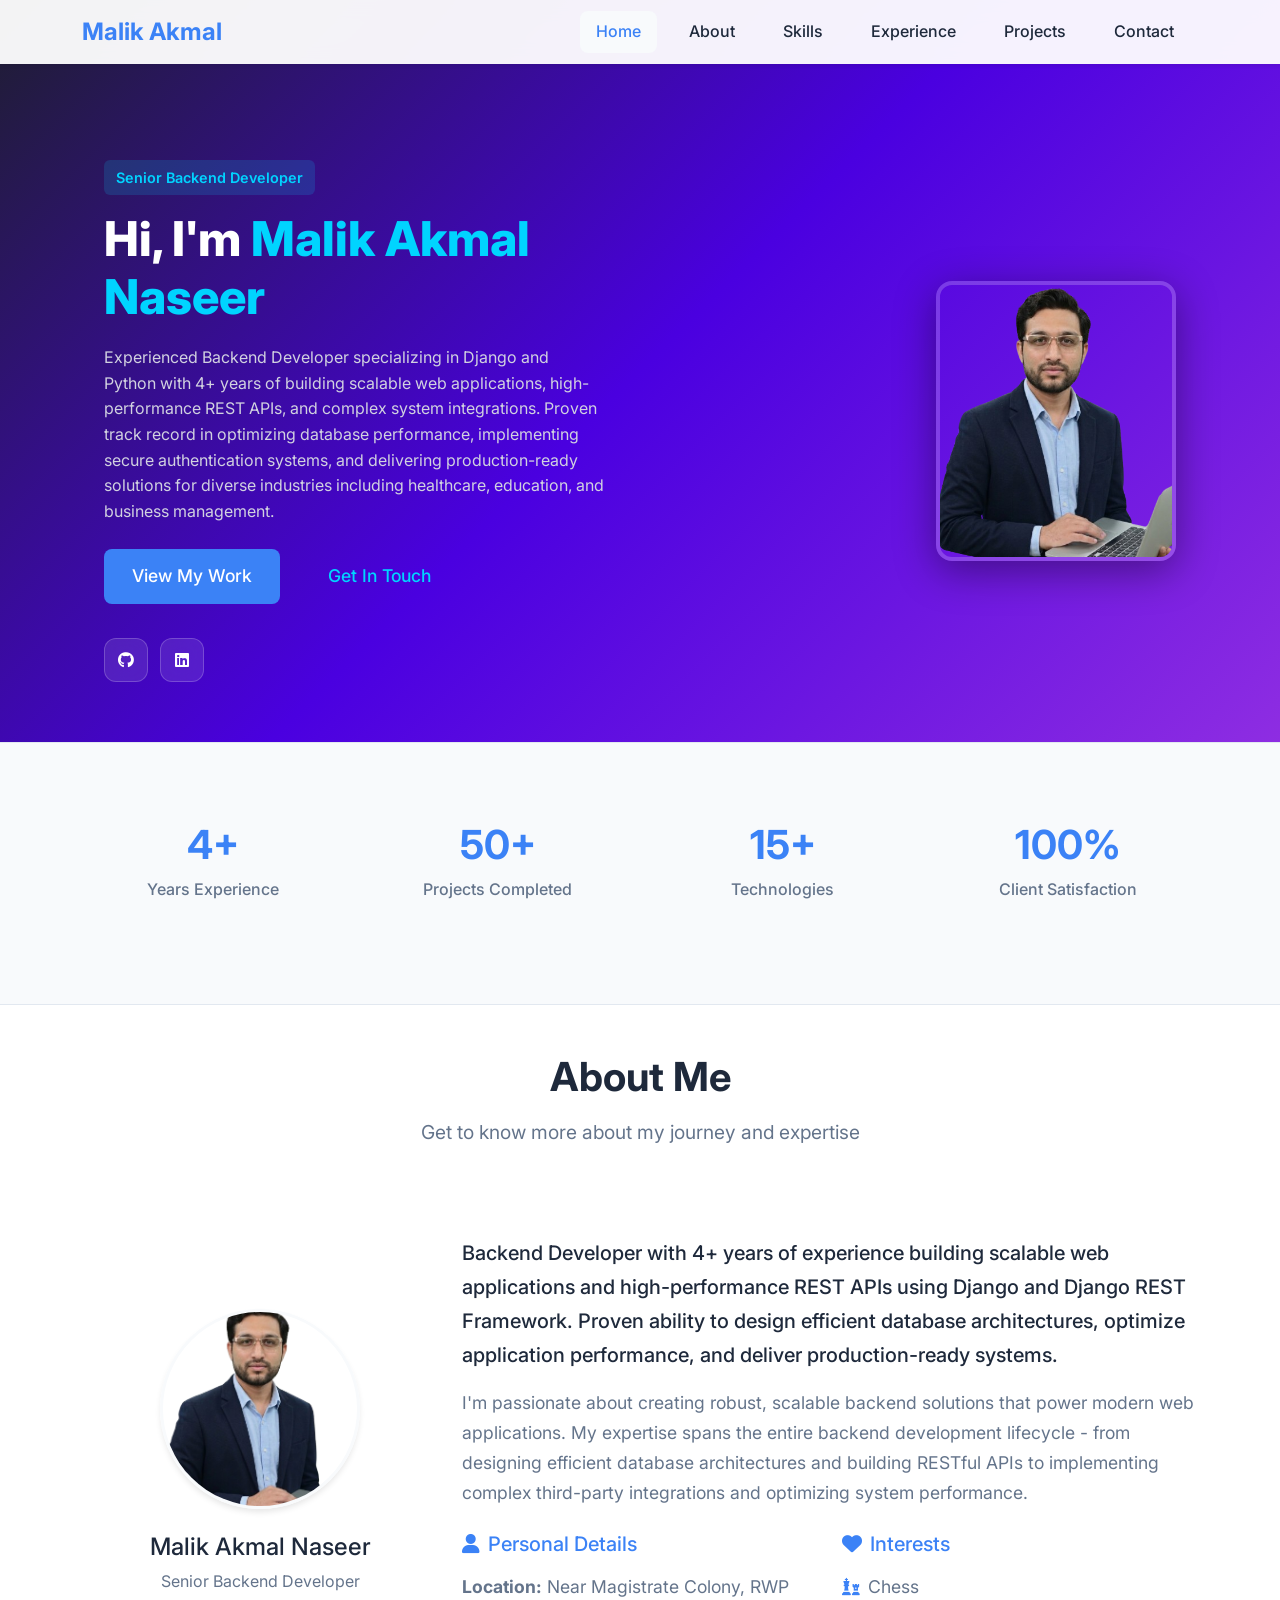
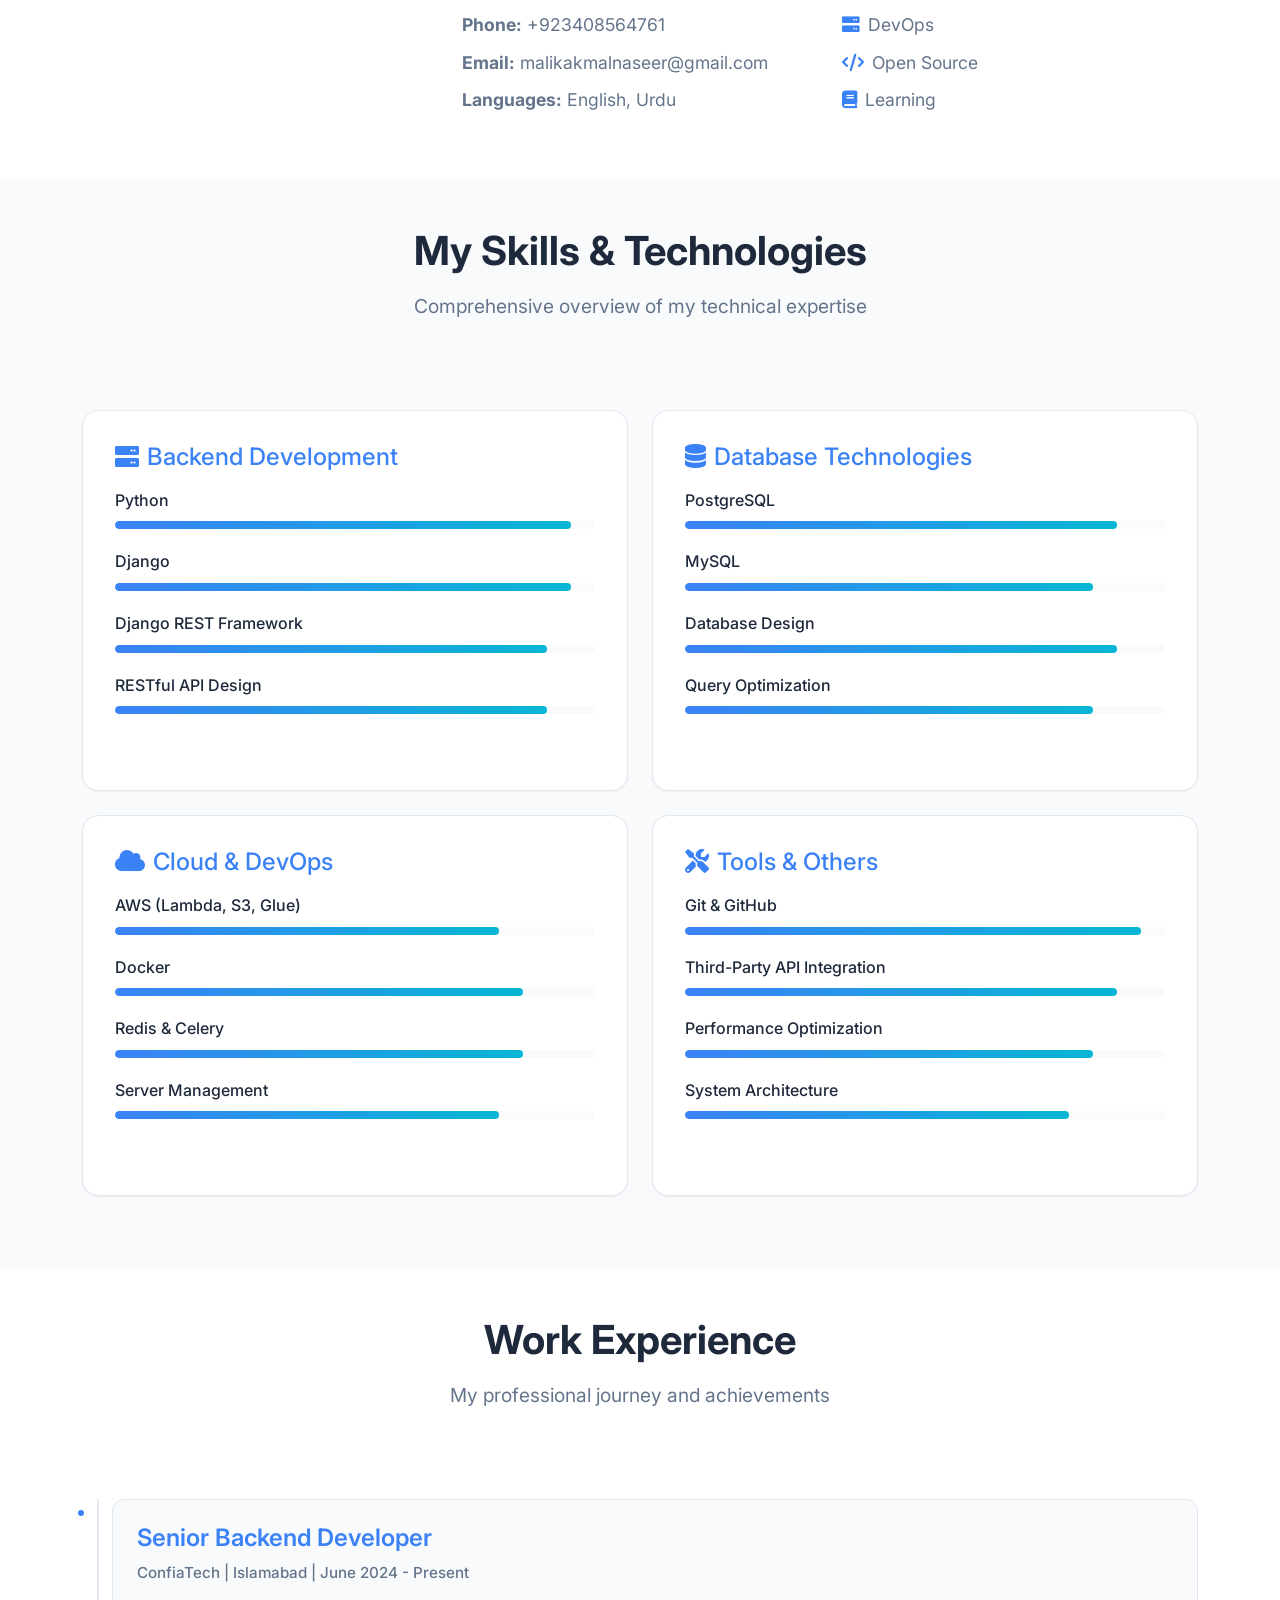
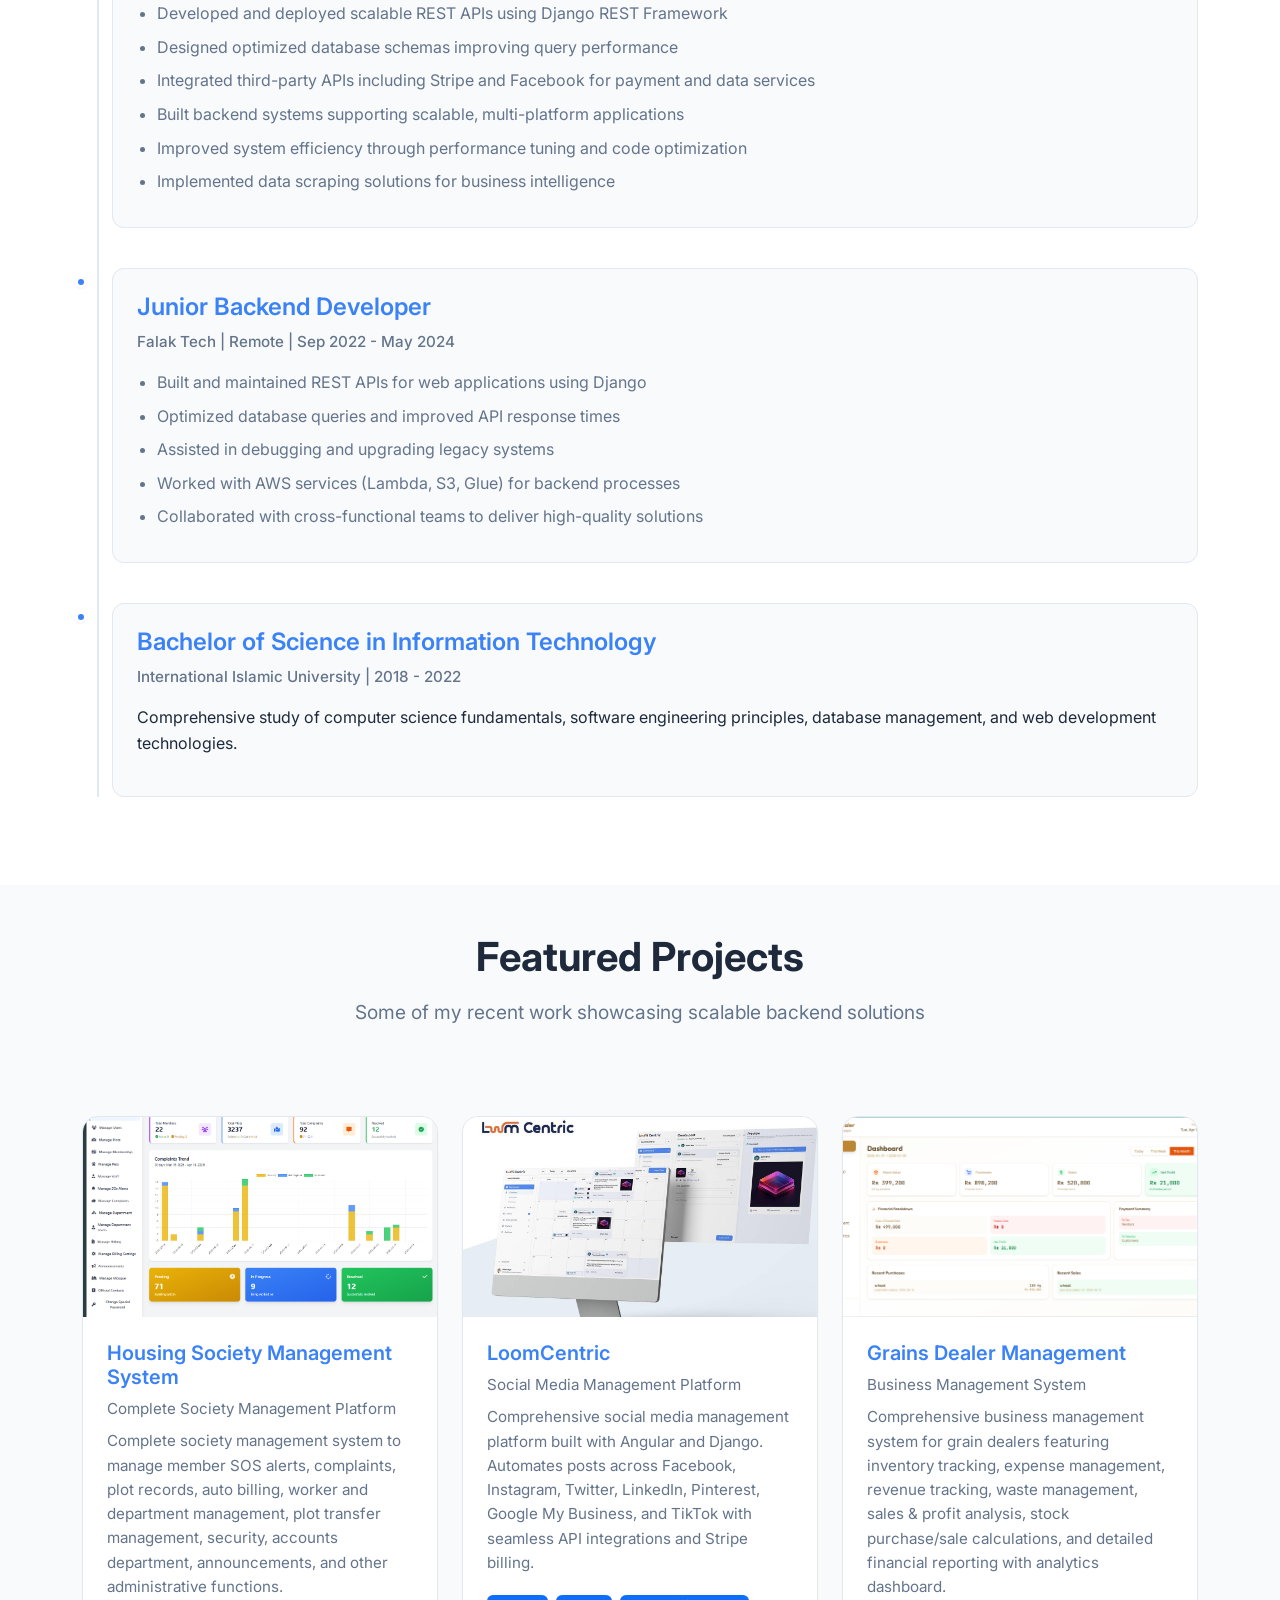
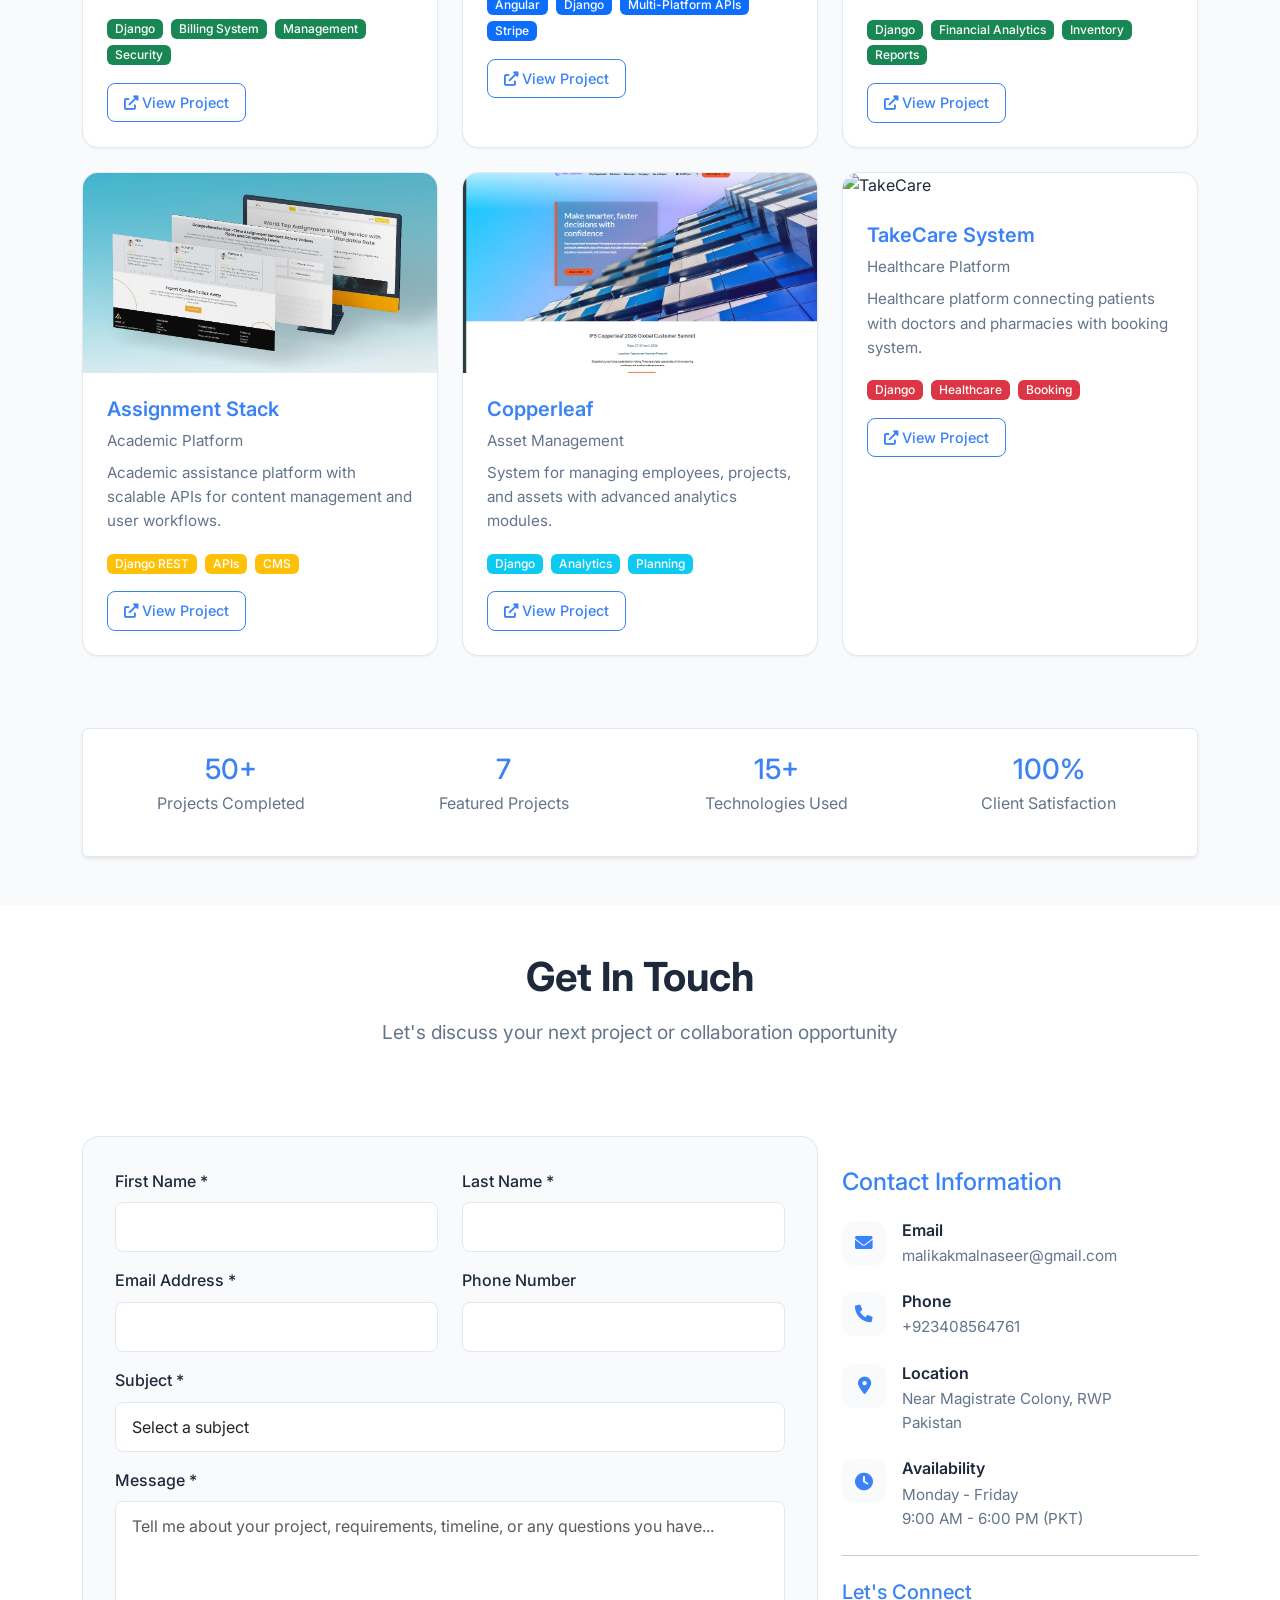
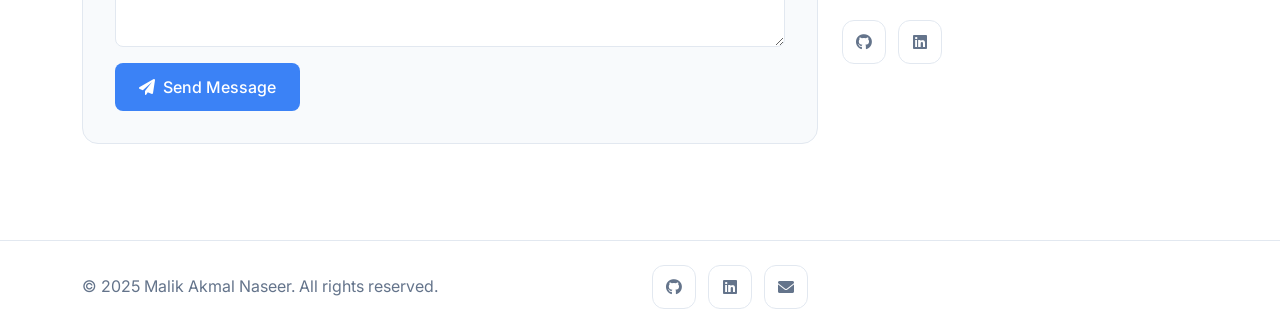
==== index.html @ 2cfb95de "intiail commit" ====
<!DOCTYPE html>
<html lang="en">
<head>
    <meta charset="UTF-8">
    <meta name="viewport" content="width=device-width, initial-scale=1.0">
    <title>Malik Akmal Naseer - Software Engineer</title>
    <link href="https://cdn.jsdelivr.net/npm/bootstrap@5.3.0/dist/css/bootstrap.min.css" rel="stylesheet">
    <link href="https://cdnjs.cloudflare.com/ajax/libs/font-awesome/6.0.0/css/all.min.css" rel="stylesheet">
    <link href="https://fonts.googleapis.com/css2?family=Inter:wght@300;400;500;600;700&display=swap" rel="stylesheet">
    <link href="styles.css" rel="stylesheet">
</head>
<body>
    <!-- Navigation -->
    <nav class="navbar navbar-expand-lg navbar-light bg-white fixed-top shadow-sm">
        <div class="container">
            <a class="navbar-brand fw-bold text-primary" href="#home">Malik Akmal</a>
            <button class="navbar-toggler" type="button" data-bs-toggle="collapse" data-bs-target="#navbarNav">
                <span class="navbar-toggler-icon"></span>
            </button>
            <div class="collapse navbar-collapse" id="navbarNav">
                <ul class="navbar-nav ms-auto">
                    <li class="nav-item"><a class="nav-link" href="#home">Home</a></li>
                    <li class="nav-item"><a class="nav-link" href="#about">About</a></li>
                    <li class="nav-item"><a class="nav-link" href="#skills">Skills</a></li>
                    <li class="nav-item"><a class="nav-link" href="#experience">Experience</a></li>
                    <li class="nav-item"><a class="nav-link" href="#projects">Projects</a></li>
                    <li class="nav-item"><a class="nav-link" href="#contact">Contact</a></li>
                </ul>
            </div>
        </div>
    </nav>

    <!-- Hero Section -->
    <section id="home" class="hero">
        <div class="hero-container">
            <div class="hero-content">
                <div class="role">Senior Backend Developer</div>
                <h1>Hi, I'm <span>Malik Akmal Naseer</span></h1>
                <p>Experienced Backend Developer specializing in Django and Python with 4+ years of building scalable web applications, high-performance REST APIs, and complex system integrations. Proven track record in optimizing database performance, implementing secure authentication systems, and delivering production-ready solutions for diverse industries including healthcare, education, and business management.</p>
                <div class="hero-buttons">
                    <a href="#projects" class="btn btn-primary btn-lg me-3">View My Work</a>
                    <a href="#contact" class="btn btn-secondary btn-lg">Get In Touch</a>
                </div>
                <div class="social-links mt-4">
                    <a href="https://github.com/malikakmal352" class="social-link"><i class="fab fa-github"></i></a>
                    <a href="https://www.linkedin.com/in/malik-akmal-naseer-168290209/" class="social-link"><i class="fab fa-linkedin"></i></a>
                </div>
            </div>
            <div class="hero-image">
                <img src="images/profile.png" alt="Malik Akmal Naseer" class="profile-img">
            </div>
        </div>
    </section>

    <!-- Quick Stats -->
    <section class="stats-section py-5">
        <div class="container">
            <div class="row text-center">
                <div class="col-md-3 mb-4">
                    <div class="stat-item">
                        <h3 class="stat-number">4+</h3>
                        <p class="stat-label">Years Experience</p>
                    </div>
                </div>
                <div class="col-md-3 mb-4">
                    <div class="stat-item">
                        <h3 class="stat-number">50+</h3>
                        <p class="stat-label">Projects Completed</p>
                    </div>
                </div>
                <div class="col-md-3 mb-4">
                    <div class="stat-item">
                        <h3 class="stat-number">15+</h3>
                        <p class="stat-label">Technologies</p>
                    </div>
                </div>
                <div class="col-md-3 mb-4">
                    <div class="stat-item">
                        <h3 class="stat-number">100%</h3>
                        <p class="stat-label">Client Satisfaction</p>
                    </div>
                </div>
            </div>
        </div>
    </section>

    <!-- About Section -->
    <section id="about" class="about-section py-5">
        <div class="container">
            <div class="row">
                <div class="col-12 text-center mb-5">
                    <h2 class="section-title">About Me</h2>
                    <p class="section-subtitle">Get to know more about my journey and expertise</p>
                </div>
            </div>
            <div class="row align-items-center">
                <div class="col-lg-4 mb-5">
                    <div class="text-center">
                        <img src="images/profile.png" alt="Malik Akmal Naseer" class="img-fluid rounded-circle mb-4 about-image">
                        <h4>Malik Akmal Naseer</h4>
                        <p class="text-muted">Senior Backend Developer</p>
                    </div>
                </div>
                <div class="col-lg-8">
                    <div class="about-content">
                        <p class="lead">Backend Developer with 4+ years of experience building scalable web applications and high-performance REST APIs using Django and Django REST Framework. Proven ability to design efficient database architectures, optimize application performance, and deliver production-ready systems.</p>
                        
                        <p>I'm passionate about creating robust, scalable backend solutions that power modern web applications. My expertise spans the entire backend development lifecycle - from designing efficient database architectures and building RESTful APIs to implementing complex third-party integrations and optimizing system performance.</p>

                        <div class="row mt-4">
                            <div class="col-md-6">
                                <h5 class="text-primary mb-3"><i class="fas fa-user me-2"></i>Personal Details</h5>
                                <ul class="list-unstyled">
                                    <li class="mb-2"><strong>Location:</strong> Near Magistrate Colony, RWP</li>
                                    <li class="mb-2"><strong>Phone:</strong> +923408564761</li>
                                    <li class="mb-2"><strong>Email:</strong> malikakmalnaseer@gmail.com</li>
                                    <li class="mb-2"><strong>Languages:</strong> English, Urdu</li>
                                </ul>
                            </div>
                            <div class="col-md-6">
                                <h5 class="text-primary mb-3"><i class="fas fa-heart me-2"></i>Interests</h5>
                                <ul class="list-unstyled">
                                    <li class="mb-2"><i class="fas fa-chess me-2 text-primary"></i>Chess</li>
                                    <li class="mb-2"><i class="fas fa-server me-2 text-primary"></i>DevOps</li>
                                    <li class="mb-2"><i class="fas fa-code me-2 text-primary"></i>Open Source</li>
                                    <li class="mb-2"><i class="fas fa-book me-2 text-primary"></i>Learning</li>
                                </ul>
                            </div>
                        </div>
                    </div>
                </div>
            </div>
        </div>
    </section>

    <!-- Skills Section -->
    <section id="skills" class="skills-section py-5 bg-light">
        <div class="container">
            <div class="row">
                <div class="col-12 text-center mb-5">
                    <h2 class="section-title">My Skills & Technologies</h2>
                    <p class="section-subtitle">Comprehensive overview of my technical expertise</p>
                </div>
            </div>
            <div class="row">
                <!-- Backend Development -->
                <div class="col-lg-6 mb-4">
                    <div class="skill-category">
                        <h4 class="text-primary mb-3"><i class="fas fa-server me-2"></i>Backend Development</h4>
                        <div class="skill-item">
                            <span class="skill-name">Python</span>
                            <div class="skill-progress">
                                <div class="progress-bar" style="width: 95%"></div>
                            </div>
                        </div>
                        <div class="skill-item">
                            <span class="skill-name">Django</span>
                            <div class="skill-progress">
                                <div class="progress-bar" style="width: 95%"></div>
                            </div>
                        </div>
                        <div class="skill-item">
                            <span class="skill-name">Django REST Framework</span>
                            <div class="skill-progress">
                                <div class="progress-bar" style="width: 90%"></div>
                            </div>
                        </div>
                        <div class="skill-item">
                            <span class="skill-name">RESTful API Design</span>
                            <div class="skill-progress">
                                <div class="progress-bar" style="width: 90%"></div>
                            </div>
                        </div>
                    </div>
                </div>

                <!-- Database -->
                <div class="col-lg-6 mb-4">
                    <div class="skill-category">
                        <h4 class="text-primary mb-3"><i class="fas fa-database me-2"></i>Database Technologies</h4>
                        <div class="skill-item">
                            <span class="skill-name">PostgreSQL</span>
                            <div class="skill-progress">
                                <div class="progress-bar" style="width: 90%"></div>
                            </div>
                        </div>
                        <div class="skill-item">
                            <span class="skill-name">MySQL</span>
                            <div class="skill-progress">
                                <div class="progress-bar" style="width: 85%"></div>
                            </div>
                        </div>
                        <div class="skill-item">
                            <span class="skill-name">Database Design</span>
                            <div class="skill-progress">
                                <div class="progress-bar" style="width: 90%"></div>
                            </div>
                        </div>
                        <div class="skill-item">
                            <span class="skill-name">Query Optimization</span>
                            <div class="skill-progress">
                                <div class="progress-bar" style="width: 85%"></div>
                            </div>
                        </div>
                    </div>
                </div>

                <!-- Cloud & DevOps -->
                <div class="col-lg-6 mb-4">
                    <div class="skill-category">
                        <h4 class="text-primary mb-3"><i class="fas fa-cloud me-2"></i>Cloud & DevOps</h4>
                        <div class="skill-item">
                            <span class="skill-name">AWS (Lambda, S3, Glue)</span>
                            <div class="skill-progress">
                                <div class="progress-bar" style="width: 80%"></div>
                            </div>
                        </div>
                        <div class="skill-item">
                            <span class="skill-name">Docker</span>
                            <div class="skill-progress">
                                <div class="progress-bar" style="width: 85%"></div>
                            </div>
                        </div>
                        <div class="skill-item">
                            <span class="skill-name">Redis & Celery</span>
                            <div class="skill-progress">
                                <div class="progress-bar" style="width: 85%"></div>
                            </div>
                        </div>
                        <div class="skill-item">
                            <span class="skill-name">Server Management</span>
                            <div class="skill-progress">
                                <div class="progress-bar" style="width: 80%"></div>
                            </div>
                        </div>
                    </div>
                </div>

                <!-- Tools & Others -->
                <div class="col-lg-6 mb-4">
                    <div class="skill-category">
                        <h4 class="text-primary mb-3"><i class="fas fa-tools me-2"></i>Tools & Others</h4>
                        <div class="skill-item">
                            <span class="skill-name">Git & GitHub</span>
                            <div class="skill-progress">
                                <div class="progress-bar" style="width: 95%"></div>
                            </div>
                        </div>
                        <div class="skill-item">
                            <span class="skill-name">Third-Party API Integration</span>
                            <div class="skill-progress">
                                <div class="progress-bar" style="width: 90%"></div>
                            </div>
                        </div>
                        <div class="skill-item">
                            <span class="skill-name">Performance Optimization</span>
                            <div class="skill-progress">
                                <div class="progress-bar" style="width: 85%"></div>
                            </div>
                        </div>
                        <div class="skill-item">
                            <span class="skill-name">System Architecture</span>
                            <div class="skill-progress">
                                <div class="progress-bar" style="width: 80%"></div>
                            </div>
                        </div>
                    </div>
                </div>
            </div>
        </div>
    </section>

    <!-- Experience Section -->
    <section id="experience" class="experience-section py-5">
        <div class="container">
            <div class="row">
                <div class="col-12 text-center mb-5">
                    <h2 class="section-title">Work Experience</h2>
                    <p class="section-subtitle">My professional journey and achievements</p>
                </div>
            </div>
            <div class="row">
                <div class="col-12">
                    <div class="timeline">
                        <!-- Current Position -->
                        <div class="timeline-item">
                            <div class="timeline-marker"></div>
                            <div class="timeline-content">
                                <h4 class="text-primary">Senior Backend Developer</h4>
                                <div class="timeline-meta">ConfiaTech | Islamabad | June 2024 - Present</div>
                                <ul class="timeline-list">
                                    <li>Developed and deployed scalable REST APIs using Django REST Framework</li>
                                    <li>Designed optimized database schemas improving query performance</li>
                                    <li>Integrated third-party APIs including Stripe and Facebook for payment and data services</li>
                                    <li>Built backend systems supporting scalable, multi-platform applications</li>
                                    <li>Improved system efficiency through performance tuning and code optimization</li>
                                    <li>Implemented data scraping solutions for business intelligence</li>
                                </ul>
                            </div>
                        </div>

                        <!-- Previous Position -->
                        <div class="timeline-item">
                            <div class="timeline-marker"></div>
                            <div class="timeline-content">
                                <h4 class="text-primary">Junior Backend Developer</h4>
                                <div class="timeline-meta">Falak Tech | Remote | Sep 2022 - May 2024</div>
                                <ul class="timeline-list">
                                    <li>Built and maintained REST APIs for web applications using Django</li>
                                    <li>Optimized database queries and improved API response times</li>
                                    <li>Assisted in debugging and upgrading legacy systems</li>
                                    <li>Worked with AWS services (Lambda, S3, Glue) for backend processes</li>
                                    <li>Collaborated with cross-functional teams to deliver high-quality solutions</li>
                                </ul>
                            </div>
                        </div>

                        <!-- Education -->
                        <div class="timeline-item">
                            <div class="timeline-marker"></div>
                            <div class="timeline-content">
                                <h4 class="text-primary">Bachelor of Science in Information Technology</h4>
                                <div class="timeline-meta">International Islamic University | 2018 - 2022</div>
                                <p>Comprehensive study of computer science fundamentals, software engineering principles, database management, and web development technologies.</p>
                            </div>
                        </div>
                    </div>
                </div>
            </div>
        </div>
    </section>
    <!-- Projects Section -->
    <section id="projects" class="projects-section py-5 bg-light">
        <div class="container">
            <div class="row">
                <div class="col-12 text-center mb-5">
                    <h2 class="section-title">Featured Projects</h2>
                    <p class="section-subtitle">Some of my recent work showcasing scalable backend solutions</p>
                </div>
            </div>
            <div class="row">
                <!-- Housing Society Management System -->
                <div class="col-lg-4 mb-4">
                    <div class="project-card">
                        <img src="images/housing/dashboard.png" alt="Housing Society Management" class="project-image">
                        <div class="project-content">
                            <h5 class="text-primary">Housing Society Management System</h5>
                            <p class="text-muted small mb-2">Complete Society Management Platform</p>
                            <p>Complete society management system to manage member SOS alerts, complaints, plot records, auto billing, worker and department management, plot transfer management, security, accounts department, announcements, and other administrative functions.</p>
                            <div class="project-tech mb-3">
                                <span class="badge bg-success me-1">Django</span>
                                <span class="badge bg-success me-1">Billing System</span>
                                <span class="badge bg-success me-1">Management</span>
                                <span class="badge bg-success me-1">Security</span>
                            </div>
                            <a href="https://app.echsisb.com/admin" class="btn btn-outline-primary btn-sm" target="_blank">
                                <i class="fas fa-external-link-alt me-1"></i>View Project
                            </a>
                        </div>
                    </div>
                </div>
                
                <div class="col-lg-4 mb-4">
                    <div class="project-card">
                        <img src="images/loomcentric.jpeg" alt="LoomCentric" class="project-image">
                        <div class="project-content">
                            <h5 class="text-primary">LoomCentric</h5>
                            <p class="text-muted small mb-2">Social Media Management Platform</p>
                            <p>Comprehensive social media management platform built with Angular and Django. Automates posts across Facebook, Instagram, Twitter, LinkedIn, Pinterest, Google My Business, and TikTok with seamless API integrations and Stripe billing.</p>
                            <div class="project-tech mb-3">
                                <span class="badge bg-primary me-1">Angular</span>
                                <span class="badge bg-primary me-1">Django</span>
                                <span class="badge bg-primary me-1">Multi-Platform APIs</span>
                                <span class="badge bg-primary me-1">Stripe</span>
                            </div>
                            <a href="https://loomcentric.com/" class="btn btn-outline-primary btn-sm" target="_blank">
                                <i class="fas fa-external-link-alt me-1"></i>View Project
                            </a>
                        </div>
                    </div>
                </div>
                <div class="col-lg-4 mb-4">
                    <div class="project-card">
                        <img src="images/grains_dealer/dashboard.png" alt="Grains Dealer" class="project-image">
                        <div class="project-content">
                            <h5 class="text-primary">Grains Dealer Management</h5>
                            <p class="text-muted small mb-2">Business Management System</p>
                            <p>Comprehensive business management system for grain dealers featuring inventory tracking, expense management, revenue tracking, waste management, sales & profit analysis, stock purchase/sale calculations, and detailed financial reporting with analytics dashboard.</p>
                            <div class="project-tech mb-3">
                                <span class="badge bg-success me-1">Django</span>
                                <span class="badge bg-success me-1">Financial Analytics</span>
                                <span class="badge bg-success me-1">Inventory</span>
                                <span class="badge bg-success me-1">Reports</span>
                            </div>
                            <a href="https://app.echsisb.com/admin" class="btn btn-outline-primary btn-sm" target="_blank">
                                <i class="fas fa-external-link-alt me-1"></i>View Project
                            </a>
                        </div>
                    </div>
                </div>
                <div class="col-lg-4 mb-4">
                    <div class="project-card">
                        <img src="images/assignment-stack.jpeg" alt="Assignment Stack" class="project-image">
                        <div class="project-content">
                            <h5 class="text-primary">Assignment Stack</h5>
                            <p class="text-muted small mb-2">Academic Platform</p>
                            <p>Academic assistance platform with scalable APIs for content management and user workflows.</p>
                            <div class="project-tech mb-3">
                                <span class="badge bg-warning me-1">Django REST</span>
                                <span class="badge bg-warning me-1">APIs</span>
                                <span class="badge bg-warning me-1">CMS</span>
                            </div>
                            <a href="https://app.assignmentstack.com" class="btn btn-outline-primary btn-sm" target="_blank">
                                <i class="fas fa-external-link-alt me-1"></i>View Project
                            </a>
                        </div>
                    </div>
                </div>
                <div class="col-lg-4 mb-4">
                    <div class="project-card">
                        <img src="images/copperleaf.png" alt="Copperleaf" class="project-image">
                        <div class="project-content">
                            <h5 class="text-primary">Copperleaf</h5>
                            <p class="text-muted small mb-2">Asset Management</p>
                            <p>System for managing employees, projects, and assets with advanced analytics modules.</p>
                            <div class="project-tech mb-3">
                                <span class="badge bg-info me-1">Django</span>
                                <span class="badge bg-info me-1">Analytics</span>
                                <span class="badge bg-info me-1">Planning</span>
                            </div>
                            <a href="https://www.copperleaf.com" class="btn btn-outline-primary btn-sm" target="_blank">
                                <i class="fas fa-external-link-alt me-1"></i>View Project
                            </a>
                        </div>
                    </div>
                </div>
                <div class="col-lg-4 mb-4">
                    <div class="project-card">
                        <img src="images/takecare.jpg" alt="TakeCare" class="project-image">
                        <div class="project-content">
                            <h5 class="text-primary">TakeCare System</h5>
                            <p class="text-muted small mb-2">Healthcare Platform</p>
                            <p>Healthcare platform connecting patients with doctors and pharmacies with booking system.</p>
                            <div class="project-tech mb-3">
                                <span class="badge bg-danger me-1">Django</span>
                                <span class="badge bg-danger me-1">Healthcare</span>
                                <span class="badge bg-danger me-1">Booking</span>
                            </div>
                            <a href="#" class="btn btn-outline-primary btn-sm">
                                <i class="fas fa-external-link-alt me-1"></i>View Project
                            </a>
                        </div>
                    </div>
                </div>
              
            </div>

            <!-- Project Statistics -->
            <div class="row mt-5">
                <div class="col-12">
                    <div class="project-stats bg-white rounded p-4 shadow-sm">
                        <div class="row text-center">
                            <div class="col-md-3 mb-3">
                                <h3 class="text-primary mb-1">50+</h3>
                                <p class="mb-0 text-muted">Projects Completed</p>
                            </div>
                            <div class="col-md-3 mb-3">
                                <h3 class="text-primary mb-1">7</h3>
                                <p class="mb-0 text-muted">Featured Projects</p>
                            </div>
                            <div class="col-md-3 mb-3">
                                <h3 class="text-primary mb-1">15+</h3>
                                <p class="mb-0 text-muted">Technologies Used</p>
                            </div>
                            <div class="col-md-3 mb-3">
                                <h3 class="text-primary mb-1">100%</h3>
                                <p class="mb-0 text-muted">Client Satisfaction</p>
                            </div>
                        </div>
                    </div>
                </div>
            </div>
        </div>
    </section>

    <!-- Contact Section -->
    <section id="contact" class="contact-section py-5">
        <div class="container">
            <div class="row">
                <div class="col-12 text-center mb-5">
                    <h2 class="section-title">Get In Touch</h2>
                    <p class="section-subtitle">Let's discuss your next project or collaboration opportunity</p>
                </div>
            </div>
            <div class="row">
                <div class="col-lg-8 mb-5">
                    <div class="contact-form">
                        <form id="contactForm">
                            <div class="row">
                                <div class="col-md-6 mb-3">
                                    <label for="firstName" class="form-label">First Name *</label>
                                    <input type="text" class="form-control" id="firstName" required>
                                </div>
                                <div class="col-md-6 mb-3">
                                    <label for="lastName" class="form-label">Last Name *</label>
                                    <input type="text" class="form-control" id="lastName" required>
                                </div>
                            </div>
                            <div class="row">
                                <div class="col-md-6 mb-3">
                                    <label for="email" class="form-label">Email Address *</label>
                                    <input type="email" class="form-control" id="email" required>
                                </div>
                                <div class="col-md-6 mb-3">
                                    <label for="phone" class="form-label">Phone Number</label>
                                    <input type="tel" class="form-control" id="phone">
                                </div>
                            </div>
                            <div class="mb-3">
                                <label for="subject" class="form-label">Subject *</label>
                                <select class="form-control" id="subject" required>
                                    <option value="">Select a subject</option>
                                    <option value="project">New Project Inquiry</option>
                                    <option value="collaboration">Collaboration Opportunity</option>
                                    <option value="consultation">Technical Consultation</option>
                                    <option value="job">Job Opportunity</option>
                                    <option value="other">Other</option>
                                </select>
                            </div>
                            <div class="mb-3">
                                <label for="message" class="form-label">Message *</label>
                                <textarea class="form-control" id="message" rows="5" placeholder="Tell me about your project, requirements, timeline, or any questions you have..." required></textarea>
                            </div>
                            <button type="submit" class="btn btn-primary">
                                <i class="fas fa-paper-plane me-2"></i>Send Message
                            </button>
                        </form>
                    </div>
                </div>
                <div class="col-lg-4">
                    <div class="contact-info">
                        <h4 class="text-primary mb-4">Contact Information</h4>
                        <div class="contact-item">
                            <i class="fas fa-envelope text-primary"></i>
                            <div>
                                <h6>Email</h6>
                                <p class="text-muted">malikakmalnaseer@gmail.com</p>
                            </div>
                        </div>
                        <div class="contact-item">
                            <i class="fas fa-phone text-primary"></i>
                            <div>
                                <h6>Phone</h6>
                                <p class="text-muted">+923408564761</p>
                            </div>
                        </div>
                        <div class="contact-item">
                            <i class="fas fa-map-marker-alt text-primary"></i>
                            <div>
                                <h6>Location</h6>
                                <p class="text-muted">Near Magistrate Colony, RWP<br>Pakistan</p>
                            </div>
                        </div>
                        <div class="contact-item">
                            <i class="fas fa-clock text-primary"></i>
                            <div>
                                <h6>Availability</h6>
                                <p class="text-muted">Monday - Friday<br>9:00 AM - 6:00 PM (PKT)</p>
                            </div>
                        </div>
                        
                        <hr class="my-4">
                        
                        <h5 class="text-primary mb-3">Let's Connect</h5>
                        <div class="social-links">
                            <a href="https://github.com/malikakmal352" class="social-link" target="_blank">
                                <i class="fab fa-github"></i>
                            </a>
                            <a href="https://www.linkedin.com/in/malik-akmal-naseer-168290209/" class="social-link" target="_blank">
                                <i class="fab fa-linkedin"></i>
                            </a>

                        </div>
                    </div>
                </div>
            </div>
        </div>
    </section>

    <!-- Footer -->
    <footer class="bg-white py-4 border-top">
        <div class="container">
            <div class="row align-items-center">
                <div class="col-md-6">
                    <p class="mb-0 text-muted">&copy; 2025 Malik Akmal Naseer. All rights reserved.</p>
                </div>
                <div class="col-md-6 text-end">
                    <div class="social-links">
                        <a href="https://github.com/malikakmal352" class="social-link"><i class="fab fa-github"></i></a>
                        <a href="https://www.linkedin.com/in/malik-akmal-naseer-168290209/" class="social-link"><i class="fab fa-linkedin"></i></a>
                        <a href="mailto:malikakmalnaseer@gmail.com" class="social-link"><i class="fas fa-envelope"></i></a>
                    </div>
                </div>
            </div>
        </div>
    </footer>

    <script src="https://cdn.jsdelivr.net/npm/bootstrap@5.3.0/dist/js/bootstrap.bundle.min.js"></script>
    <script>
        // Smooth scrolling for navigation links
        document.querySelectorAll('a[href^="#"]').forEach(anchor => {
            anchor.addEventListener('click', function (e) {
                e.preventDefault();
                const target = document.querySelector(this.getAttribute('href'));
                if (target) {
                    target.scrollIntoView({
                        behavior: 'smooth',
                        block: 'start'
                    });
                }
            });
        });

        // Contact form handling
        document.getElementById('contactForm').addEventListener('submit', function(e) {
            e.preventDefault();
            
            // Get form data
            const formData = {
                firstName: document.getElementById('firstName').value,
                lastName: document.getElementById('lastName').value,
                email: document.getElementById('email').value,
                phone: document.getElementById('phone').value,
                subject: document.getElementById('subject').value,
                message: document.getElementById('message').value
            };
            
            // Simple validation
            if (!formData.firstName || !formData.lastName || !formData.email || !formData.subject || !formData.message) {
                alert('Please fill in all required fields.');
                return;
            }
            
            // Simulate form submission
            alert('Thank you for your message! I will get back to you within 24 hours.');
            
            // Reset form
            this.reset();
        });

        // Update active nav link on scroll
        window.addEventListener('scroll', function() {
            const sections = document.querySelectorAll('section[id]');
            const navLinks = document.querySelectorAll('.navbar-nav .nav-link');
            
            let current = '';
            sections.forEach(section => {
                const sectionTop = section.offsetTop;
                const sectionHeight = section.clientHeight;
                if (scrollY >= (sectionTop - 200)) {
                    current = section.getAttribute('id');
                }
            });

            navLinks.forEach(link => {
                link.classList.remove('active');
                if (link.getAttribute('href') === '#' + current) {
                    link.classList.add('active');
                }
            });
        });
    </script>
</body>
</html>
---- styles.css ----
/* Global Styles */
* {
    margin: 0;
    padding: 0;
    box-sizing: border-box;
}

:root {
    --primary-color: #3b82f6;
    --secondary-color: #64748b;
    --accent-color: #06b6d4;
    --text-dark: #1e293b;
    --text-light: #64748b;
    --bg-light: #f8fafc;
    --bg-white: #ffffff;
    --border-color: #e2e8f0;
    --shadow-sm: 0 1px 2px 0 rgb(0 0 0 / 0.05);
    --shadow-md: 0 4px 6px -1px rgb(0 0 0 / 0.1);
    --shadow-lg: 0 10px 15px -3px rgb(0 0 0 / 0.1);
}

body {
    font-family: 'Inter', -apple-system, BlinkMacSystemFont, 'Segoe UI', Roboto, sans-serif;
    line-height: 1.6;
    color: var(--text-dark);
    background-color: var(--bg-white);
}

/* Smooth scrolling */
html {
    scroll-behavior: smooth;
}

/* Navigation */
.navbar {
    backdrop-filter: blur(10px);
    background-color: rgba(255, 255, 255, 0.95) !important;
    transition: all 0.3s ease;
}

.navbar-brand {
    font-weight: 700;
    font-size: 1.5rem;
    color: var(--primary-color) !important;
}

.navbar-nav .nav-link {
    font-weight: 500;
    margin: 0 8px;
    padding: 8px 16px !important;
    border-radius: 8px;
    transition: all 0.3s ease;
    color: var(--text-dark) !important;
}

.navbar-nav .nav-link:hover,
.navbar-nav .nav-link.active {
    background-color: var(--bg-light);
    color: var(--primary-color) !important;
}

/* Hero Section */
.hero {
    background: linear-gradient(135deg, #1e1e2f, #4a00e0, #8e2de2);
    color: #ffffff;
    padding-top: 100px;
    max-height: 100vh;
    display: flex;
    align-items: center;
    overflow: hidden;
}

.hero-container {
    display: flex;
    align-items: center;
    justify-content: space-between;
    padding: 60px 5%;
    gap: 60px;
    width: 100%;
    max-width: 1200px;
    margin: 0 auto;
}

.hero-content {
    flex: 1;
    max-width: 500px;
}

.hero-image {
    flex: 0 0 auto;
}

.hero h1 {
    font-size: 48px;
    font-weight: 800;
    color: #ffffff;
    animation: fadeUp 1s ease-in-out;
    margin-bottom: 20px;
}

.hero h1 span {
    color: #00d4ff;
}

.hero p {
    color: #d1d1e0;
    max-width: 500px;
    line-height: 1.6;
    font-size: 1rem;
    margin: 20px 0;
}

.role {
    display: inline-block;
    background: rgba(0, 212, 255, 0.15);
    color: #00d4ff;
    padding: 6px 12px;
    border-radius: 6px;
    font-weight: 600;
    margin-bottom: 15px;
    font-size: 0.9rem;
}

.profile-img {
    width: 240px;
    height: 280px;
    object-fit: cover;
    border-radius: 16px;
    border: 4px solid rgba(255,255,255,0.2);
    box-shadow: 0 10px 40px rgba(0,0,0,0.4);
}

.profile-img:hover {
    transform: scale(1.05);
    transition: 0.3s;
}

.hero-buttons {
    margin-top: 25px;
    margin-bottom: 20px;
}

.hero-buttons .btn {
    margin-right: 15px;
    margin-bottom: 10px;
}

@keyframes fadeUp {
    from {
        opacity: 0;
        transform: translateY(20px);
    }
    to {
        opacity: 1;
        transform: translateY(0);
    }
}

.btn-primary {
    background: #00d4ff;
    color: #000;
    padding: 12px 24px;
    border-radius: 8px;
    font-weight: 600;
    border: none;
}

.btn-primary:hover {
    background: #00aacc;
    color: #000;
}

.btn-secondary {
    border: 2px solid #00d4ff;
    color: #00d4ff;
    padding: 12px 24px;
    border-radius: 8px;
    background: transparent;
}

.btn-secondary:hover {
    background: #00d4ff;
    color: #000;
}

@media (max-width: 768px) {
    .hero {
        max-height: none;
        padding-top: 80px;
        padding-bottom: 40px;
    }
    
    .hero-container {
        flex-direction: column;
        text-align: center;
        padding: 40px 5%;
        gap: 30px;
    }
    
    .hero-content {
        max-width: 100%;
        order: 2;
    }
    
    .hero-image {
        order: 1;
        margin-bottom: 20px;
    }
    
    .hero h1 {
        font-size: 32px;
        margin-bottom: 15px;
    }
    
    .hero p {
        font-size: 0.95rem;
        max-width: 100%;
        margin: 15px 0;
    }
    
    .role {
        font-size: 0.85rem;
        padding: 5px 10px;
        margin-bottom: 12px;
    }
    
    .profile-img {
        width: 200px;
        height: 240px;
        display: block !important;
        visibility: visible !important;
    }
    
    .hero-buttons {
        margin-top: 20px;
        margin-bottom: 15px;
    }
    
    .hero-buttons .btn {
        margin-right: 10px;
        margin-bottom: 8px;
        padding: 10px 20px;
        font-size: 0.9rem;
    }
    
    .social-links {
        justify-content: center;
        margin-top: 15px;
    }
}

@media (max-width: 480px) {
    .hero-container {
        padding: 30px 3%;
        gap: 25px;
    }
    
    .hero h1 {
        font-size: 28px;
    }
    
    .hero p {
        font-size: 0.9rem;
        line-height: 1.5;
    }
    
    .profile-img {
        width: 180px;
        height: 220px;
        display: block !important;
        visibility: visible !important;
    }
    
    .hero-buttons .btn {
        display: block;
        width: 100%;
        margin-right: 0;
        margin-bottom: 10px;
    }
}

.about-image {
    width: 200px;
    height: 200px;
    object-fit: cover;
    border: 3px solid var(--bg-light);
    box-shadow: var(--shadow-md);
}

/* Social Links */
.social-links {
    display: flex;
    gap: 12px;
}

.social-link {
    display: inline-flex;
    align-items: center;
    justify-content: center;
    width: 44px;
    height: 44px;
    background: rgba(255, 255, 255, 0.1);
    color: white;
    border-radius: 12px;
    text-decoration: none;
    transition: all 0.3s ease;
    backdrop-filter: blur(10px);
    border: 1px solid rgba(255, 255, 255, 0.2);
}

.hero .social-link:hover {
    background: rgba(0, 212, 255, 0.2);
    color: #00d4ff;
    transform: translateY(-2px);
    box-shadow: 0 8px 25px rgba(0, 212, 255, 0.3);
}

/* Social Links for other sections */
.contact-info .social-link,
footer .social-link {
    background: var(--bg-white);
    color: var(--text-light);
    border: 1px solid var(--border-color);
}

.contact-info .social-link:hover,
footer .social-link:hover {
    background: var(--primary-color);
    color: white;
}

/* Stats Section */
.stats-section {
    background: var(--bg-light);
    border-top: 1px solid var(--border-color);
    border-bottom: 1px solid var(--border-color);
}

.stat-item {
    padding: 30px 20px;
    text-align: center;
}

.stat-number {
    font-size: 2.5rem;
    font-weight: 700;
    color: var(--primary-color);
    margin-bottom: 8px;
}

.stat-label {
    font-size: 1rem;
    color: var(--text-light);
    font-weight: 500;
    margin: 0;
}

/* Section Titles */
.section-title {
    font-size: 2.5rem;
    font-weight: 700;
    margin-bottom: 16px;
    color: var(--text-dark);
}

.section-subtitle {
    font-size: 1.2rem;
    color: var(--text-light);
    margin-bottom: 40px;
}

/* About Section */
.about-section {
    background: var(--bg-white);
}

.about-content {
    font-size: 1.1rem;
    line-height: 1.7;
    color: var(--text-light);
}

.about-content .lead {
    color: var(--text-dark);
    font-weight: 500;
}

/* Skills Section */
.skills-section {
    background: var(--bg-light);
}

.skill-category {
    background: var(--bg-white);
    border-radius: 16px;
    padding: 32px;
    margin-bottom: 24px;
    box-shadow: var(--shadow-sm);
    border: 1px solid var(--border-color);
    height: 100%;
}

.skill-item {
    margin-bottom: 20px;
}

.skill-name {
    font-weight: 500;
    color: var(--text-dark);
    margin-bottom: 8px;
    display: block;
}

.skill-progress {
    height: 8px;
    background: var(--bg-light);
    border-radius: 4px;
    overflow: hidden;
}

.progress-bar {
    height: 100%;
    background: linear-gradient(90deg, var(--primary-color), var(--accent-color));
    border-radius: 4px;
    transition: width 1s ease-out;
}

/* Experience Section */
.experience-section {
    background: var(--bg-white);
}

.timeline {
    position: relative;
    padding-left: 30px;
}

.timeline::before {
    content: '';
    position: absolute;
    left: 15px;
    top: 0;
    bottom: 0;
    width: 2px;
    background: var(--border-color);
}

.timeline-item {
    position: relative;
    margin-bottom: 40px;
}

.timeline-marker {
    position: absolute;
    left: -37px;
    top: 8px;
    width: 12px;
    height: 12px;
    background: var(--primary-color);
    border-radius: 50%;
    border: 3px solid var(--bg-white);
    box-shadow: var(--shadow-sm);
}

.timeline-content {
    background: var(--bg-light);
    padding: 24px;
    border-radius: 12px;
    border: 1px solid var(--border-color);
}

.timeline-content h4 {
    font-weight: 600;
    margin-bottom: 8px;
}

.timeline-meta {
    color: var(--text-light);
    font-weight: 500;
    margin-bottom: 16px;
    font-size: 0.95rem;
}

.timeline-list {
    margin: 0;
    padding-left: 20px;
}

.timeline-list li {
    margin-bottom: 8px;
    color: var(--text-light);
}

/* Projects Section */
.projects-section {
    background: var(--bg-light);
}

.project-card {
    background: var(--bg-white);
    border-radius: 16px;
    overflow: hidden;
    box-shadow: var(--shadow-sm);
    border: 1px solid var(--border-color);
    transition: all 0.3s ease;
    height: 100%;
}

.project-card:hover {
    transform: translateY(-4px);
    box-shadow: var(--shadow-lg);
}

.project-image {
    width: 100%;
    height: 200px;
    object-fit: cover;
}

.project-content {
    padding: 24px;
}

.project-content h5 {
    font-weight: 600;
    margin-bottom: 8px;
}

.project-content p {
    color: var(--text-light);
    margin-bottom: 16px;
    font-size: 0.95rem;
}

.project-tech .badge {
    font-size: 0.75rem;
    padding: 4px 8px;
    font-weight: 500;
}

.project-stats {
    border: 1px solid var(--border-color);
}

/* Contact Section */
.contact-section {
    background: var(--bg-white);
}

.contact-form {
    background: var(--bg-light);
    border-radius: 16px;
    padding: 32px;
    border: 1px solid var(--border-color);
}

.form-control {
    border: 1px solid var(--border-color);
    border-radius: 8px;
    padding: 12px 16px;
    font-size: 1rem;
    transition: all 0.3s ease;
    background: var(--bg-white);
}

.form-control:focus {
    border-color: var(--primary-color);
    box-shadow: 0 0 0 3px rgba(59, 130, 246, 0.1);
    background: var(--bg-white);
}

.form-label {
    font-weight: 500;
    color: var(--text-dark);
    margin-bottom: 8px;
}

.contact-info {
    padding: 32px 0;
}

.contact-item {
    display: flex;
    align-items: flex-start;
    margin-bottom: 24px;
}

.contact-item i {
    width: 44px;
    height: 44px;
    background: var(--bg-light);
    border-radius: 12px;
    display: flex;
    align-items: center;
    justify-content: center;
    margin-right: 16px;
    font-size: 1.1rem;
}

.contact-item h6 {
    font-weight: 600;
    color: var(--text-dark);
    margin-bottom: 4px;
}

.contact-item p {
    margin: 0;
    font-size: 0.95rem;
}

/* Buttons */
.btn {
    border-radius: 8px;
    padding: 12px 24px;
    font-weight: 500;
    transition: all 0.3s ease;
    border: none;
}

/* Buttons */
.btn {
    border-radius: 8px;
    padding: 12px 24px;
    font-weight: 500;
    transition: all 0.3s ease;
    border: none;
}

/* Hero section buttons */
.hero-section .btn-primary {
    background: white;
    color: var(--primary-color);
    border: 2px solid white;
    font-weight: 600;
}

.hero-section .btn-primary:hover {
    background: rgba(255, 255, 255, 0.9);
    color: var(--primary-color);
    transform: translateY(-2px);
    box-shadow: 0 8px 25px rgba(0, 0, 0, 0.2);
}

.hero-section .btn-outline-primary {
    border: 2px solid white;
    color: white;
    background: transparent;
    font-weight: 600;
}

.hero-section .btn-outline-primary:hover {
    background: white;
    color: var(--primary-color);
    transform: translateY(-2px);
    box-shadow: 0 8px 25px rgba(0, 0, 0, 0.2);
}

/* Buttons for other sections */
.btn-primary {
    background: var(--primary-color);
    color: white;
}

.btn-primary:hover {
    background: #2563eb;
    transform: translateY(-1px);
    box-shadow: var(--shadow-md);
}

.btn-outline-primary {
    border: 1px solid var(--primary-color);
    color: var(--primary-color);
    background: transparent;
}

.btn-outline-primary:hover {
    background: var(--primary-color);
    color: white;
    transform: translateY(-1px);
}

.btn-lg {
    padding: 14px 28px;
    font-size: 1.1rem;
}

.btn-sm {
    padding: 8px 16px;
    font-size: 0.9rem;
}

/* Footer */
footer {
    background: var(--bg-white) !important;
    border-top: 1px solid var(--border-color);
}

/* Animations */
@keyframes fadeInUp {
    from {
        opacity: 0;
        transform: translateY(30px);
    }
    to {
        opacity: 1;
        transform: translateY(0);
    }
}

@keyframes fadeInRight {
    from {
        opacity: 0;
        transform: translateX(30px);
    }
    to {
        opacity: 1;
        transform: translateX(0);
    }
}

/* Responsive Design */
@media (max-width: 768px) {
    .hero-section {
        text-align: center;
        padding-top: 120px;
    }
    
    .profile-img {
        width: 220px;
        height: 220px;
        margin-top: 30px;
    }
    
    .section-title {
        font-size: 2rem;
    }
    
    .stat-number {
        font-size: 2rem;
    }
    
    .social-links {
        justify-content: center;
    }
    
    .timeline {
        padding-left: 20px;
    }
    
    .timeline-marker {
        left: -27px;
    }
    
    .skill-category,
    .contact-form,
    .contact-info {
        padding: 24px;
    }
}

/* Utility Classes */
.text-primary {
    color: var(--primary-color) !important;
}

.text-secondary {
    color: var(--secondary-color) !important;
}

.text-muted {
    color: var(--text-light) !important;
}

.bg-light {
    background-color: var(--bg-light) !important;
}

.border-top {
    border-top: 1px solid var(--border-color) !important;
}
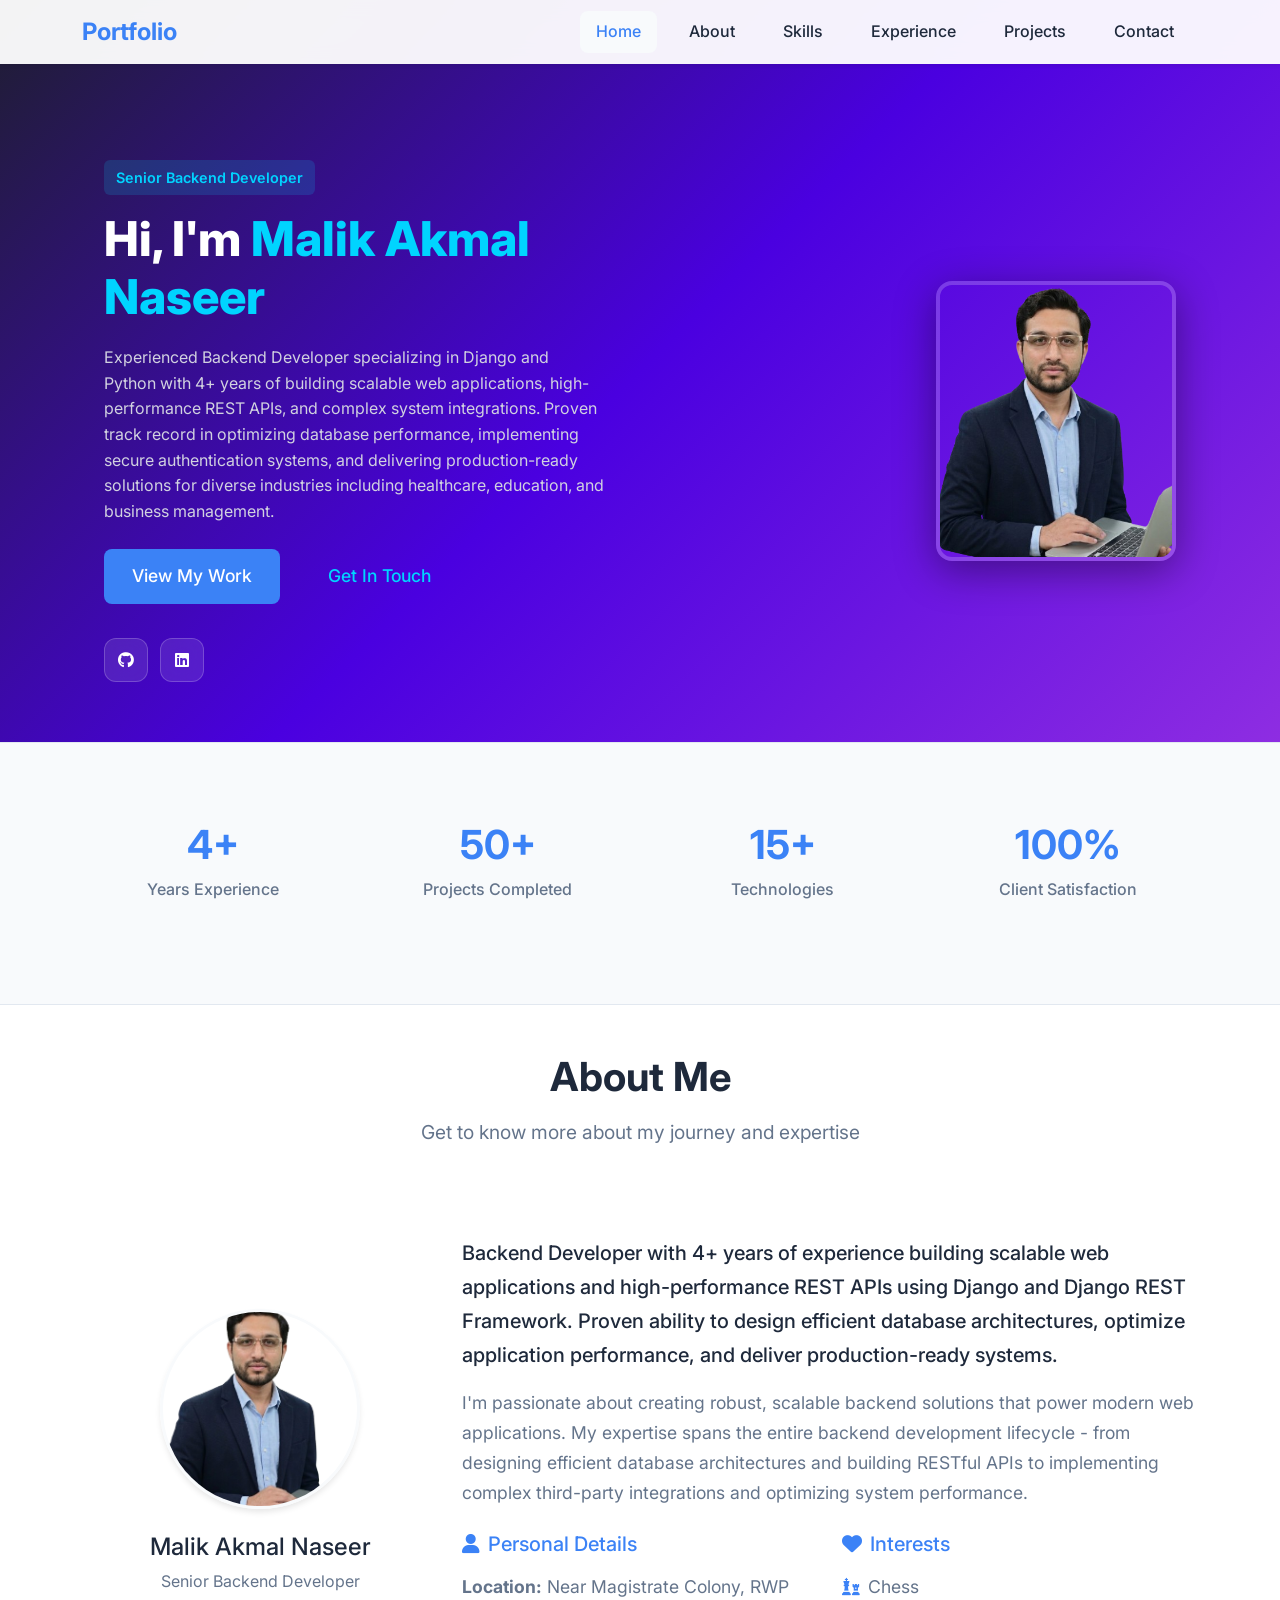
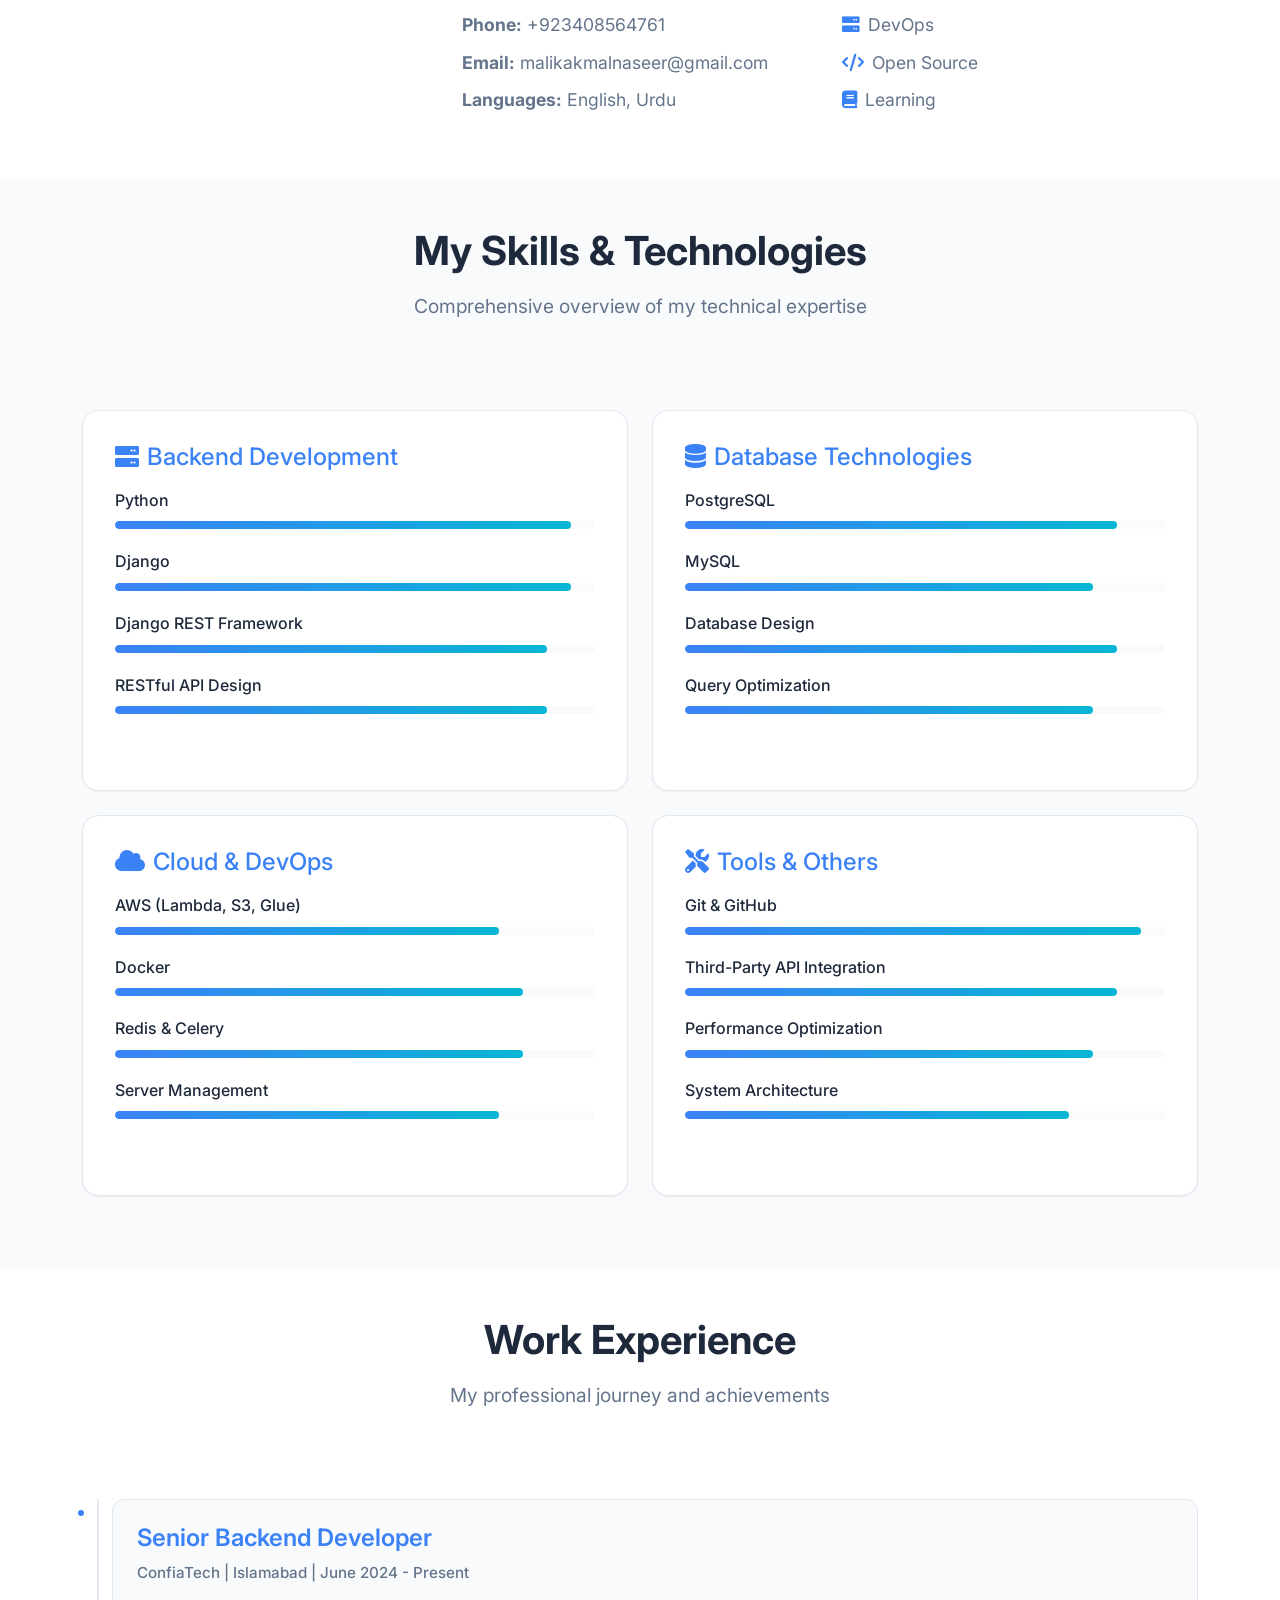
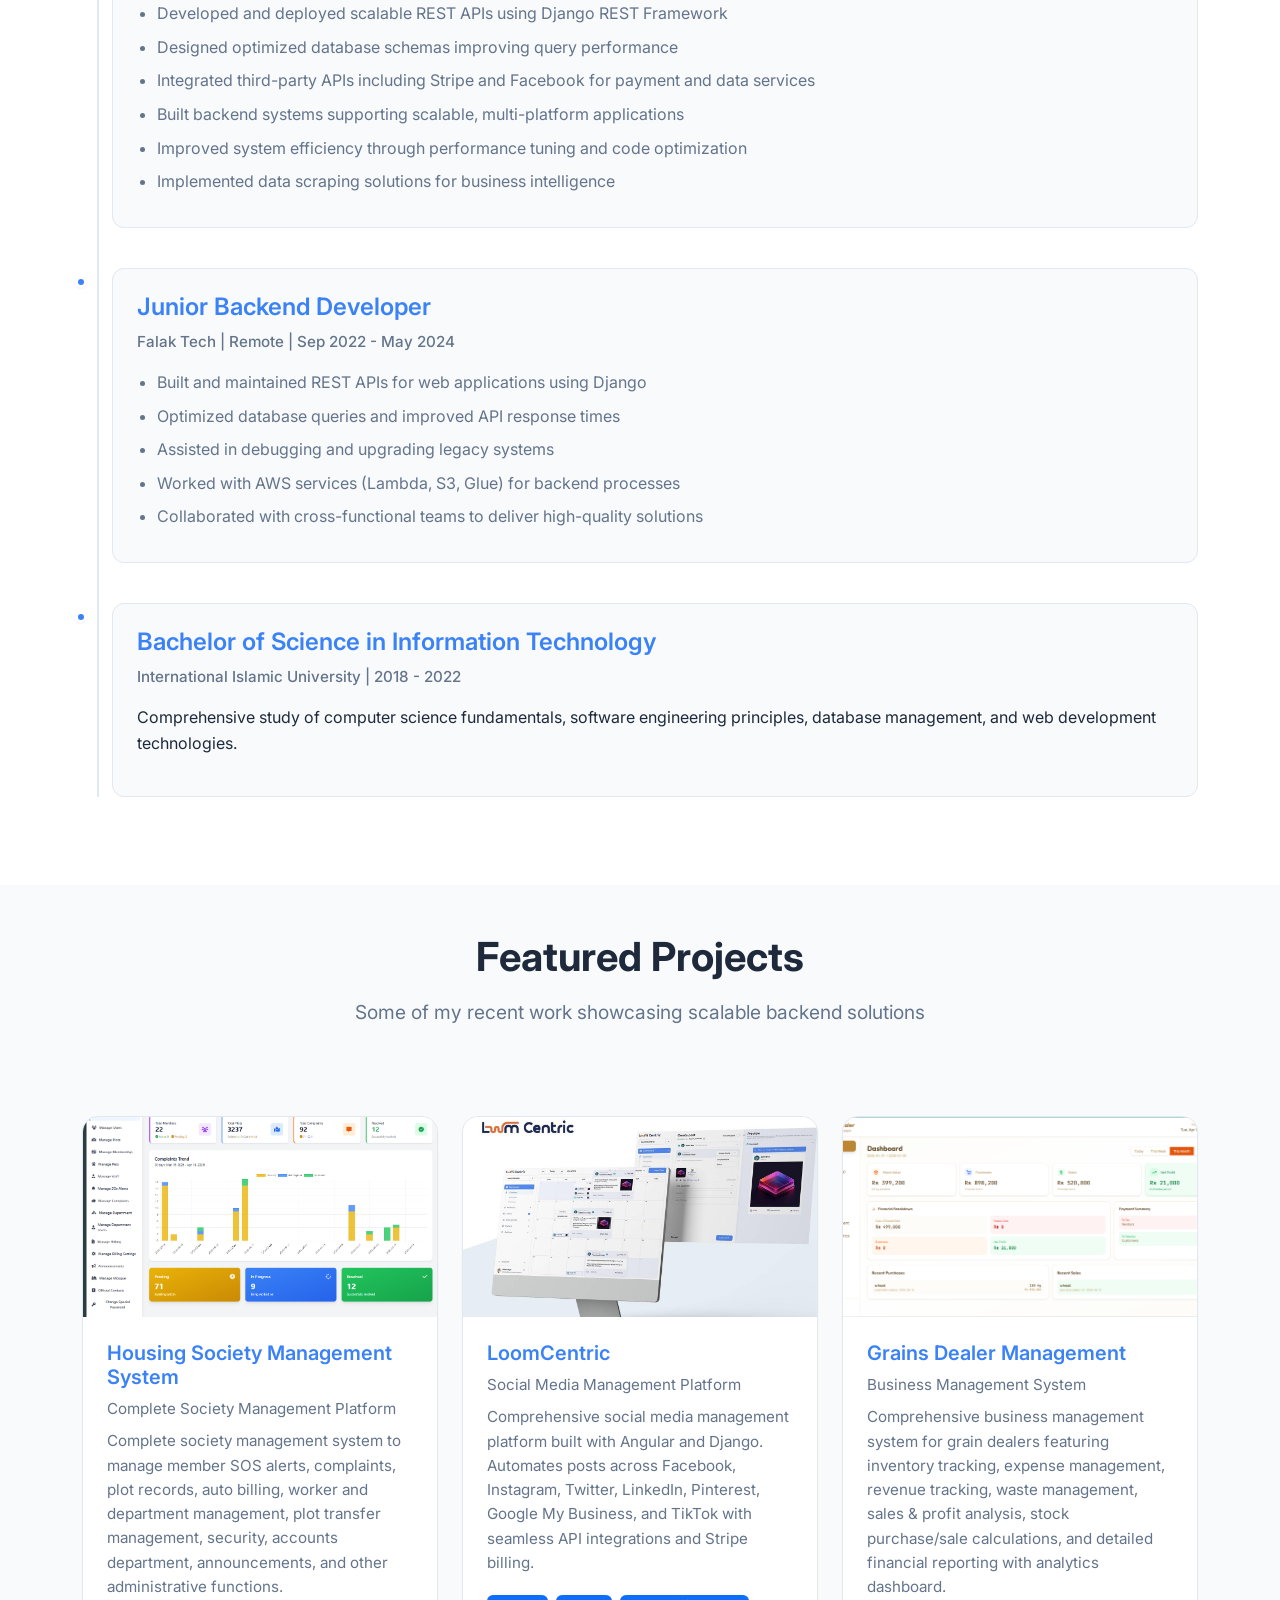
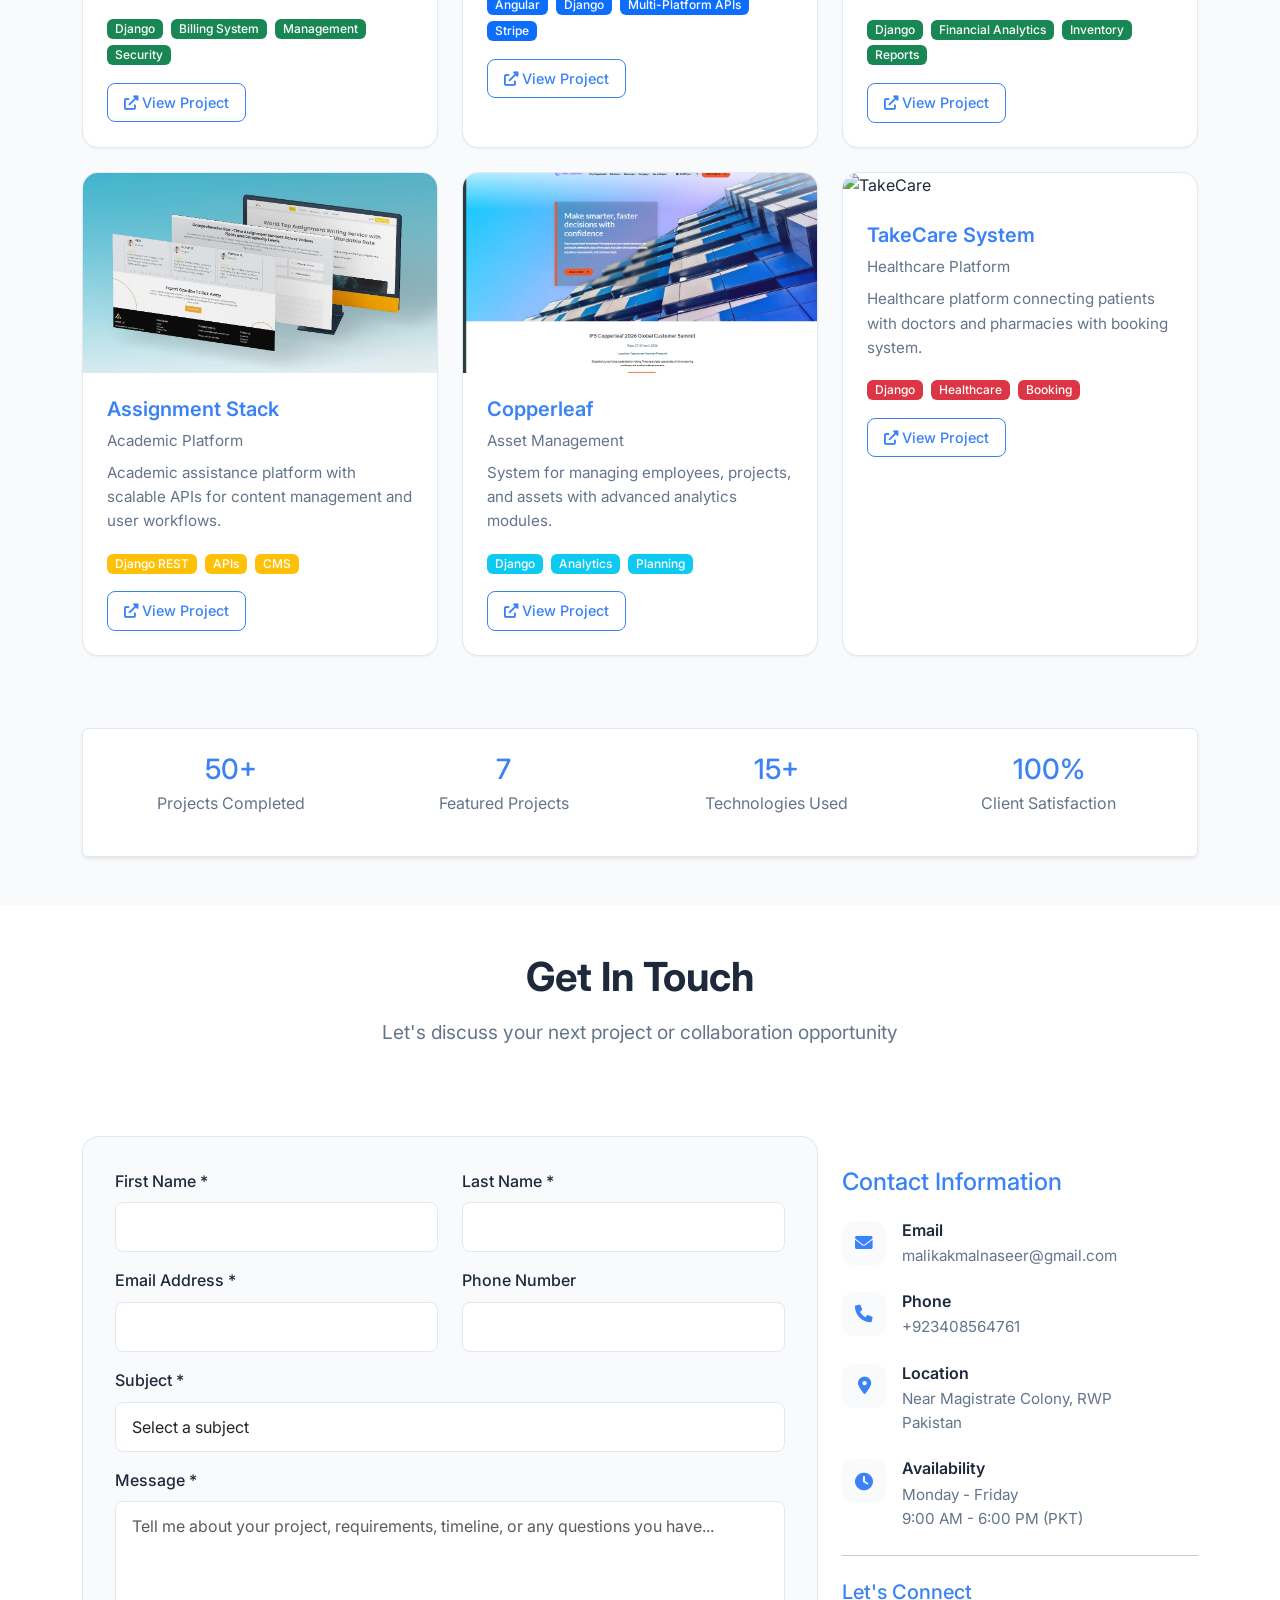
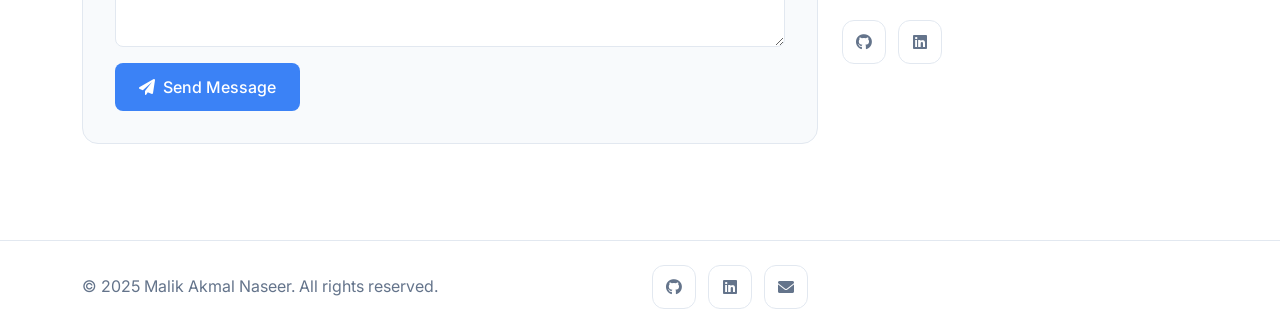
==== commit a0824fc7: "update style" ====
--- a/index.html
+++ b/index.html
@@ -13,7 +13,7 @@
     <!-- Navigation -->
     <nav class="navbar navbar-expand-lg navbar-light bg-white fixed-top shadow-sm">
         <div class="container">
-            <a class="navbar-brand fw-bold text-primary" href="#home">Malik Akmal</a>
+            <a class="navbar-brand fw-bold text-primary" href="#home">Portfolio</a>
             <button class="navbar-toggler" type="button" data-bs-toggle="collapse" data-bs-target="#navbarNav">
                 <span class="navbar-toggler-icon"></span>
             </button>
--- a/styles.css
+++ b/styles.css
@@ -276,6 +276,36 @@
         width: 100%;
         margin-right: 0;
         margin-bottom: 10px;
+    }
+}
+
+@media (max-width: 400px) {
+    .hero-image {
+        display: none !important;
+    }
+    
+    .profile-img {
+        display: none !important;
+        visibility: hidden !important;
+    }
+    
+    .hero-container {
+        padding: 25px 3%;
+        gap: 0;
+        justify-content: center;
+    }
+    
+    .hero-content {
+        max-width: 100%;
+        text-align: center;
+    }
+    
+    .hero h1 {
+        font-size: 26px;
+    }
+    
+    .hero p {
+        font-size: 0.85rem;
     }
 }
 
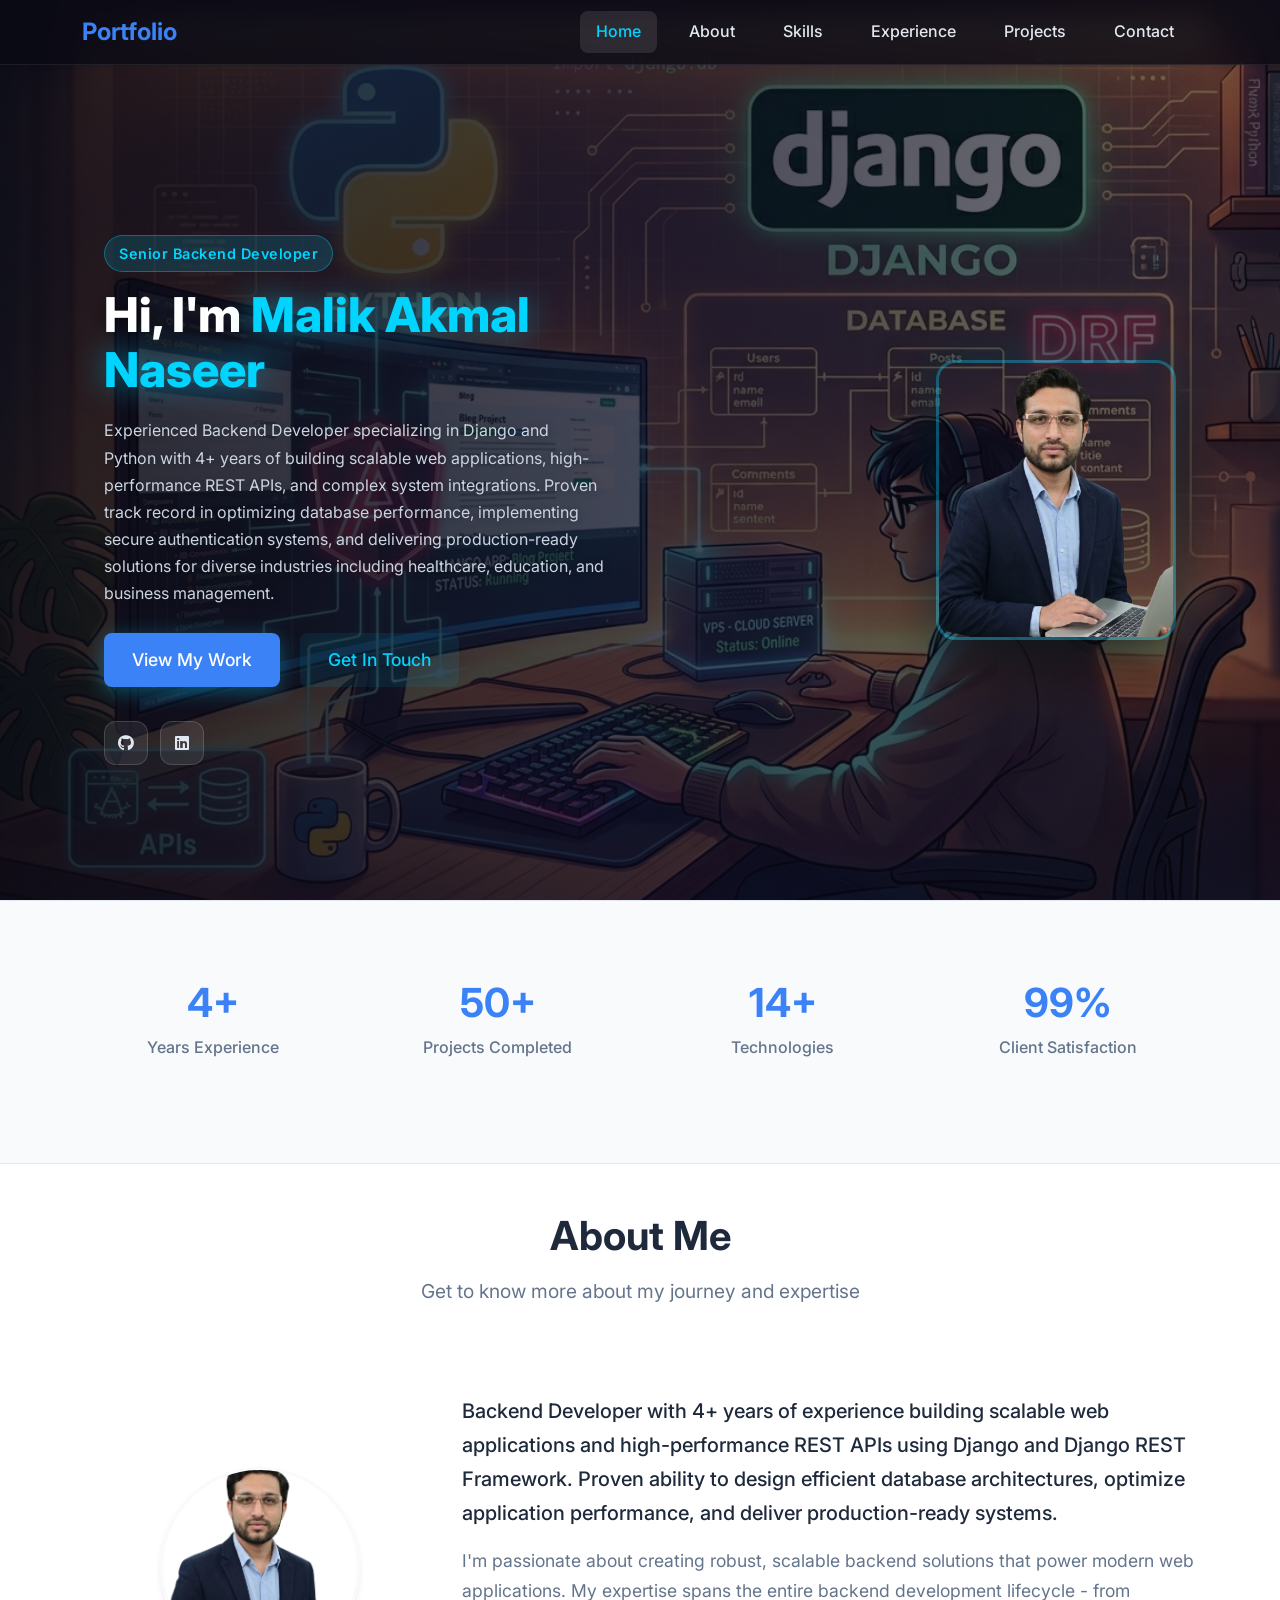
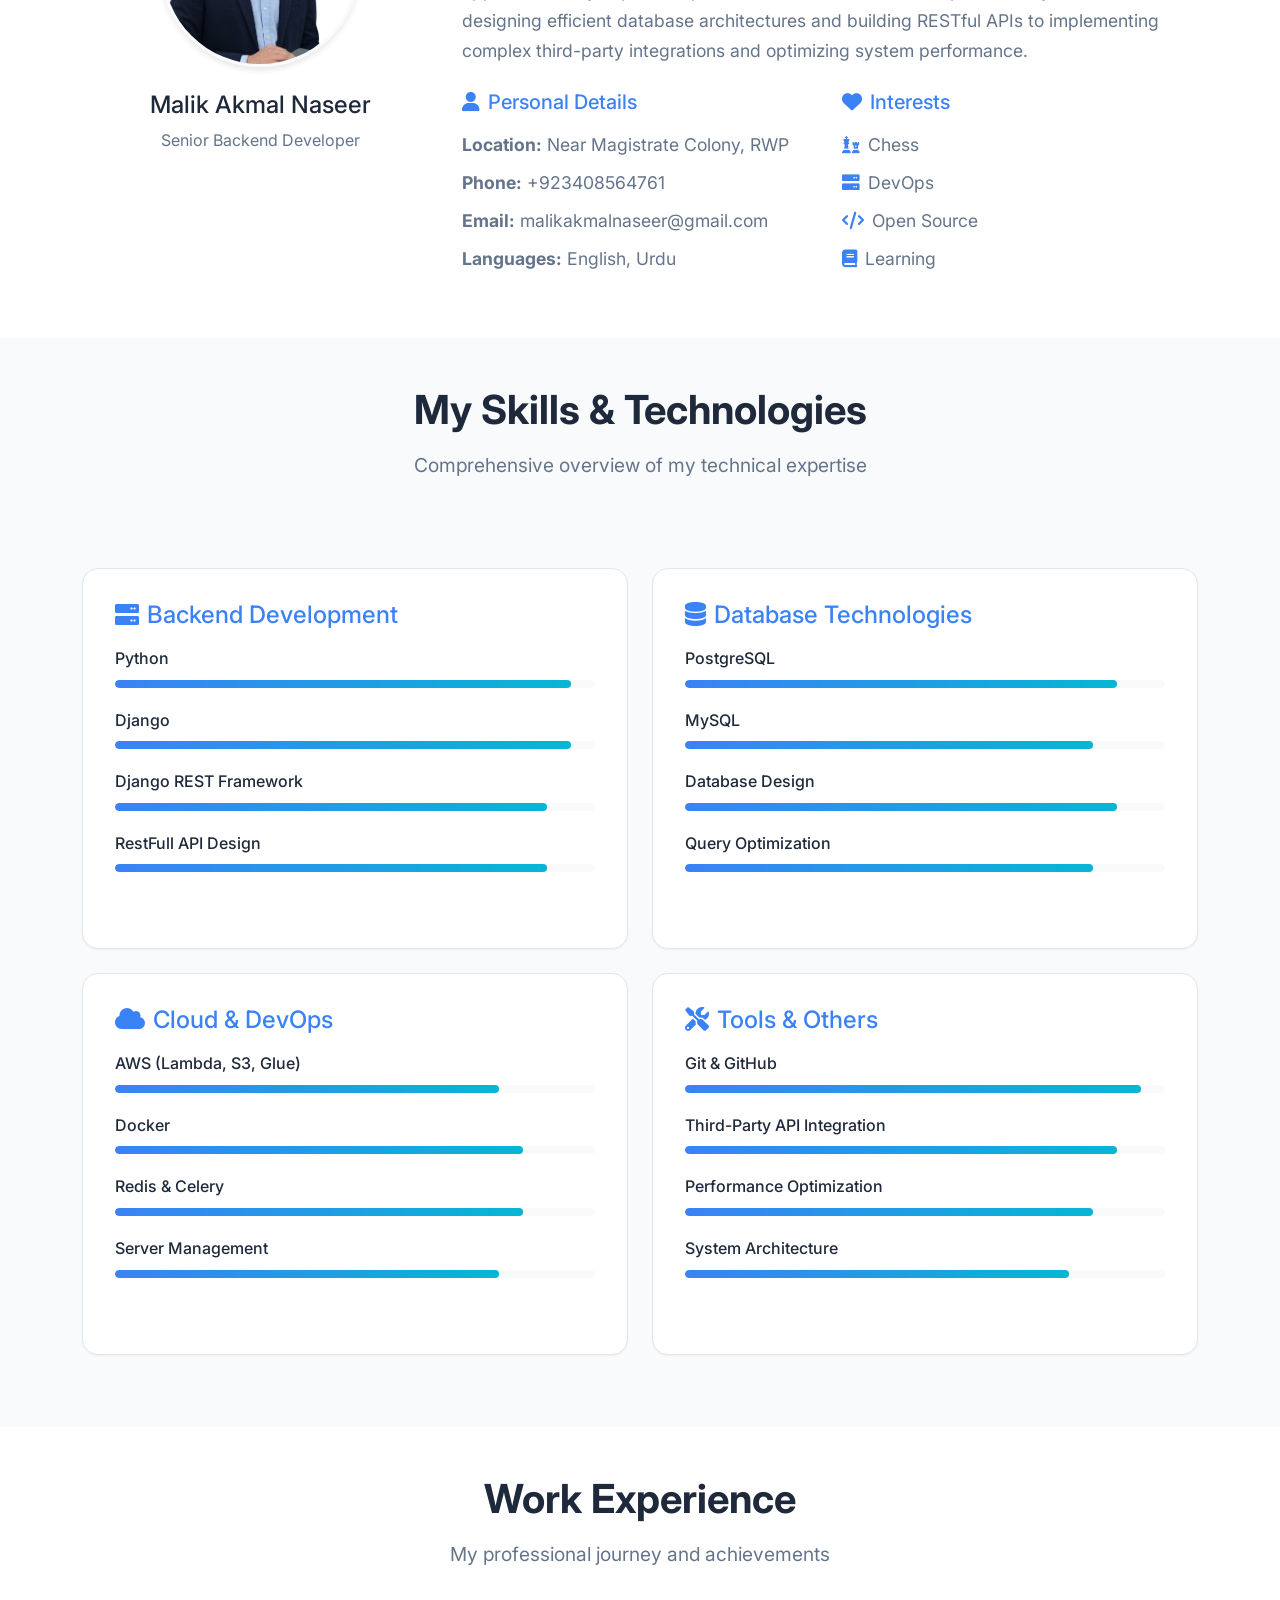
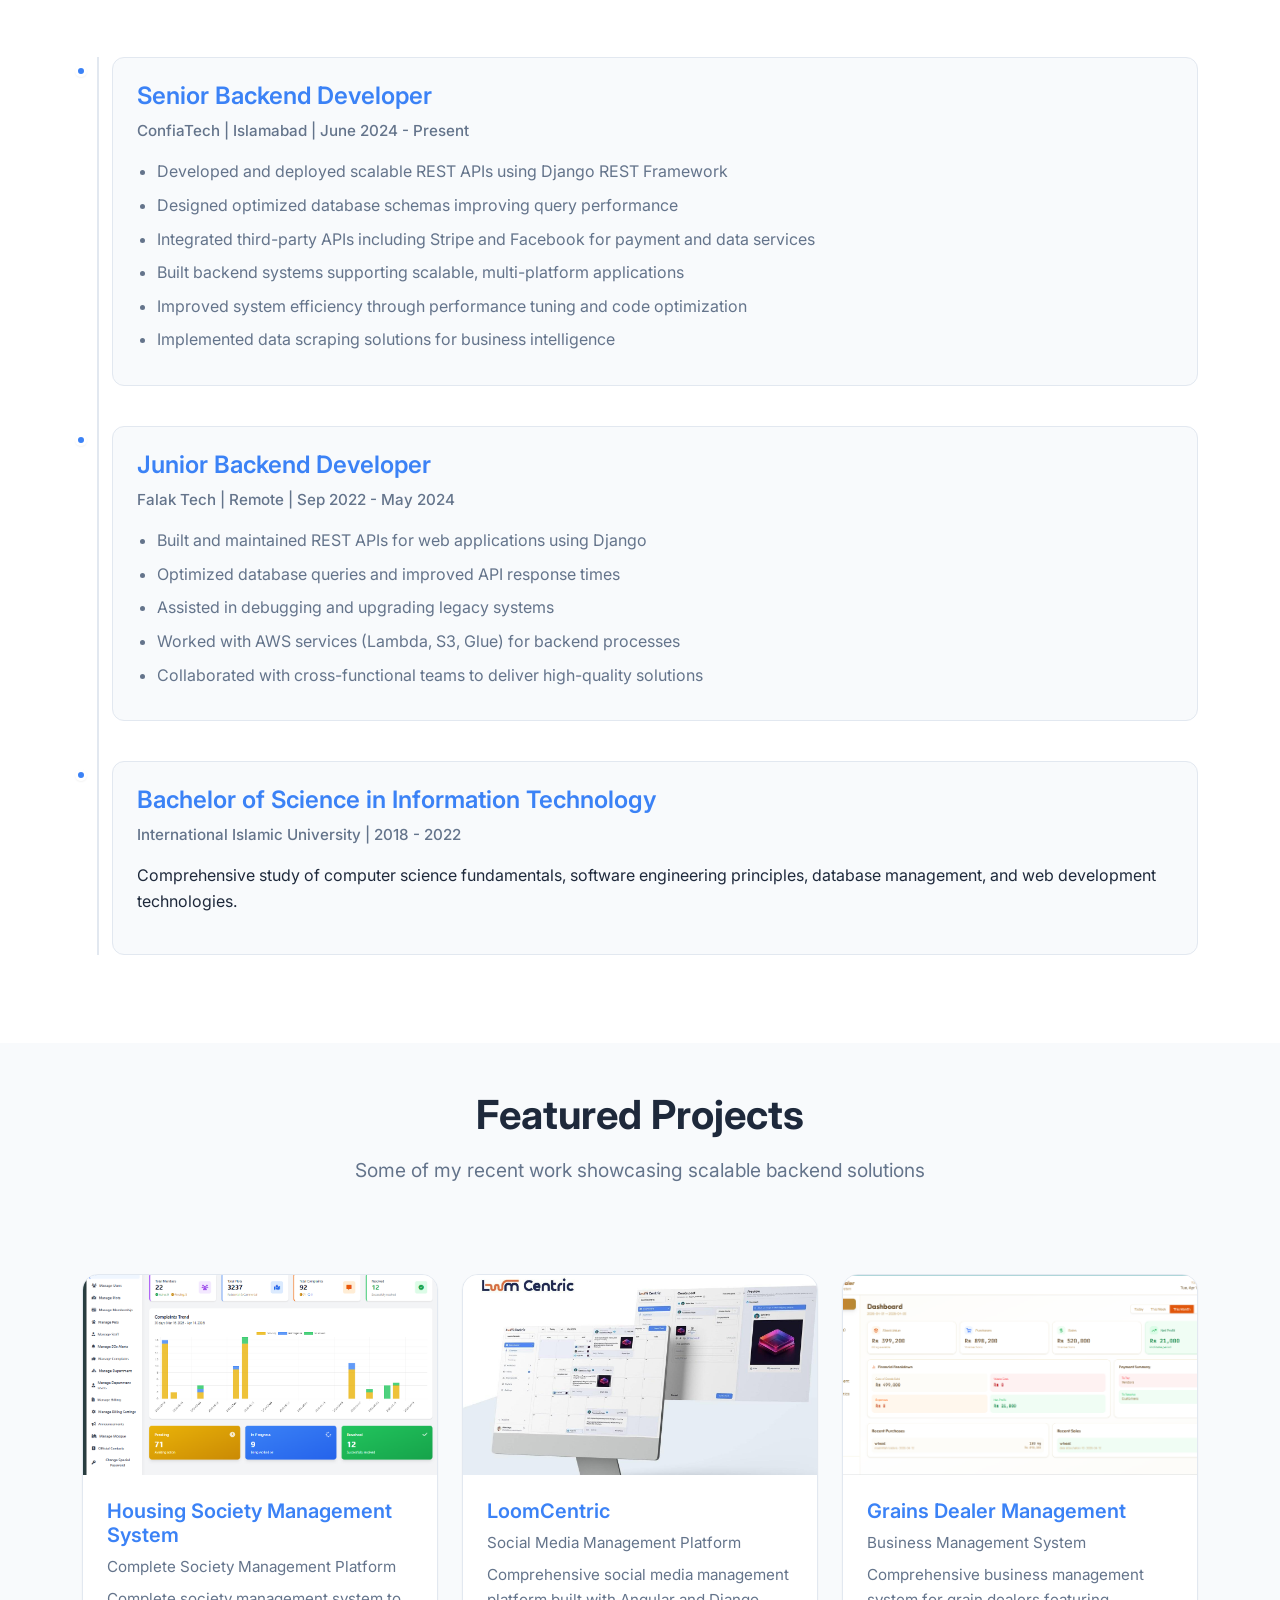
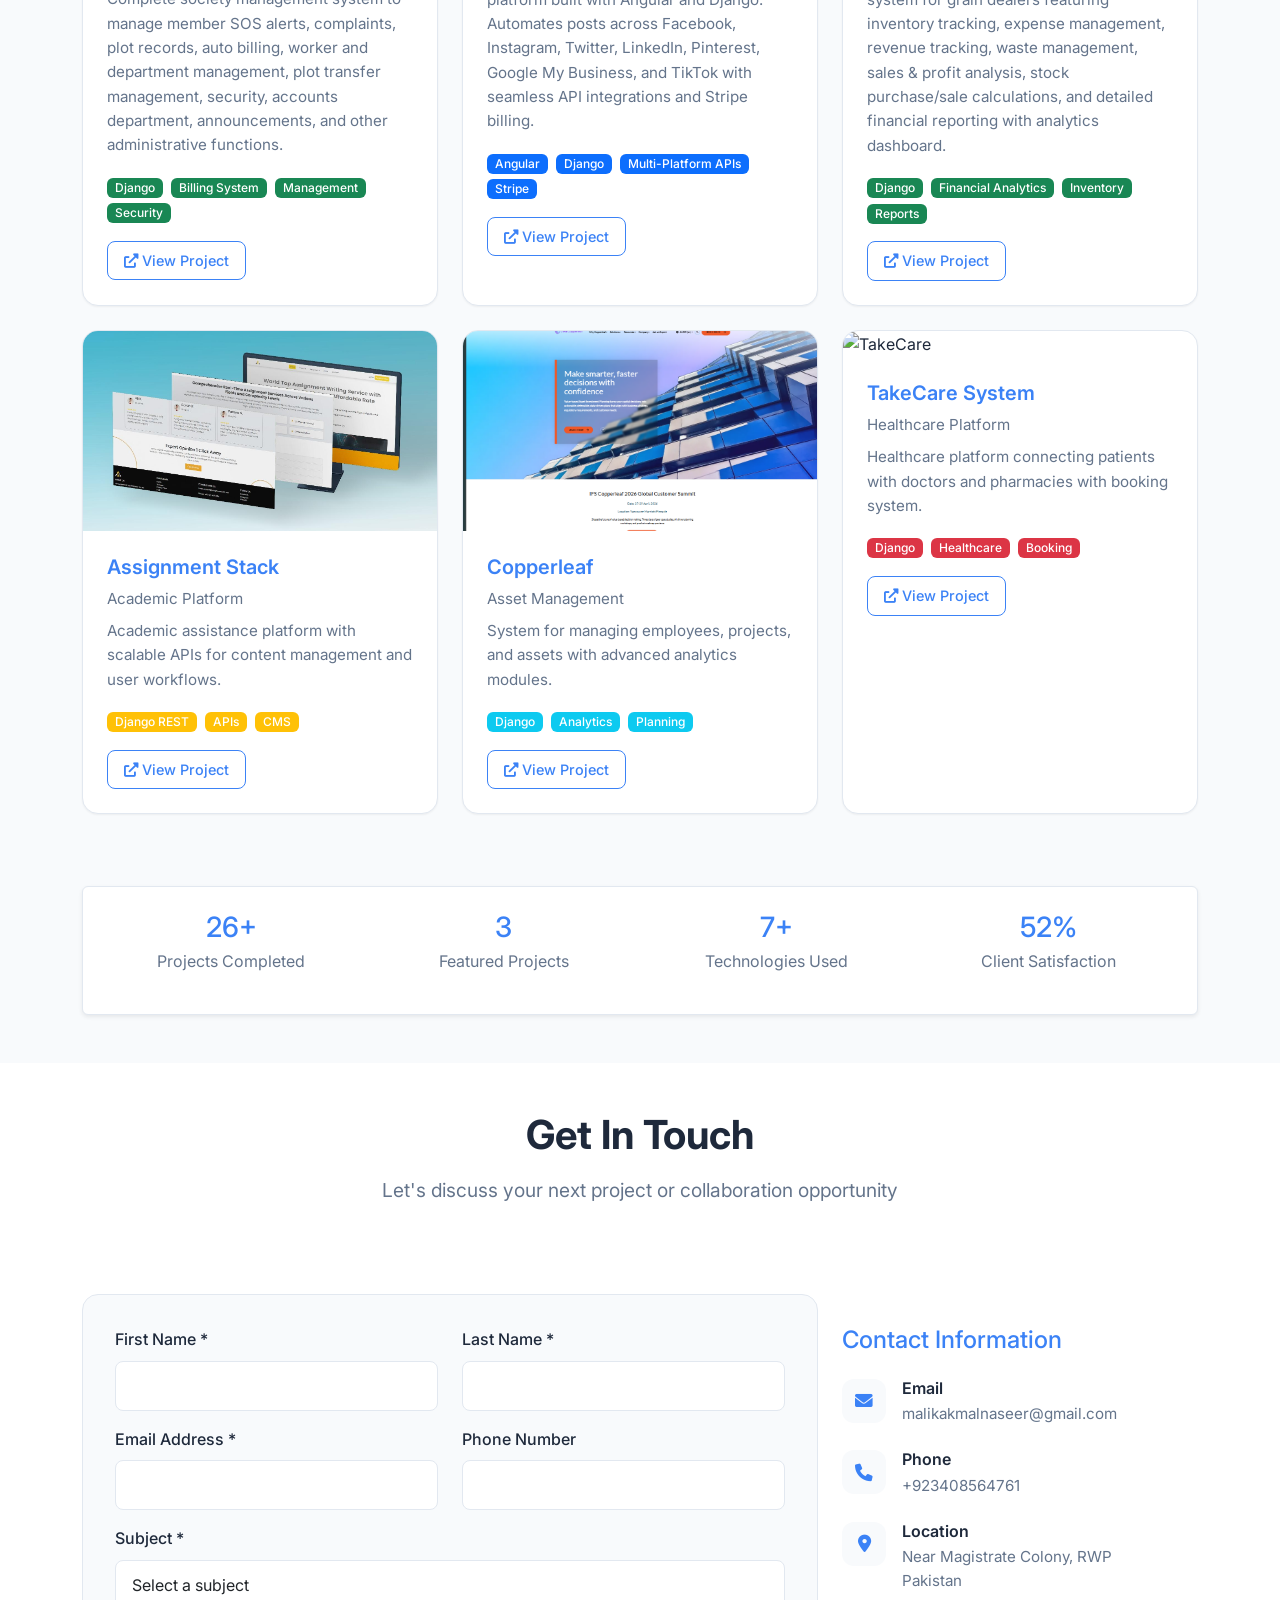
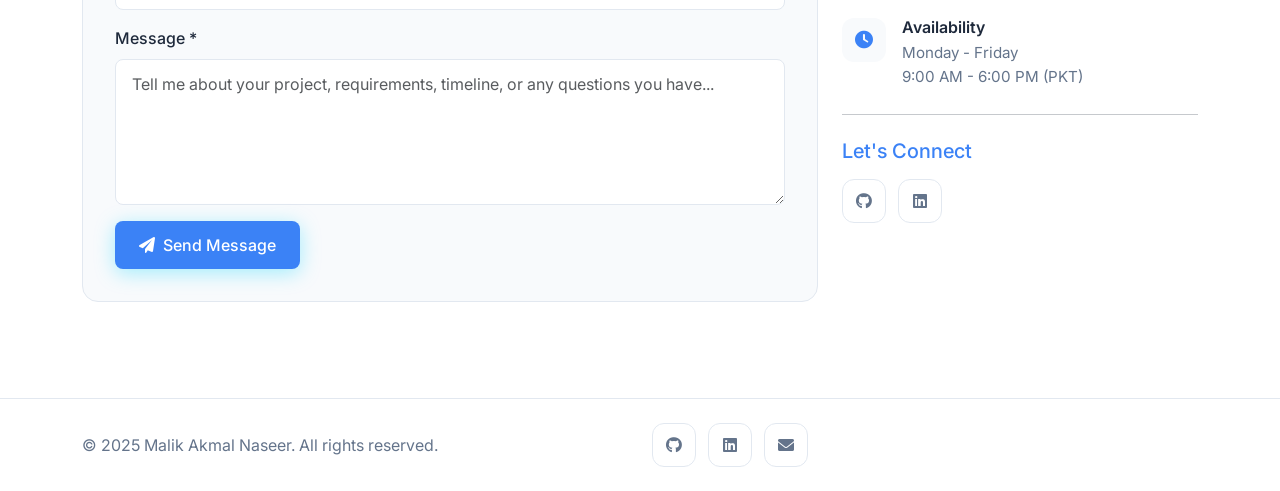
==== commit fcf561d4: "update hero banner + animations" ====
--- a/index.html
+++ b/index.html
@@ -10,6 +10,8 @@
     <link href="styles.css" rel="stylesheet">
 </head>
 <body>
+    <!-- Scroll progress indicator -->
+    <div id="scroll-progress"></div>
     <!-- Navigation -->
     <nav class="navbar navbar-expand-lg navbar-light bg-white fixed-top shadow-sm">
         <div class="container">
@@ -57,26 +59,26 @@
         <div class="container">
             <div class="row text-center">
                 <div class="col-md-3 mb-4">
-                    <div class="stat-item">
-                        <h3 class="stat-number">4+</h3>
+                    <div class="stat-item" data-animate="fade-up" data-delay="0">
+                        <h3 class="stat-number" data-count="4" data-suffix="+">0</h3>
                         <p class="stat-label">Years Experience</p>
                     </div>
                 </div>
                 <div class="col-md-3 mb-4">
-                    <div class="stat-item">
-                        <h3 class="stat-number">50+</h3>
+                    <div class="stat-item" data-animate="fade-up" data-delay="150">
+                        <h3 class="stat-number" data-count="50" data-suffix="+">0</h3>
                         <p class="stat-label">Projects Completed</p>
                     </div>
                 </div>
                 <div class="col-md-3 mb-4">
-                    <div class="stat-item">
-                        <h3 class="stat-number">15+</h3>
+                    <div class="stat-item" data-animate="fade-up" data-delay="300">
+                        <h3 class="stat-number" data-count="15" data-suffix="+">0</h3>
                         <p class="stat-label">Technologies</p>
                     </div>
                 </div>
                 <div class="col-md-3 mb-4">
-                    <div class="stat-item">
-                        <h3 class="stat-number">100%</h3>
+                    <div class="stat-item" data-animate="fade-up" data-delay="450">
+                        <h3 class="stat-number" data-count="100" data-suffix="%">0</h3>
                         <p class="stat-label">Client Satisfaction</p>
                     </div>
                 </div>
@@ -89,19 +91,19 @@
         <div class="container">
             <div class="row">
                 <div class="col-12 text-center mb-5">
-                    <h2 class="section-title">About Me</h2>
-                    <p class="section-subtitle">Get to know more about my journey and expertise</p>
+                    <h2 class="section-title" data-animate="fade-up">About Me</h2>
+                    <p class="section-subtitle" data-animate="fade-up" data-delay="100">Get to know more about my journey and expertise</p>
                 </div>
             </div>
             <div class="row align-items-center">
-                <div class="col-lg-4 mb-5">
+                <div class="col-lg-4 mb-5" data-animate="fade-left">
                     <div class="text-center">
                         <img src="images/profile.png" alt="Malik Akmal Naseer" class="img-fluid rounded-circle mb-4 about-image">
                         <h4>Malik Akmal Naseer</h4>
                         <p class="text-muted">Senior Backend Developer</p>
                     </div>
                 </div>
-                <div class="col-lg-8">
+                <div class="col-lg-8" data-animate="fade-right" data-delay="150">
                     <div class="about-content">
                         <p class="lead">Backend Developer with 4+ years of experience building scalable web applications and high-performance REST APIs using Django and Django REST Framework. Proven ability to design efficient database architectures, optimize application performance, and deliver production-ready systems.</p>
                         
@@ -138,130 +140,130 @@
         <div class="container">
             <div class="row">
                 <div class="col-12 text-center mb-5">
-                    <h2 class="section-title">My Skills & Technologies</h2>
-                    <p class="section-subtitle">Comprehensive overview of my technical expertise</p>
+                    <h2 class="section-title" data-animate="fade-up">My Skills & Technologies</h2>
+                    <p class="section-subtitle" data-animate="fade-up" data-delay="100">Comprehensive overview of my technical expertise</p>
                 </div>
             </div>
             <div class="row">
                 <!-- Backend Development -->
-                <div class="col-lg-6 mb-4">
+                <div class="col-lg-6 mb-4" data-animate="fade-up" data-delay="0">
                     <div class="skill-category">
                         <h4 class="text-primary mb-3"><i class="fas fa-server me-2"></i>Backend Development</h4>
                         <div class="skill-item">
                             <span class="skill-name">Python</span>
                             <div class="skill-progress">
-                                <div class="progress-bar" style="width: 95%"></div>
+                                <div class="progress-bar" data-width="95"></div>
                             </div>
                         </div>
                         <div class="skill-item">
                             <span class="skill-name">Django</span>
                             <div class="skill-progress">
-                                <div class="progress-bar" style="width: 95%"></div>
+                                <div class="progress-bar" data-width="95"></div>
                             </div>
                         </div>
                         <div class="skill-item">
                             <span class="skill-name">Django REST Framework</span>
                             <div class="skill-progress">
-                                <div class="progress-bar" style="width: 90%"></div>
-                            </div>
-                        </div>
-                        <div class="skill-item">
-                            <span class="skill-name">RESTful API Design</span>
-                            <div class="skill-progress">
-                                <div class="progress-bar" style="width: 90%"></div>
+                                <div class="progress-bar" data-width="90"></div>
+                            </div>
+                        </div>
+                        <div class="skill-item">
+                            <span class="skill-name">RestFull API Design</span>
+                            <div class="skill-progress">
+                                <div class="progress-bar" data-width="90"></div>
                             </div>
                         </div>
                     </div>
                 </div>
 
                 <!-- Database -->
-                <div class="col-lg-6 mb-4">
+                <div class="col-lg-6 mb-4" data-animate="fade-up" data-delay="150">
                     <div class="skill-category">
                         <h4 class="text-primary mb-3"><i class="fas fa-database me-2"></i>Database Technologies</h4>
                         <div class="skill-item">
                             <span class="skill-name">PostgreSQL</span>
                             <div class="skill-progress">
-                                <div class="progress-bar" style="width: 90%"></div>
+                                <div class="progress-bar" data-width="90"></div>
                             </div>
                         </div>
                         <div class="skill-item">
                             <span class="skill-name">MySQL</span>
                             <div class="skill-progress">
-                                <div class="progress-bar" style="width: 85%"></div>
+                                <div class="progress-bar" data-width="85"></div>
                             </div>
                         </div>
                         <div class="skill-item">
                             <span class="skill-name">Database Design</span>
                             <div class="skill-progress">
-                                <div class="progress-bar" style="width: 90%"></div>
+                                <div class="progress-bar" data-width="90"></div>
                             </div>
                         </div>
                         <div class="skill-item">
                             <span class="skill-name">Query Optimization</span>
                             <div class="skill-progress">
-                                <div class="progress-bar" style="width: 85%"></div>
+                                <div class="progress-bar" data-width="85"></div>
                             </div>
                         </div>
                     </div>
                 </div>
 
                 <!-- Cloud & DevOps -->
-                <div class="col-lg-6 mb-4">
+                <div class="col-lg-6 mb-4" data-animate="fade-up" data-delay="300">
                     <div class="skill-category">
                         <h4 class="text-primary mb-3"><i class="fas fa-cloud me-2"></i>Cloud & DevOps</h4>
                         <div class="skill-item">
                             <span class="skill-name">AWS (Lambda, S3, Glue)</span>
                             <div class="skill-progress">
-                                <div class="progress-bar" style="width: 80%"></div>
+                                <div class="progress-bar" data-width="80"></div>
                             </div>
                         </div>
                         <div class="skill-item">
                             <span class="skill-name">Docker</span>
                             <div class="skill-progress">
-                                <div class="progress-bar" style="width: 85%"></div>
+                                <div class="progress-bar" data-width="85"></div>
                             </div>
                         </div>
                         <div class="skill-item">
                             <span class="skill-name">Redis & Celery</span>
                             <div class="skill-progress">
-                                <div class="progress-bar" style="width: 85%"></div>
+                                <div class="progress-bar" data-width="85"></div>
                             </div>
                         </div>
                         <div class="skill-item">
                             <span class="skill-name">Server Management</span>
                             <div class="skill-progress">
-                                <div class="progress-bar" style="width: 80%"></div>
+                                <div class="progress-bar" data-width="80"></div>
                             </div>
                         </div>
                     </div>
                 </div>
 
                 <!-- Tools & Others -->
-                <div class="col-lg-6 mb-4">
+                <div class="col-lg-6 mb-4" data-animate="fade-up" data-delay="450">
                     <div class="skill-category">
                         <h4 class="text-primary mb-3"><i class="fas fa-tools me-2"></i>Tools & Others</h4>
                         <div class="skill-item">
                             <span class="skill-name">Git & GitHub</span>
                             <div class="skill-progress">
-                                <div class="progress-bar" style="width: 95%"></div>
+                                <div class="progress-bar" data-width="95"></div>
                             </div>
                         </div>
                         <div class="skill-item">
                             <span class="skill-name">Third-Party API Integration</span>
                             <div class="skill-progress">
-                                <div class="progress-bar" style="width: 90%"></div>
+                                <div class="progress-bar" data-width="90"></div>
                             </div>
                         </div>
                         <div class="skill-item">
                             <span class="skill-name">Performance Optimization</span>
                             <div class="skill-progress">
-                                <div class="progress-bar" style="width: 85%"></div>
+                                <div class="progress-bar" data-width="85"></div>
                             </div>
                         </div>
                         <div class="skill-item">
                             <span class="skill-name">System Architecture</span>
                             <div class="skill-progress">
-                                <div class="progress-bar" style="width: 80%"></div>
+                                <div class="progress-bar" data-width="80"></div>
                             </div>
                         </div>
                     </div>
@@ -275,15 +277,15 @@
         <div class="container">
             <div class="row">
                 <div class="col-12 text-center mb-5">
-                    <h2 class="section-title">Work Experience</h2>
-                    <p class="section-subtitle">My professional journey and achievements</p>
+                    <h2 class="section-title" data-animate="fade-up">Work Experience</h2>
+                    <p class="section-subtitle" data-animate="fade-up" data-delay="100">My professional journey and achievements</p>
                 </div>
             </div>
             <div class="row">
                 <div class="col-12">
                     <div class="timeline">
                         <!-- Current Position -->
-                        <div class="timeline-item">
+                        <div class="timeline-item" data-animate="fade-right" data-delay="0">
                             <div class="timeline-marker"></div>
                             <div class="timeline-content">
                                 <h4 class="text-primary">Senior Backend Developer</h4>
@@ -300,7 +302,7 @@
                         </div>
 
                         <!-- Previous Position -->
-                        <div class="timeline-item">
+                        <div class="timeline-item" data-animate="fade-right" data-delay="150">
                             <div class="timeline-marker"></div>
                             <div class="timeline-content">
                                 <h4 class="text-primary">Junior Backend Developer</h4>
@@ -316,7 +318,7 @@
                         </div>
 
                         <!-- Education -->
-                        <div class="timeline-item">
+                        <div class="timeline-item" data-animate="fade-right" data-delay="300">
                             <div class="timeline-marker"></div>
                             <div class="timeline-content">
                                 <h4 class="text-primary">Bachelor of Science in Information Technology</h4>
@@ -334,13 +336,13 @@
         <div class="container">
             <div class="row">
                 <div class="col-12 text-center mb-5">
-                    <h2 class="section-title">Featured Projects</h2>
-                    <p class="section-subtitle">Some of my recent work showcasing scalable backend solutions</p>
+                    <h2 class="section-title" data-animate="fade-up">Featured Projects</h2>
+                    <p class="section-subtitle" data-animate="fade-up" data-delay="100">Some of my recent work showcasing scalable backend solutions</p>
                 </div>
             </div>
             <div class="row">
                 <!-- Housing Society Management System -->
-                <div class="col-lg-4 mb-4">
+                <div class="col-lg-4 mb-4" data-animate="fade-up" data-delay="0">
                     <div class="project-card">
                         <img src="images/housing/dashboard.png" alt="Housing Society Management" class="project-image">
                         <div class="project-content">
@@ -360,7 +362,7 @@
                     </div>
                 </div>
                 
-                <div class="col-lg-4 mb-4">
+                <div class="col-lg-4 mb-4" data-animate="fade-up" data-delay="150">
                     <div class="project-card">
                         <img src="images/loomcentric.jpeg" alt="LoomCentric" class="project-image">
                         <div class="project-content">
@@ -379,7 +381,7 @@
                         </div>
                     </div>
                 </div>
-                <div class="col-lg-4 mb-4">
+                <div class="col-lg-4 mb-4" data-animate="fade-up" data-delay="300">
                     <div class="project-card">
                         <img src="images/grains_dealer/dashboard.png" alt="Grains Dealer" class="project-image">
                         <div class="project-content">
@@ -392,13 +394,13 @@
                                 <span class="badge bg-success me-1">Inventory</span>
                                 <span class="badge bg-success me-1">Reports</span>
                             </div>
-                            <a href="https://app.echsisb.com/admin" class="btn btn-outline-primary btn-sm" target="_blank">
+                            <a href="#" class="btn btn-outline-primary btn-sm" target="_blank">
                                 <i class="fas fa-external-link-alt me-1"></i>View Project
                             </a>
                         </div>
                     </div>
                 </div>
-                <div class="col-lg-4 mb-4">
+                <div class="col-lg-4 mb-4" data-animate="fade-up" data-delay="0">
                     <div class="project-card">
                         <img src="images/assignment-stack.jpeg" alt="Assignment Stack" class="project-image">
                         <div class="project-content">
@@ -416,7 +418,7 @@
                         </div>
                     </div>
                 </div>
-                <div class="col-lg-4 mb-4">
+                <div class="col-lg-4 mb-4" data-animate="fade-up" data-delay="150">
                     <div class="project-card">
                         <img src="images/copperleaf.png" alt="Copperleaf" class="project-image">
                         <div class="project-content">
@@ -434,7 +436,7 @@
                         </div>
                     </div>
                 </div>
-                <div class="col-lg-4 mb-4">
+                <div class="col-lg-4 mb-4" data-animate="fade-up" data-delay="300">
                     <div class="project-card">
                         <img src="images/takecare.jpg" alt="TakeCare" class="project-image">
                         <div class="project-content">
@@ -446,7 +448,7 @@
                                 <span class="badge bg-danger me-1">Healthcare</span>
                                 <span class="badge bg-danger me-1">Booking</span>
                             </div>
-                            <a href="#" class="btn btn-outline-primary btn-sm">
+                            <a href="https://takecaresystem.pythonanywhere.com/" class="btn btn-outline-primary btn-sm">
                                 <i class="fas fa-external-link-alt me-1"></i>View Project
                             </a>
                         </div>
@@ -457,23 +459,23 @@
 
             <!-- Project Statistics -->
             <div class="row mt-5">
-                <div class="col-12">
+                <div class="col-12" data-animate="fade-up">
                     <div class="project-stats bg-white rounded p-4 shadow-sm">
                         <div class="row text-center">
                             <div class="col-md-3 mb-3">
-                                <h3 class="text-primary mb-1">50+</h3>
+                                <h3 class="text-primary mb-1" data-count="50" data-suffix="+">0</h3>
                                 <p class="mb-0 text-muted">Projects Completed</p>
                             </div>
                             <div class="col-md-3 mb-3">
-                                <h3 class="text-primary mb-1">7</h3>
+                                <h3 class="text-primary mb-1" data-count="7" data-suffix="">0</h3>
                                 <p class="mb-0 text-muted">Featured Projects</p>
                             </div>
                             <div class="col-md-3 mb-3">
-                                <h3 class="text-primary mb-1">15+</h3>
+                                <h3 class="text-primary mb-1" data-count="15" data-suffix="+">0</h3>
                                 <p class="mb-0 text-muted">Technologies Used</p>
                             </div>
                             <div class="col-md-3 mb-3">
-                                <h3 class="text-primary mb-1">100%</h3>
+                                <h3 class="text-primary mb-1" data-count="100" data-suffix="%">0</h3>
                                 <p class="mb-0 text-muted">Client Satisfaction</p>
                             </div>
                         </div>
@@ -488,12 +490,12 @@
         <div class="container">
             <div class="row">
                 <div class="col-12 text-center mb-5">
-                    <h2 class="section-title">Get In Touch</h2>
-                    <p class="section-subtitle">Let's discuss your next project or collaboration opportunity</p>
-                </div>
-            </div>
-            <div class="row">
-                <div class="col-lg-8 mb-5">
+                    <h2 class="section-title" data-animate="fade-up">Get In Touch</h2>
+                    <p class="section-subtitle" data-animate="fade-up" data-delay="100">Let's discuss your next project or collaboration opportunity</p>
+                </div>
+            </div>
+            <div class="row">
+                <div class="col-lg-8 mb-5" data-animate="fade-left">
                     <div class="contact-form">
                         <form id="contactForm">
                             <div class="row">
@@ -537,7 +539,7 @@
                         </form>
                     </div>
                 </div>
-                <div class="col-lg-4">
+                <div class="col-lg-4" data-animate="fade-right" data-delay="150">
                     <div class="contact-info">
                         <h4 class="text-primary mb-4">Contact Information</h4>
                         <div class="contact-item">
@@ -607,68 +609,191 @@
 
     <script src="https://cdn.jsdelivr.net/npm/bootstrap@5.3.0/dist/js/bootstrap.bundle.min.js"></script>
     <script>
-        // Smooth scrolling for navigation links
-        document.querySelectorAll('a[href^="#"]').forEach(anchor => {
-            anchor.addEventListener('click', function (e) {
-                e.preventDefault();
-                const target = document.querySelector(this.getAttribute('href'));
-                if (target) {
-                    target.scrollIntoView({
-                        behavior: 'smooth',
-                        block: 'start'
-                    });
-                }
-            });
-        });
-
-        // Contact form handling
-        document.getElementById('contactForm').addEventListener('submit', function(e) {
+    // ============================================================
+    //  ANIMATION ENGINE
+    // ============================================================
+
+    // --- 1. Scroll-reveal (fade-up / fade-left / fade-right) ---
+    const animateEls = document.querySelectorAll('[data-animate]');
+
+    // Set initial hidden state
+    animateEls.forEach(el => {
+        const type = el.getAttribute('data-animate');
+        el.style.opacity = '0';
+        el.style.transition = 'opacity 0.7s ease, transform 0.7s ease';
+        if (type === 'fade-up')    el.style.transform = 'translateY(50px)';
+        if (type === 'fade-left')  el.style.transform = 'translateX(-50px)';
+        if (type === 'fade-right') el.style.transform = 'translateX(50px)';
+    });
+
+    const revealObserver = new IntersectionObserver((entries) => {
+        entries.forEach(entry => {
+            if (entry.isIntersecting) {
+                const el    = entry.target;
+                const delay = parseInt(el.getAttribute('data-delay') || 0);
+                setTimeout(() => {
+                    el.style.opacity   = '1';
+                    el.style.transform = 'translate(0, 0)';
+                }, delay);
+                revealObserver.unobserve(el);
+            }
+        });
+    }, { threshold: 0.12 });
+
+    animateEls.forEach(el => revealObserver.observe(el));
+
+    // --- 2. Number counter ---
+    const counterEls = document.querySelectorAll('[data-count]');
+
+    function animateCounter(el) {
+        const target = parseInt(el.getAttribute('data-count'));
+        const suffix = el.getAttribute('data-suffix') || '';
+        const duration = 1800;
+        const step = 16;
+        const steps = duration / step;
+        let current = 0;
+
+        const timer = setInterval(() => {
+            current += target / steps;
+            if (current >= target) {
+                current = target;
+                clearInterval(timer);
+            }
+            el.textContent = Math.floor(current) + suffix;
+        }, step);
+    }
+
+    const counterObserver = new IntersectionObserver((entries) => {
+        entries.forEach(entry => {
+            if (entry.isIntersecting) {
+                animateCounter(entry.target);
+                counterObserver.unobserve(entry.target);
+            }
+        });
+    }, { threshold: 0.5 });
+
+    counterEls.forEach(el => {
+        el.textContent = '0';
+        counterObserver.observe(el);
+    });
+
+    // --- 3. Skill progress bars ---
+    const progressBars = document.querySelectorAll('.progress-bar[data-width]');
+
+    // Start at 0
+    progressBars.forEach(bar => { bar.style.width = '0%'; });
+
+    const barObserver = new IntersectionObserver((entries) => {
+        entries.forEach(entry => {
+            if (entry.isIntersecting) {
+                const bar = entry.target;
+                const w   = bar.getAttribute('data-width');
+                setTimeout(() => {
+                    bar.style.transition = 'width 1.4s cubic-bezier(0.4, 0, 0.2, 1)';
+                    bar.style.width = w + '%';
+                }, 200);
+                barObserver.unobserve(bar);
+            }
+        });
+    }, { threshold: 0.3 });
+
+    progressBars.forEach(bar => barObserver.observe(bar));
+
+    // --- 4. Typed text effect in hero ---
+    const typedEl = document.querySelector('.hero h1 span');
+    if (typedEl) {
+        const fullText = typedEl.textContent;
+        typedEl.textContent = '';
+        let i = 0;
+        const typeTimer = setInterval(() => {
+            typedEl.textContent += fullText[i];
+            i++;
+            if (i >= fullText.length) {
+                clearInterval(typeTimer);
+                typedEl.classList.add('typed'); // remove blinking cursor
+            }
+        }, 60);
+    }
+
+    // --- 5. Navbar scroll effect + scroll progress bar ---
+    const scrollBar = document.getElementById('scroll-progress');
+    window.addEventListener('scroll', () => {
+        // Progress bar
+        const scrollTop    = document.documentElement.scrollTop;
+        const scrollHeight = document.documentElement.scrollHeight - document.documentElement.clientHeight;
+        scrollBar.style.width = (scrollTop / scrollHeight * 100) + '%';
+
+        // Navbar opacity
+        const navbar = document.querySelector('.navbar');
+        if (scrollTop > 50) {
+            navbar.style.background = 'rgba(10, 10, 20, 0.97)';
+            navbar.style.boxShadow  = '0 4px 30px rgba(0,0,0,0.4)';
+        } else {
+            navbar.style.background = 'rgba(10, 10, 20, 0.75)';
+            navbar.style.boxShadow  = 'none';
+        }
+    });
+
+    // --- 6. Active nav link on scroll ---
+    window.addEventListener('scroll', () => {
+        const sections  = document.querySelectorAll('section[id]');
+        const navLinks  = document.querySelectorAll('.navbar-nav .nav-link');
+        let current = '';
+        sections.forEach(section => {
+            if (scrollY >= section.offsetTop - 200) {
+                current = section.getAttribute('id');
+            }
+        });
+        navLinks.forEach(link => {
+            link.classList.remove('active');
+            if (link.getAttribute('href') === '#' + current) link.classList.add('active');
+        });
+    });
+    document.querySelectorAll('a[href^="#"]').forEach(anchor => {
+        anchor.addEventListener('click', function(e) {
             e.preventDefault();
-            
-            // Get form data
-            const formData = {
-                firstName: document.getElementById('firstName').value,
-                lastName: document.getElementById('lastName').value,
-                email: document.getElementById('email').value,
-                phone: document.getElementById('phone').value,
-                subject: document.getElementById('subject').value,
-                message: document.getElementById('message').value
-            };
-            
-            // Simple validation
-            if (!formData.firstName || !formData.lastName || !formData.email || !formData.subject || !formData.message) {
-                alert('Please fill in all required fields.');
-                return;
-            }
-            
-            // Simulate form submission
-            alert('Thank you for your message! I will get back to you within 24 hours.');
-            
-            // Reset form
-            this.reset();
-        });
-
-        // Update active nav link on scroll
-        window.addEventListener('scroll', function() {
-            const sections = document.querySelectorAll('section[id]');
-            const navLinks = document.querySelectorAll('.navbar-nav .nav-link');
-            
-            let current = '';
-            sections.forEach(section => {
-                const sectionTop = section.offsetTop;
-                const sectionHeight = section.clientHeight;
-                if (scrollY >= (sectionTop - 200)) {
-                    current = section.getAttribute('id');
-                }
-            });
-
-            navLinks.forEach(link => {
-                link.classList.remove('active');
-                if (link.getAttribute('href') === '#' + current) {
-                    link.classList.add('active');
-                }
-            });
-        });
+            const target = document.querySelector(this.getAttribute('href'));
+            if (target) target.scrollIntoView({ behavior: 'smooth', block: 'start' });
+        });
+    });
+
+    // --- 7. Smooth scroll ---
+    document.querySelectorAll('a[href^="#"]').forEach(anchor => {
+        anchor.addEventListener('click', function(e) {
+            e.preventDefault();
+            const target = document.querySelector(this.getAttribute('href'));
+            if (target) target.scrollIntoView({ behavior: 'smooth', block: 'start' });
+        });
+    });
+
+    // --- 8. Contact form ---
+    document.getElementById('contactForm').addEventListener('submit', function(e) {
+        e.preventDefault();
+        const f = this;
+        const btn = f.querySelector('button[type="submit"]');
+        const orig = btn.innerHTML;
+        btn.innerHTML = '<i class="fas fa-check me-2"></i>Message Sent!';
+        btn.style.background = '#10b981';
+        setTimeout(() => {
+            btn.innerHTML = orig;
+            btn.style.background = '';
+            f.reset();
+        }, 3000);
+    });
+
+    // --- 9. Project card tilt on mouse move ---
+    document.querySelectorAll('.project-card').forEach(card => {
+        card.addEventListener('mousemove', e => {
+            const rect = card.getBoundingClientRect();
+            const x = ((e.clientX - rect.left) / rect.width  - 0.5) * 10;
+            const y = ((e.clientY - rect.top)  / rect.height - 0.5) * -10;
+            card.style.transform = `translateY(-8px) rotateX(${y}deg) rotateY(${x}deg)`;
+        });
+        card.addEventListener('mouseleave', () => {
+            card.style.transform = '';
+            card.style.transition = 'transform 0.5s ease';
+        });
+    });
     </script>
 </body>
 </html>
--- a/styles.css
+++ b/styles.css
@@ -33,15 +33,16 @@
 
 /* Navigation */
 .navbar {
-    backdrop-filter: blur(10px);
-    background-color: rgba(255, 255, 255, 0.95) !important;
+    backdrop-filter: blur(12px);
+    background-color: rgba(10, 10, 20, 0.75) !important;
+    border-bottom: 1px solid rgba(255, 255, 255, 0.08);
     transition: all 0.3s ease;
 }
 
 .navbar-brand {
     font-weight: 700;
     font-size: 1.5rem;
-    color: var(--primary-color) !important;
+    color: #00d4ff !important;
 }
 
 .navbar-nav .nav-link {
@@ -50,24 +51,39 @@
     padding: 8px 16px !important;
     border-radius: 8px;
     transition: all 0.3s ease;
-    color: var(--text-dark) !important;
+    color: #e2e8f0 !important;
 }
 
 .navbar-nav .nav-link:hover,
 .navbar-nav .nav-link.active {
-    background-color: var(--bg-light);
-    color: var(--primary-color) !important;
+    background-color: rgba(255, 255, 255, 0.1);
+    color: #00d4ff !important;
+}
+
+.navbar-toggler {
+    border-color: rgba(255,255,255,0.3);
+}
+.navbar-toggler-icon {
+    filter: invert(1);
 }
 
 /* Hero Section */
 .hero {
-    background: linear-gradient(135deg, #1e1e2f, #4a00e0, #8e2de2);
+    background:
+        linear-gradient(
+            to right,
+            rgba(10, 10, 20, 0.88) 0%,
+            rgba(10, 10, 30, 0.75) 50%,
+            rgba(10, 10, 20, 0.55) 100%
+        ),
+        url('images/hero_banners/hero-bg-2.png') center center / cover no-repeat;
     color: #ffffff;
     padding-top: 100px;
-    max-height: 100vh;
+    min-height: 100vh;
     display: flex;
     align-items: center;
     overflow: hidden;
+    position: relative;
 }
 
 .hero-container {
@@ -83,7 +99,7 @@
 
 .hero-content {
     flex: 1;
-    max-width: 500px;
+    max-width: 560px;
 }
 
 .hero-image {
@@ -96,43 +112,51 @@
     color: #ffffff;
     animation: fadeUp 1s ease-in-out;
     margin-bottom: 20px;
+    text-shadow: 0 2px 20px rgba(0,0,0,0.5);
+    line-height: 1.15;
 }
 
 .hero h1 span {
     color: #00d4ff;
+    text-shadow: 0 0 30px rgba(0, 212, 255, 0.5);
 }
 
 .hero p {
-    color: #d1d1e0;
+    color: #cbd5e1;
     max-width: 500px;
-    line-height: 1.6;
+    line-height: 1.7;
     font-size: 1rem;
     margin: 20px 0;
+    text-shadow: 0 1px 8px rgba(0,0,0,0.4);
 }
 
 .role {
     display: inline-block;
     background: rgba(0, 212, 255, 0.15);
     color: #00d4ff;
-    padding: 6px 12px;
-    border-radius: 6px;
+    padding: 6px 14px;
+    border-radius: 50px;
     font-weight: 600;
     margin-bottom: 15px;
     font-size: 0.9rem;
+    border: 1px solid rgba(0, 212, 255, 0.35);
+    letter-spacing: 0.5px;
+    backdrop-filter: blur(8px);
 }
 
 .profile-img {
     width: 240px;
     height: 280px;
     object-fit: cover;
-    border-radius: 16px;
-    border: 4px solid rgba(255,255,255,0.2);
-    box-shadow: 0 10px 40px rgba(0,0,0,0.4);
+    border-radius: 20px;
+    border: 3px solid rgba(0, 212, 255, 0.35);
+    box-shadow: 0 20px 60px rgba(0,0,0,0.6), 0 0 40px rgba(0, 212, 255, 0.15);
+    transition: 0.4s ease;
 }
 
 .profile-img:hover {
-    transform: scale(1.05);
-    transition: 0.3s;
+    transform: scale(1.04) translateY(-4px);
+    box-shadow: 0 28px 70px rgba(0,0,0,0.7), 0 0 60px rgba(0, 212, 255, 0.3);
 }
 
 .hero-buttons {
@@ -158,29 +182,36 @@
 
 .btn-primary {
     background: #00d4ff;
-    color: #000;
+    color: #0a0a14;
     padding: 12px 24px;
     border-radius: 8px;
+    font-weight: 700;
+    border: none;
+    box-shadow: 0 4px 20px rgba(0, 212, 255, 0.35);
+}
+
+.btn-primary:hover {
+    background: #00b8e0;
+    color: #0a0a14;
+    transform: translateY(-2px);
+    box-shadow: 0 8px 30px rgba(0, 212, 255, 0.5);
+}
+
+.btn-secondary {
+    border: 2px solid rgba(0, 212, 255, 0.6);
+    color: #00d4ff;
+    padding: 10px 24px;
+    border-radius: 8px;
+    background: rgba(0, 212, 255, 0.08);
+    backdrop-filter: blur(8px);
     font-weight: 600;
-    border: none;
-}
-
-.btn-primary:hover {
-    background: #00aacc;
-    color: #000;
-}
-
-.btn-secondary {
-    border: 2px solid #00d4ff;
-    color: #00d4ff;
-    padding: 12px 24px;
-    border-radius: 8px;
-    background: transparent;
 }
 
 .btn-secondary:hover {
-    background: #00d4ff;
-    color: #000;
+    background: rgba(0, 212, 255, 0.2);
+    color: #ffffff;
+    border-color: #00d4ff;
+    transform: translateY(-2px);
 }
 
 @media (max-width: 768px) {
@@ -329,20 +360,21 @@
     justify-content: center;
     width: 44px;
     height: 44px;
-    background: rgba(255, 255, 255, 0.1);
-    color: white;
+    background: rgba(255, 255, 255, 0.08);
+    color: #e2e8f0;
     border-radius: 12px;
     text-decoration: none;
     transition: all 0.3s ease;
     backdrop-filter: blur(10px);
-    border: 1px solid rgba(255, 255, 255, 0.2);
+    border: 1px solid rgba(255, 255, 255, 0.15);
 }
 
 .hero .social-link:hover {
     background: rgba(0, 212, 255, 0.2);
     color: #00d4ff;
-    transform: translateY(-2px);
+    transform: translateY(-3px);
     box-shadow: 0 8px 25px rgba(0, 212, 255, 0.3);
+    border-color: rgba(0, 212, 255, 0.4);
 }
 
 /* Social Links for other sections */
@@ -452,6 +484,7 @@
     height: 100%;
     background: linear-gradient(90deg, var(--primary-color), var(--accent-color));
     border-radius: 4px;
+    width: 0;                          /* JS animates to data-width */
     transition: width 1s ease-out;
 }
 
@@ -807,4 +840,49 @@
 
 .border-top {
     border-top: 1px solid var(--border-color) !important;
-}+}
+
+/* ===================== TYPED CURSOR ===================== */
+.hero h1 span::after {
+    content: '|';
+    display: inline-block;
+    color: #00d4ff;
+    animation: blink 0.8s step-end infinite;
+    margin-left: 2px;
+    font-weight: 300;
+}
+
+@keyframes blink {
+    0%, 100% { opacity: 1; }
+    50%       { opacity: 0; }
+}
+
+/* Remove cursor once typing is done (JS adds .typed class) */
+.hero h1 span.typed::after {
+    display: none;
+}
+
+/* ===================== HERO ENTRANCE ANIMATIONS ===================== */
+.hero-content {
+    animation: heroFadeIn 1s ease-out both;
+}
+.hero-image {
+    animation: heroFadeIn 1s ease-out 0.3s both;
+}
+
+@keyframes heroFadeIn {
+    from { opacity: 0; transform: translateY(30px); }
+    to   { opacity: 1; transform: translateY(0); }
+}
+
+/* ===================== SCROLL PROGRESS BAR ===================== */
+#scroll-progress {
+    position: fixed;
+    top: 0;
+    left: 0;
+    height: 3px;
+    width: 0%;
+    background: linear-gradient(90deg, #00d4ff, #3b82f6);
+    z-index: 9999;
+    transition: width 0.1s linear;
+}
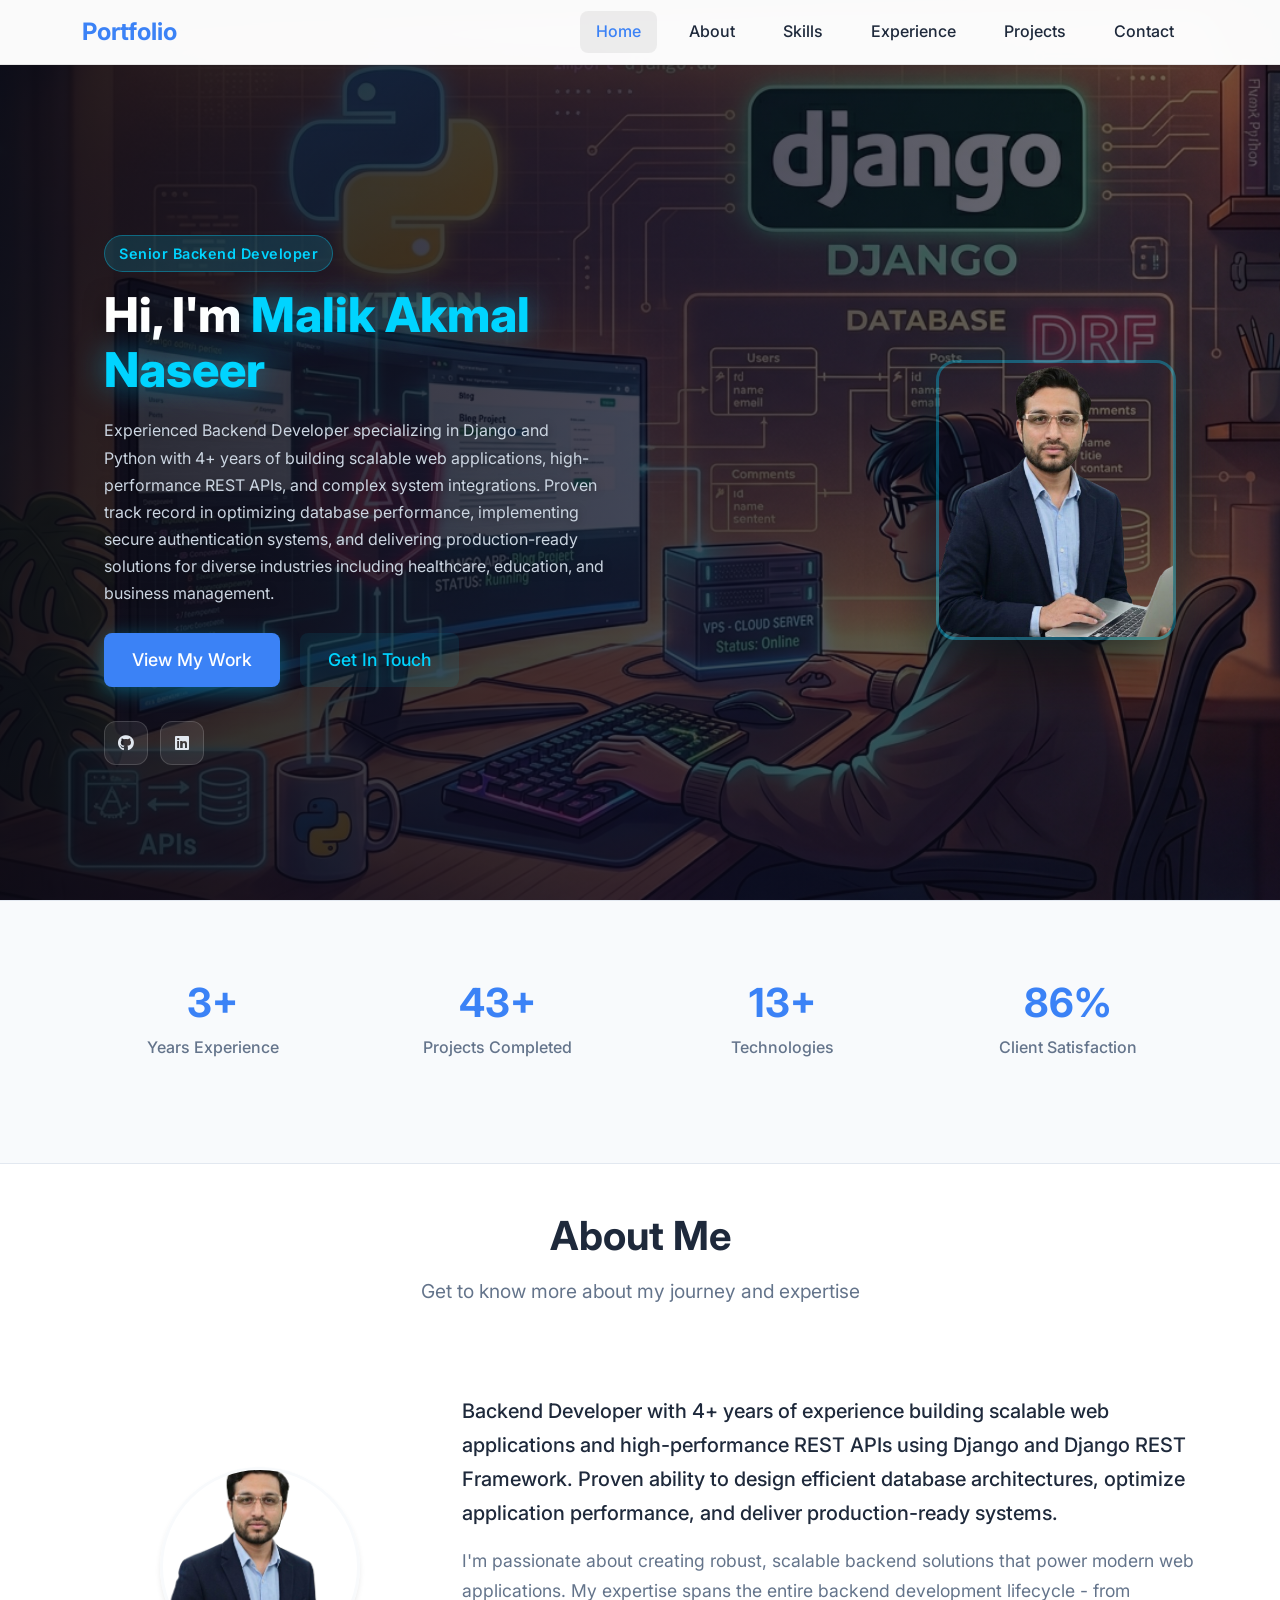
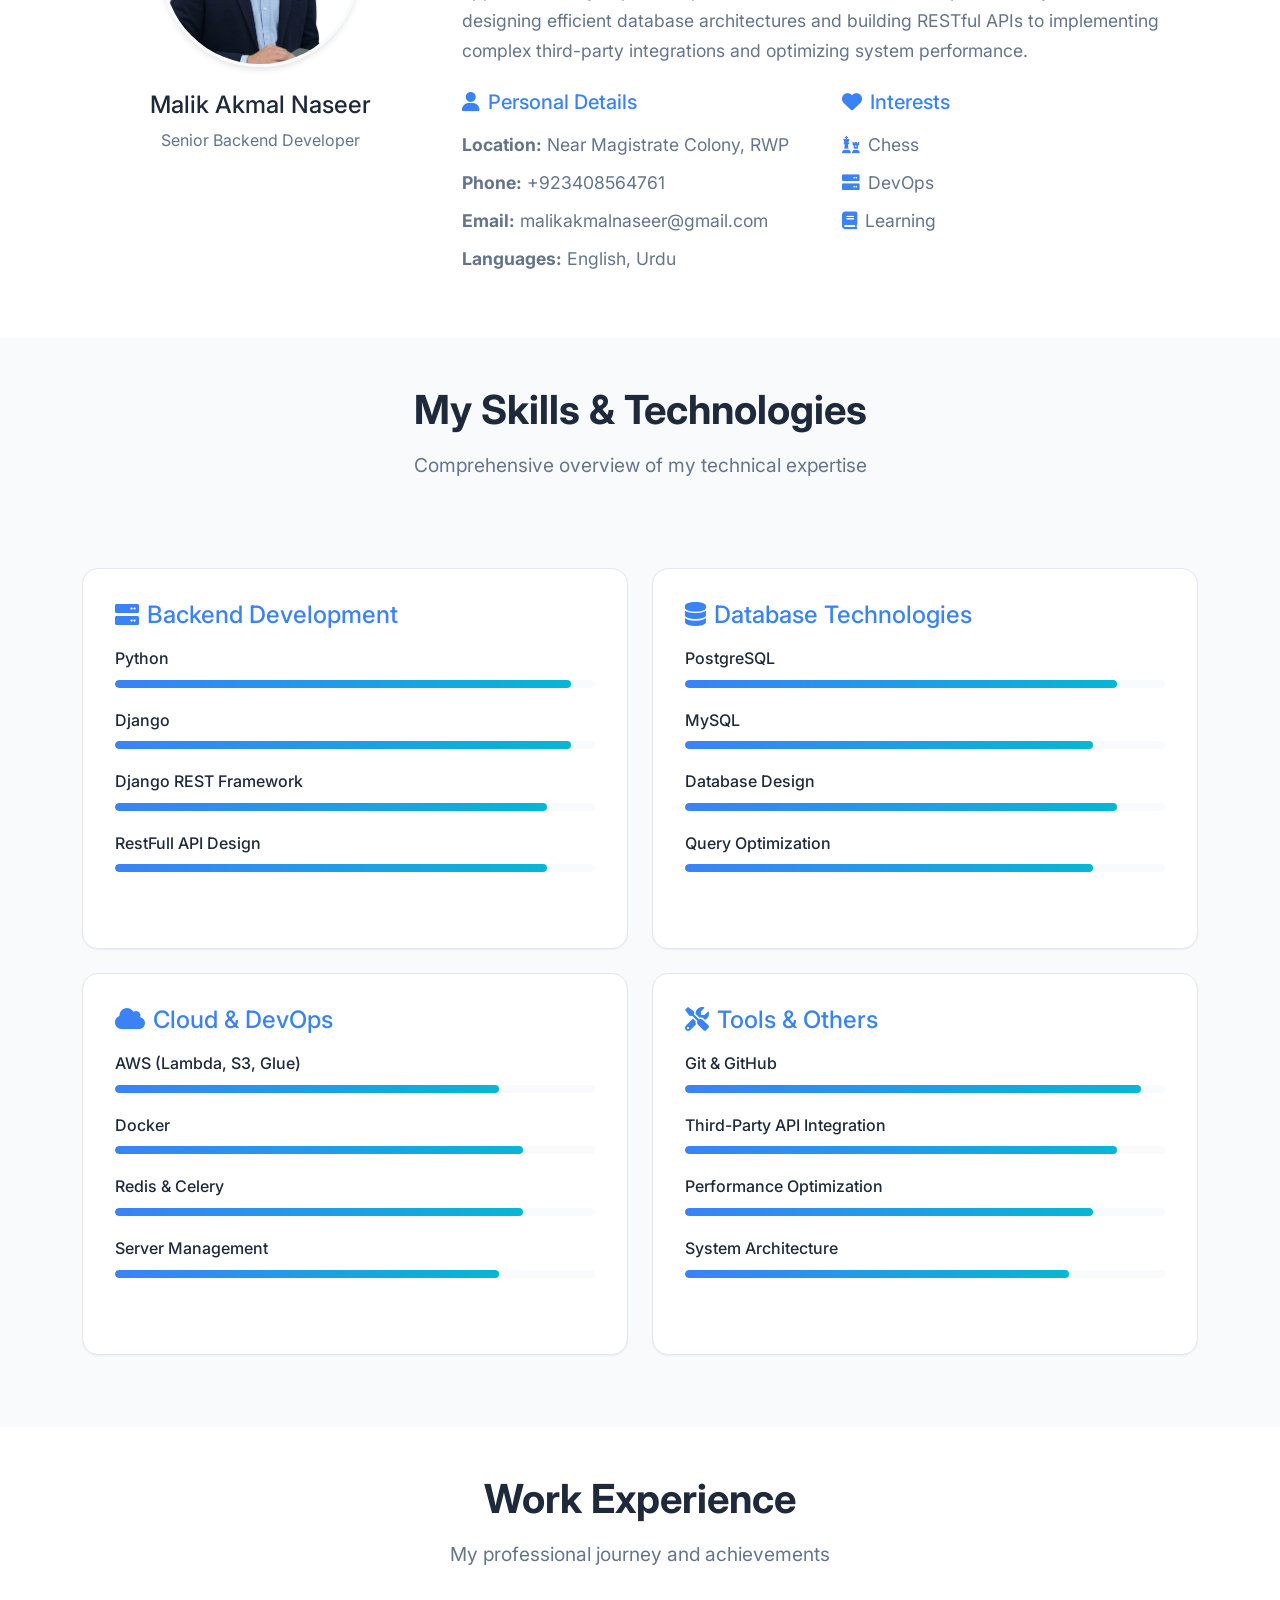
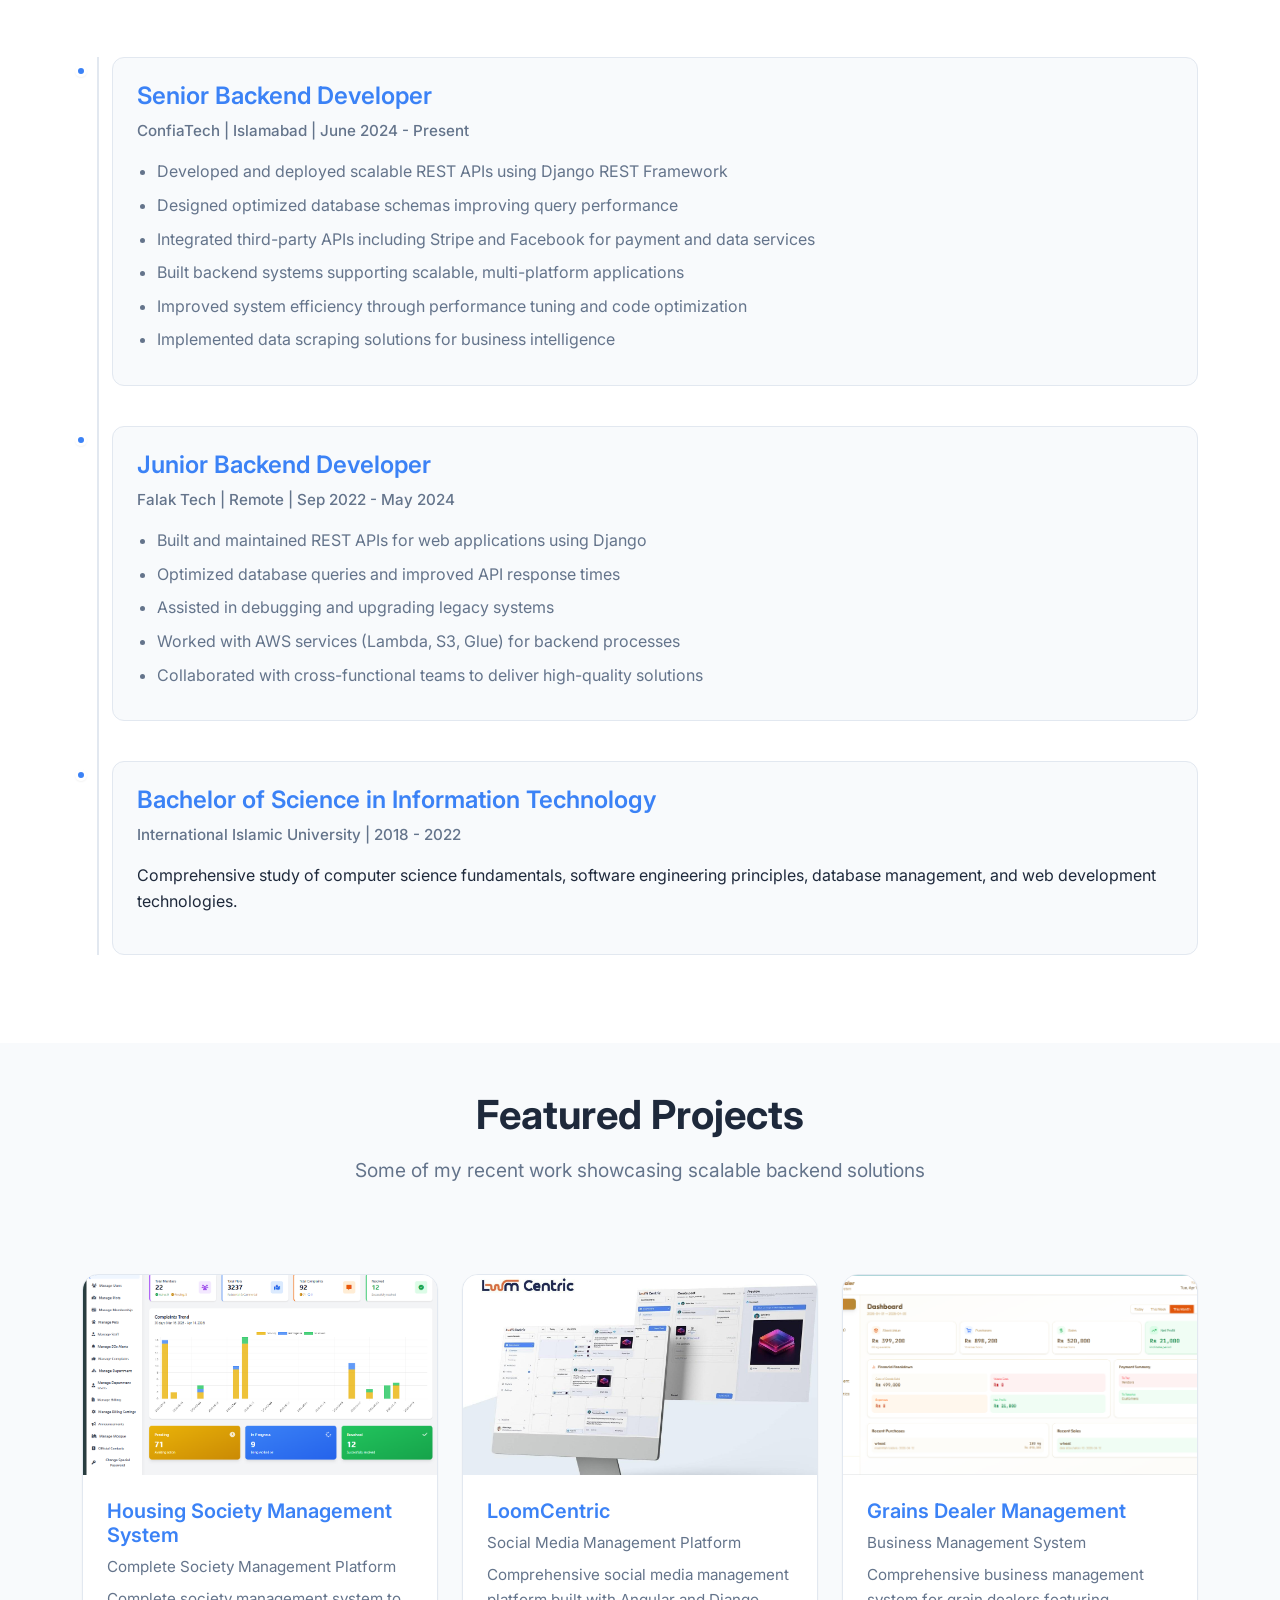
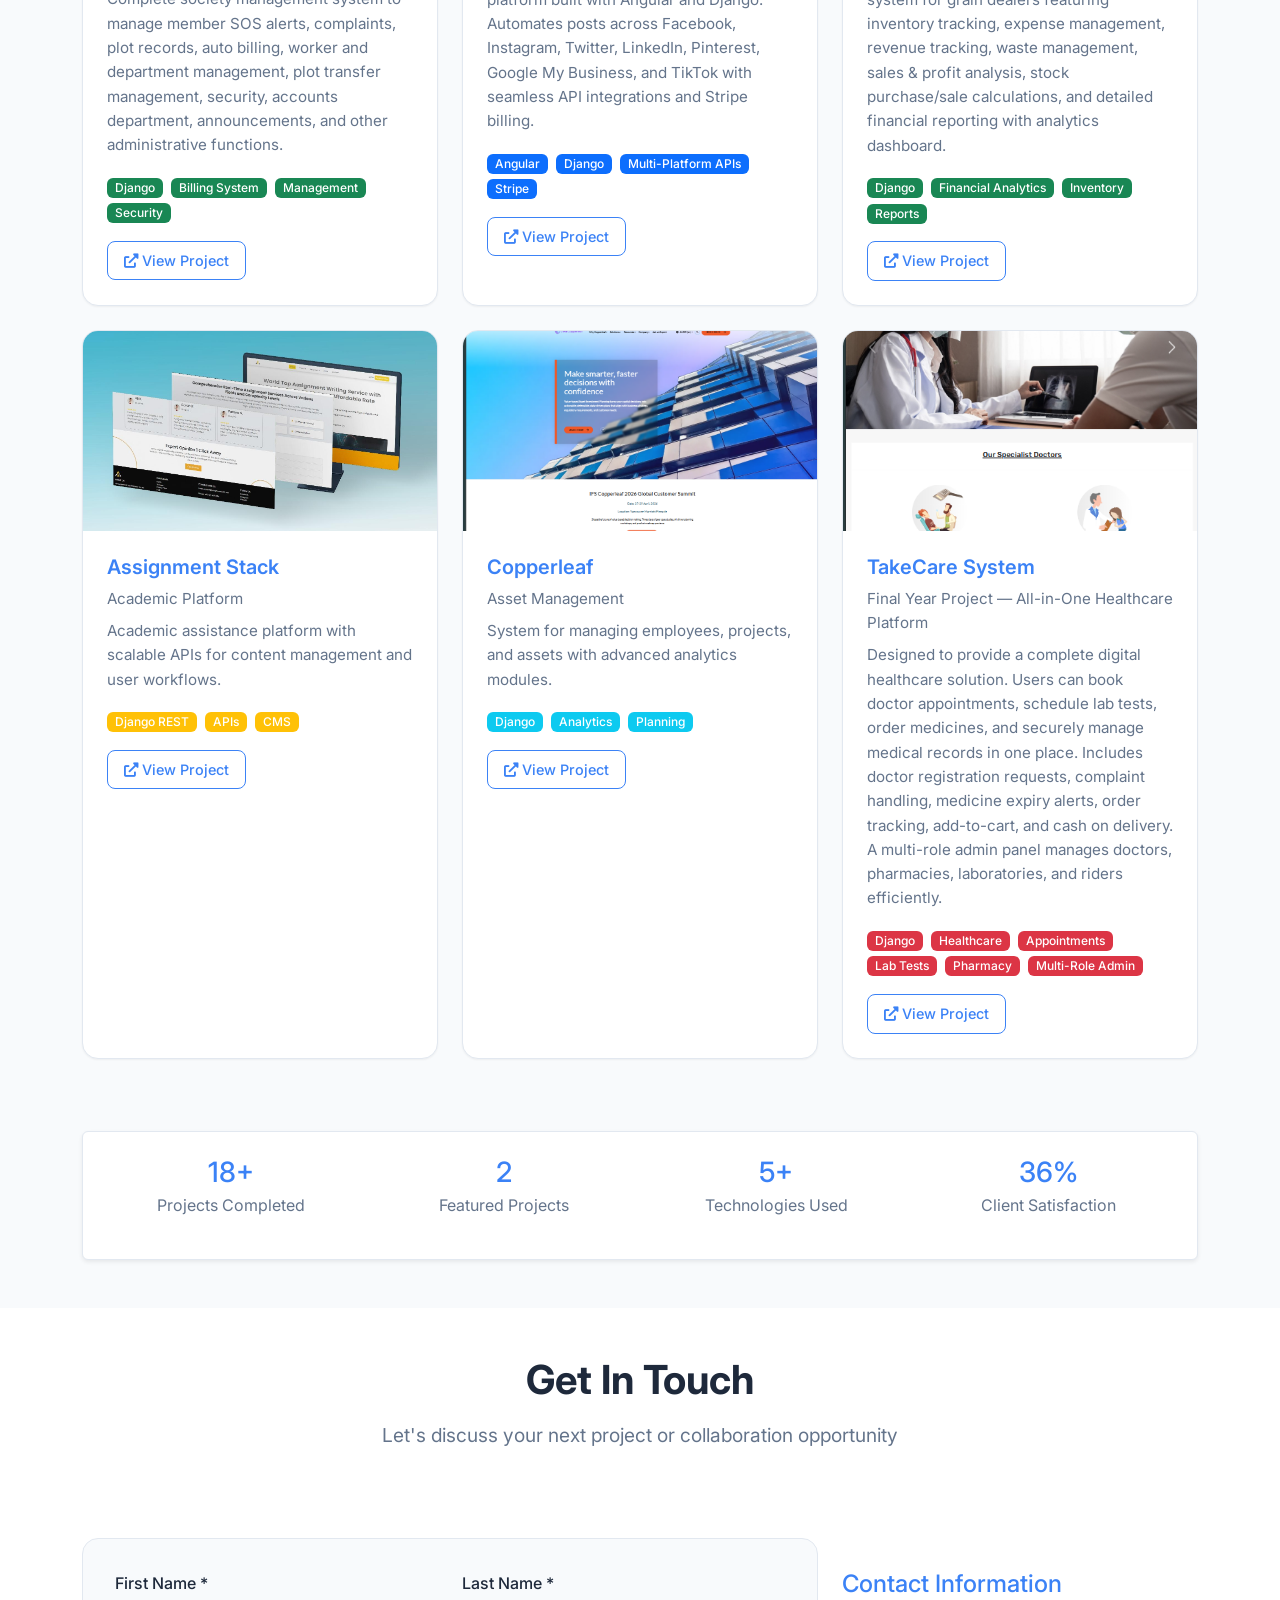
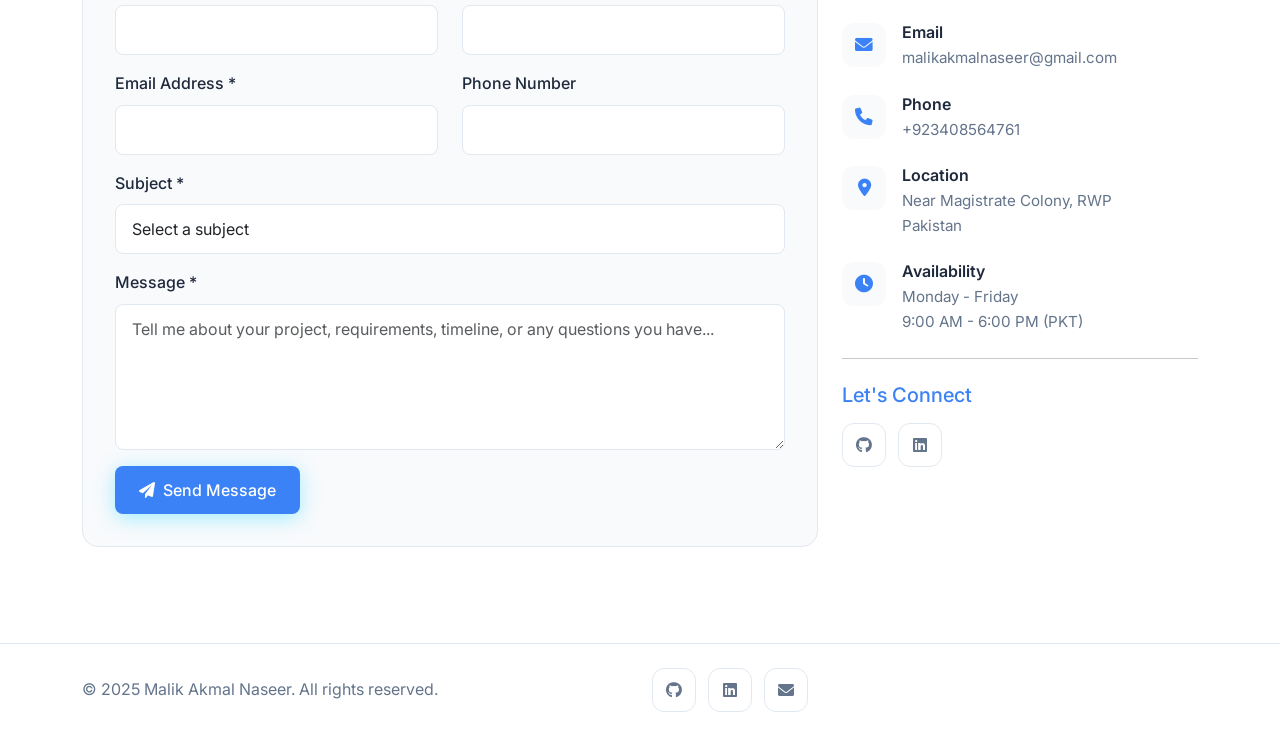
==== commit 1b67c6f0: "update project cars" ====
--- a/index.html
+++ b/index.html
@@ -124,7 +124,6 @@
                                 <ul class="list-unstyled">
                                     <li class="mb-2"><i class="fas fa-chess me-2 text-primary"></i>Chess</li>
                                     <li class="mb-2"><i class="fas fa-server me-2 text-primary"></i>DevOps</li>
-                                    <li class="mb-2"><i class="fas fa-code me-2 text-primary"></i>Open Source</li>
                                     <li class="mb-2"><i class="fas fa-book me-2 text-primary"></i>Learning</li>
                                 </ul>
                             </div>
@@ -438,17 +437,20 @@
                 </div>
                 <div class="col-lg-4 mb-4" data-animate="fade-up" data-delay="300">
                     <div class="project-card">
-                        <img src="images/takecare.jpg" alt="TakeCare" class="project-image">
+                        <img src="images/takecare/home.png" alt="TakeCare" class="project-image">
                         <div class="project-content">
                             <h5 class="text-primary">TakeCare System</h5>
-                            <p class="text-muted small mb-2">Healthcare Platform</p>
-                            <p>Healthcare platform connecting patients with doctors and pharmacies with booking system.</p>
+                            <p class="text-muted small mb-2">Final Year Project — All-in-One Healthcare Platform</p>
+                            <p>Designed to provide a complete digital healthcare solution. Users can book doctor appointments, schedule lab tests, order medicines, and securely manage medical records in one place. Includes doctor registration requests, complaint handling, medicine expiry alerts, order tracking, add-to-cart, and cash on delivery. A multi-role admin panel manages doctors, pharmacies, laboratories, and riders efficiently.</p>
                             <div class="project-tech mb-3">
                                 <span class="badge bg-danger me-1">Django</span>
                                 <span class="badge bg-danger me-1">Healthcare</span>
-                                <span class="badge bg-danger me-1">Booking</span>
-                            </div>
-                            <a href="https://takecaresystem.pythonanywhere.com/" class="btn btn-outline-primary btn-sm">
+                                <span class="badge bg-danger me-1">Appointments</span>
+                                <span class="badge bg-danger me-1">Lab Tests</span>
+                                <span class="badge bg-danger me-1">Pharmacy</span>
+                                <span class="badge bg-danger me-1">Multi-Role Admin</span>
+                            </div>
+                            <a href="https://takecaresystem.pythonanywhere.com/" class="btn btn-outline-primary btn-sm" target="_blank">
                                 <i class="fas fa-external-link-alt me-1"></i>View Project
                             </a>
                         </div>
@@ -716,21 +718,22 @@
     }
 
     // --- 5. Navbar scroll effect + scroll progress bar ---
-    const scrollBar = document.getElementById('scroll-progress');
+    const scrollBar   = document.getElementById('scroll-progress');
+    const navbar      = document.querySelector('.navbar');
+    const heroSection = document.getElementById('home');
+
     window.addEventListener('scroll', () => {
         // Progress bar
         const scrollTop    = document.documentElement.scrollTop;
         const scrollHeight = document.documentElement.scrollHeight - document.documentElement.clientHeight;
         scrollBar.style.width = (scrollTop / scrollHeight * 100) + '%';
 
-        // Navbar opacity
-        const navbar = document.querySelector('.navbar');
-        if (scrollTop > 50) {
-            navbar.style.background = 'rgba(10, 10, 20, 0.97)';
-            navbar.style.boxShadow  = '0 4px 30px rgba(0,0,0,0.4)';
+        // Switch navbar theme once hero is scrolled past
+        const heroBottom = heroSection.offsetTop + heroSection.offsetHeight;
+        if (scrollTop >= heroBottom - 80) {
+            navbar.classList.add('scrolled-dark');
         } else {
-            navbar.style.background = 'rgba(10, 10, 20, 0.75)';
-            navbar.style.boxShadow  = 'none';
+            navbar.classList.remove('scrolled-dark');
         }
     });
 
--- a/styles.css
+++ b/styles.css
@@ -34,14 +34,26 @@
 /* Navigation */
 .navbar {
     backdrop-filter: blur(12px);
-    background-color: rgba(10, 10, 20, 0.75) !important;
-    border-bottom: 1px solid rgba(255, 255, 255, 0.08);
-    transition: all 0.3s ease;
+    background-color: rgba(255, 255, 255, 0.98) !important;
+    border-bottom: 1px solid rgba(0, 0, 0, 0.08);
+    transition: background-color 0.4s ease, box-shadow 0.4s ease, border-color 0.4s ease;
+}
+
+/* Dark theme applied via JS after hero */
+.navbar.scrolled-dark {
+    background-color: rgba(10, 10, 20, 0.97) !important;
+    border-bottom: 1px solid rgba(0, 212, 255, 0.15);
+    box-shadow: 0 4px 30px rgba(0, 0, 0, 0.4);
 }
 
 .navbar-brand {
     font-weight: 700;
     font-size: 1.5rem;
+    color: #1e293b !important;
+    transition: color 0.4s ease;
+}
+
+.navbar.scrolled-dark .navbar-brand {
     color: #00d4ff !important;
 }
 
@@ -51,19 +63,38 @@
     padding: 8px 16px !important;
     border-radius: 8px;
     transition: all 0.3s ease;
+    color: #1e293b !important;
+}
+
+.navbar.scrolled-dark .navbar-nav .nav-link {
     color: #e2e8f0 !important;
 }
 
 .navbar-nav .nav-link:hover,
 .navbar-nav .nav-link.active {
+    background-color: rgba(0, 0, 0, 0.06);
+    color: var(--primary-color) !important;
+}
+
+.navbar.scrolled-dark .navbar-nav .nav-link:hover,
+.navbar.scrolled-dark .navbar-nav .nav-link.active {
     background-color: rgba(255, 255, 255, 0.1);
     color: #00d4ff !important;
 }
 
 .navbar-toggler {
-    border-color: rgba(255,255,255,0.3);
-}
+    border-color: rgba(0, 0, 0, 0.2);
+}
+
+.navbar.scrolled-dark .navbar-toggler {
+    border-color: rgba(255, 255, 255, 0.3);
+}
+
 .navbar-toggler-icon {
+    filter: none;
+}
+
+.navbar.scrolled-dark .navbar-toggler-icon {
     filter: invert(1);
 }
 
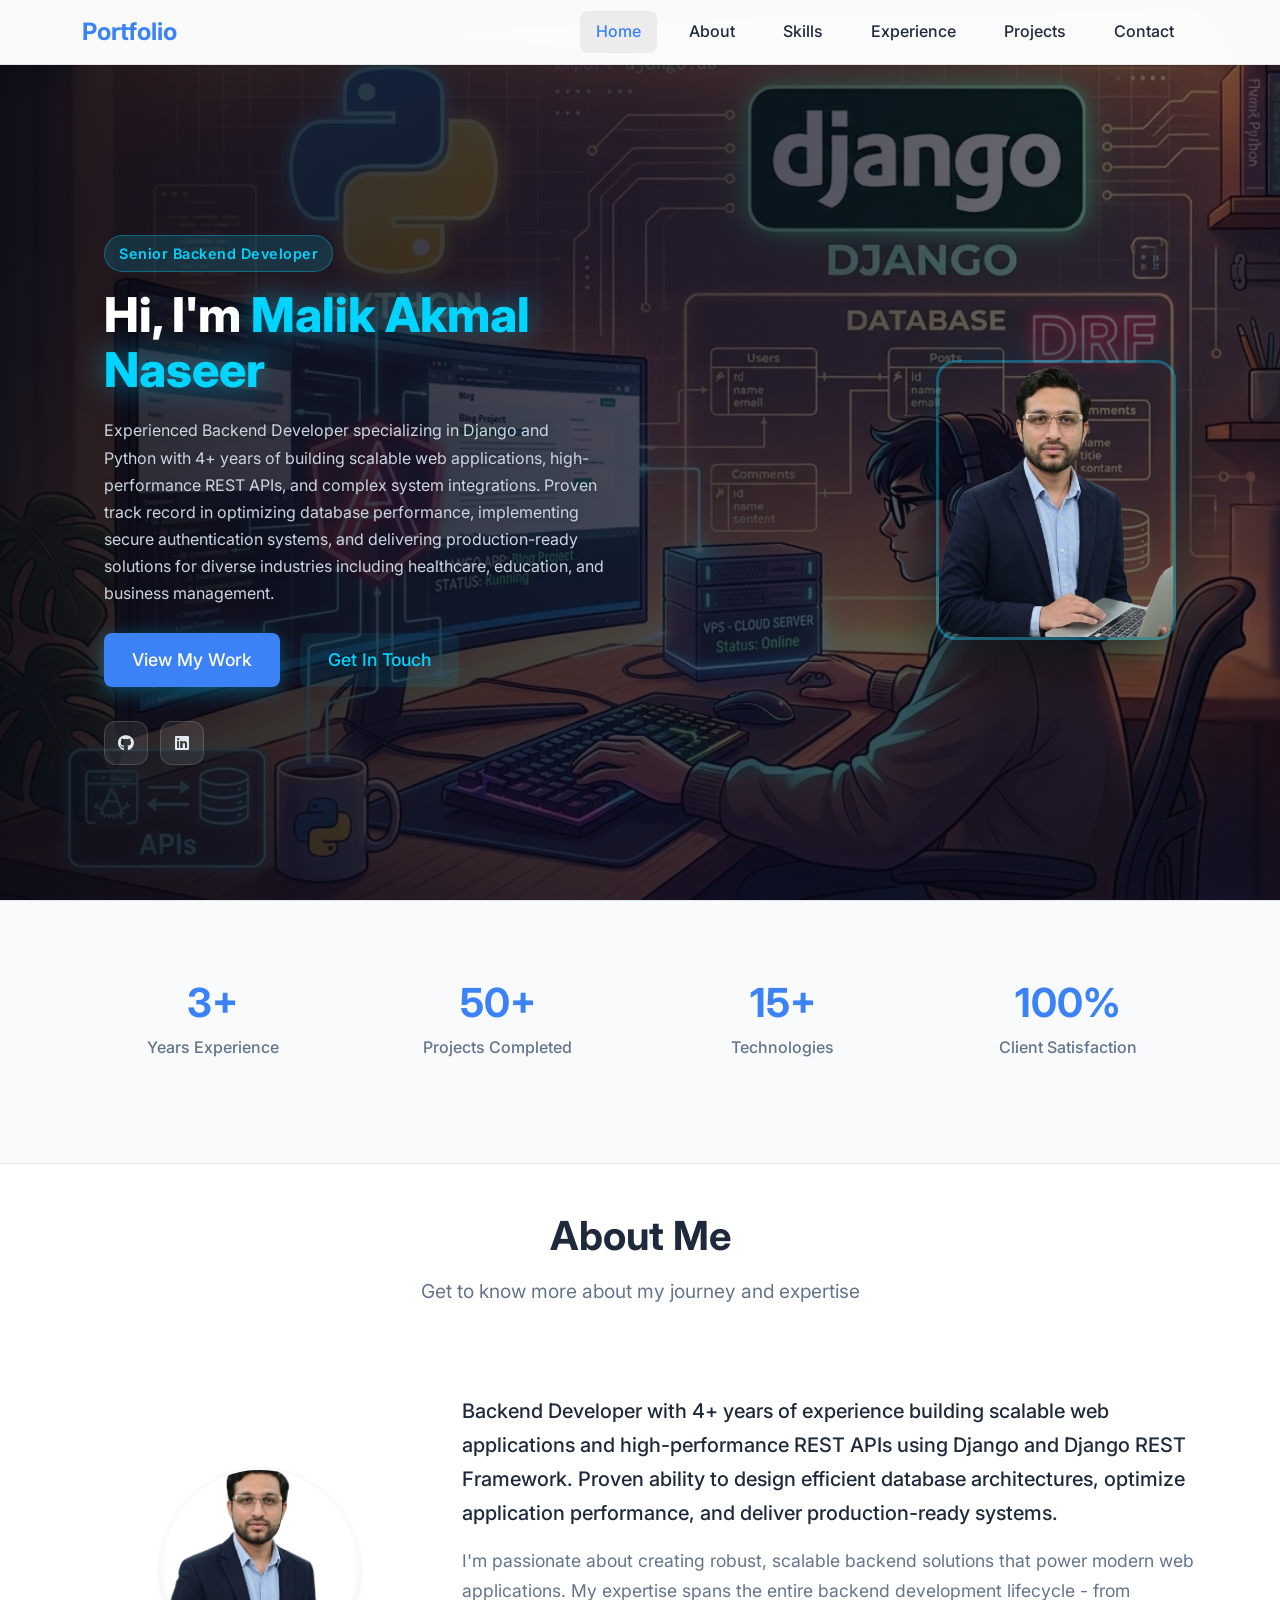
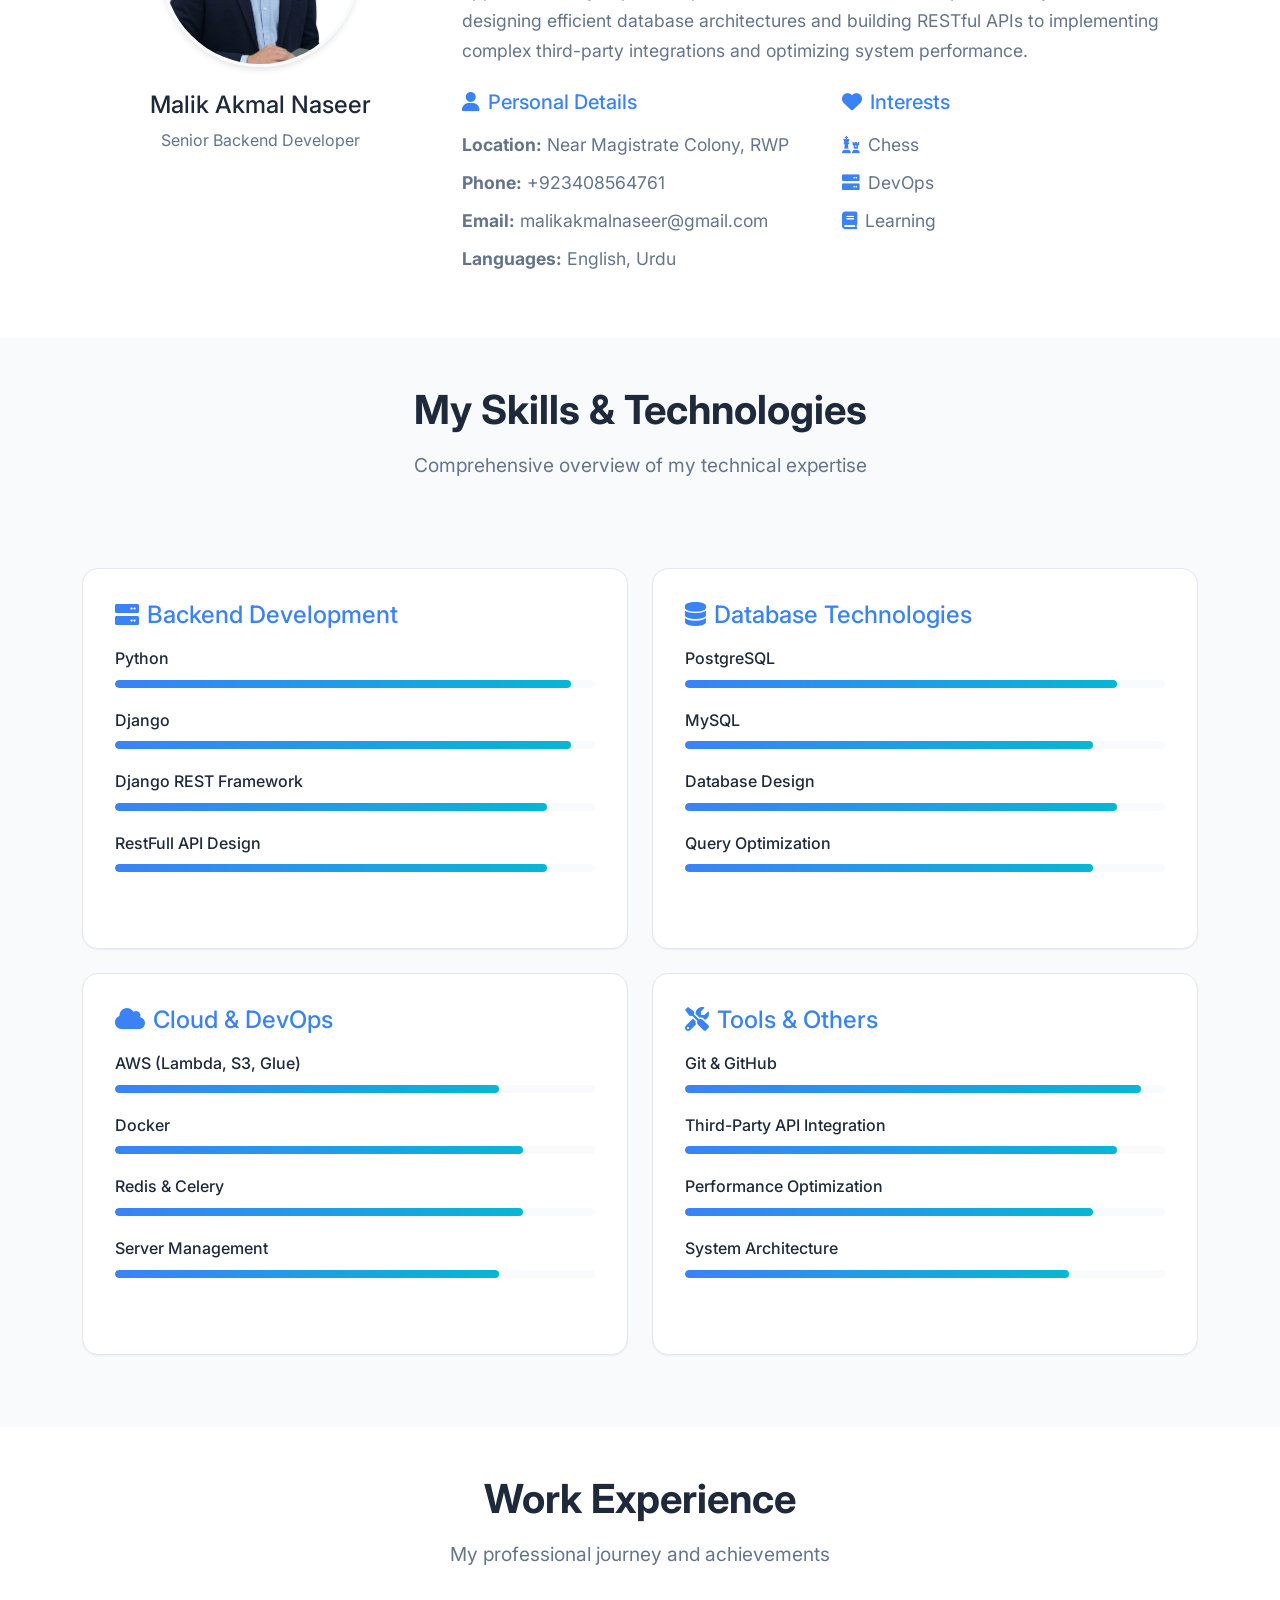
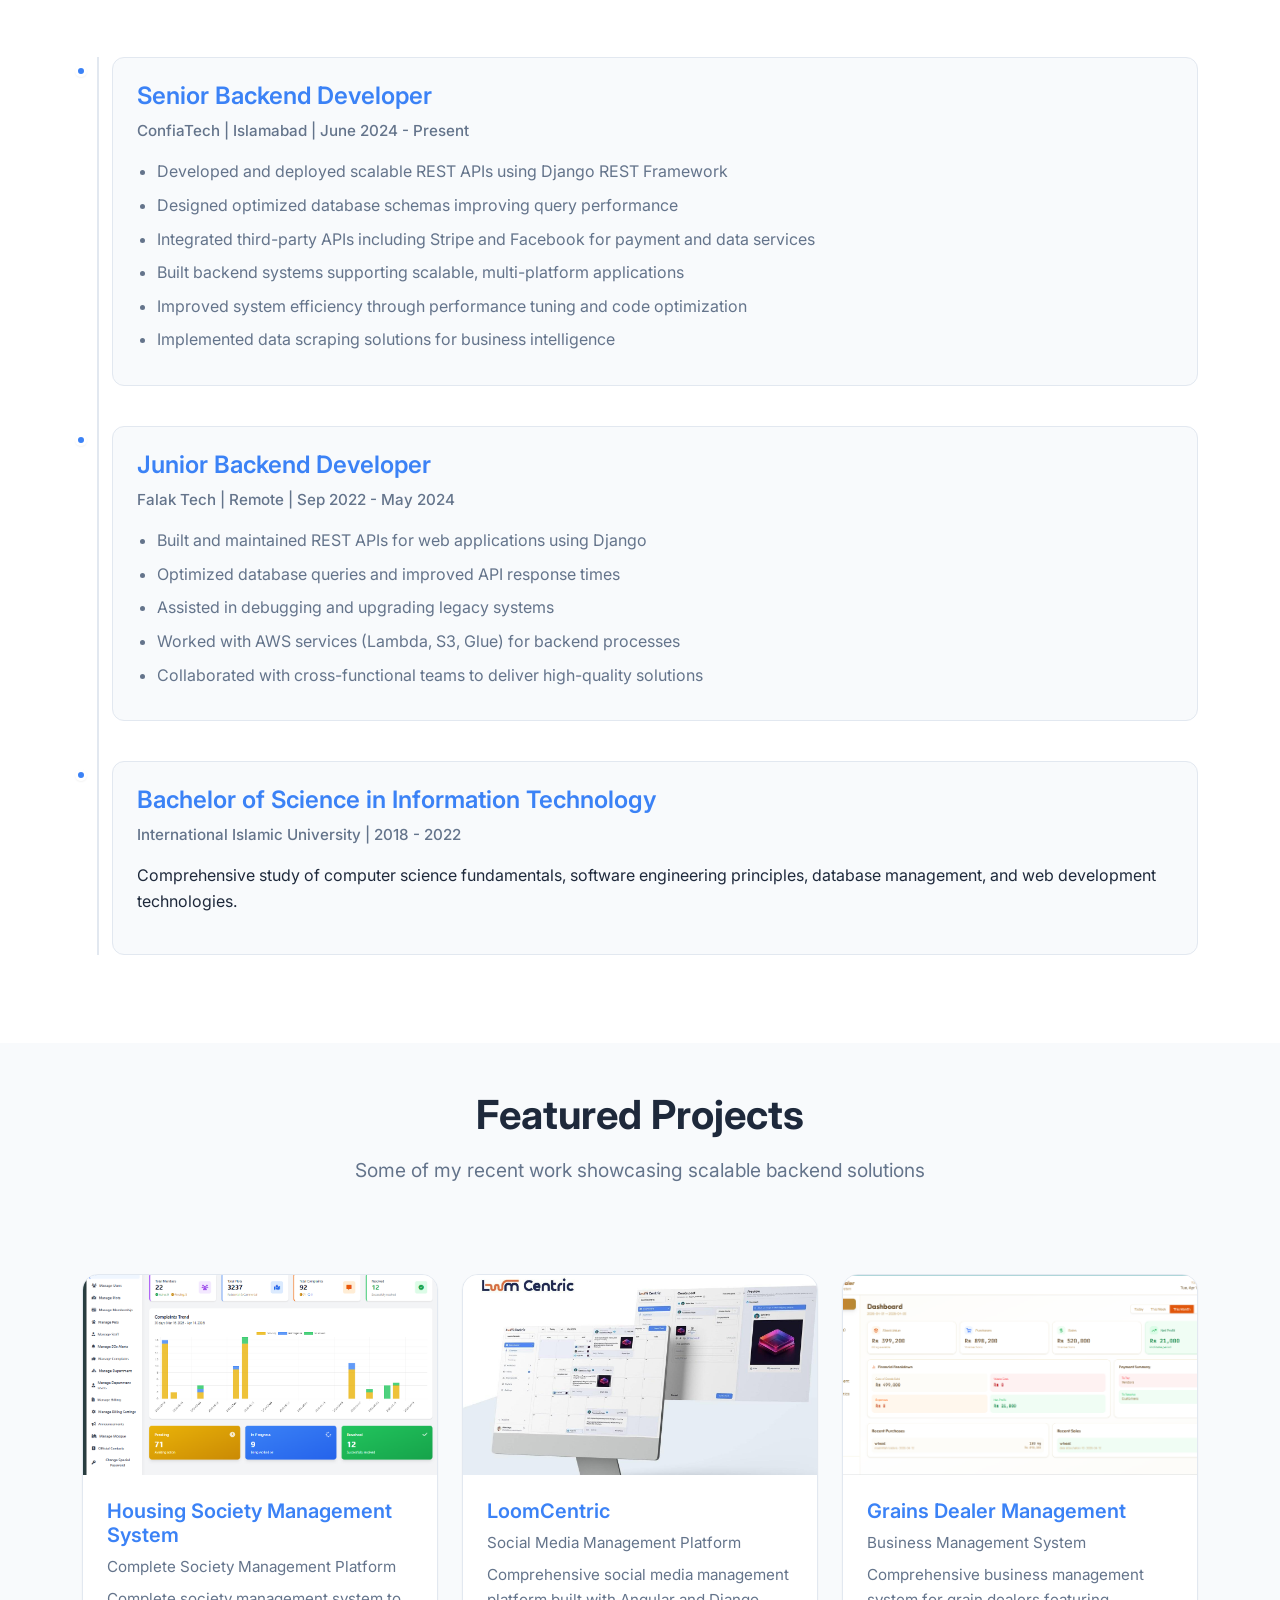
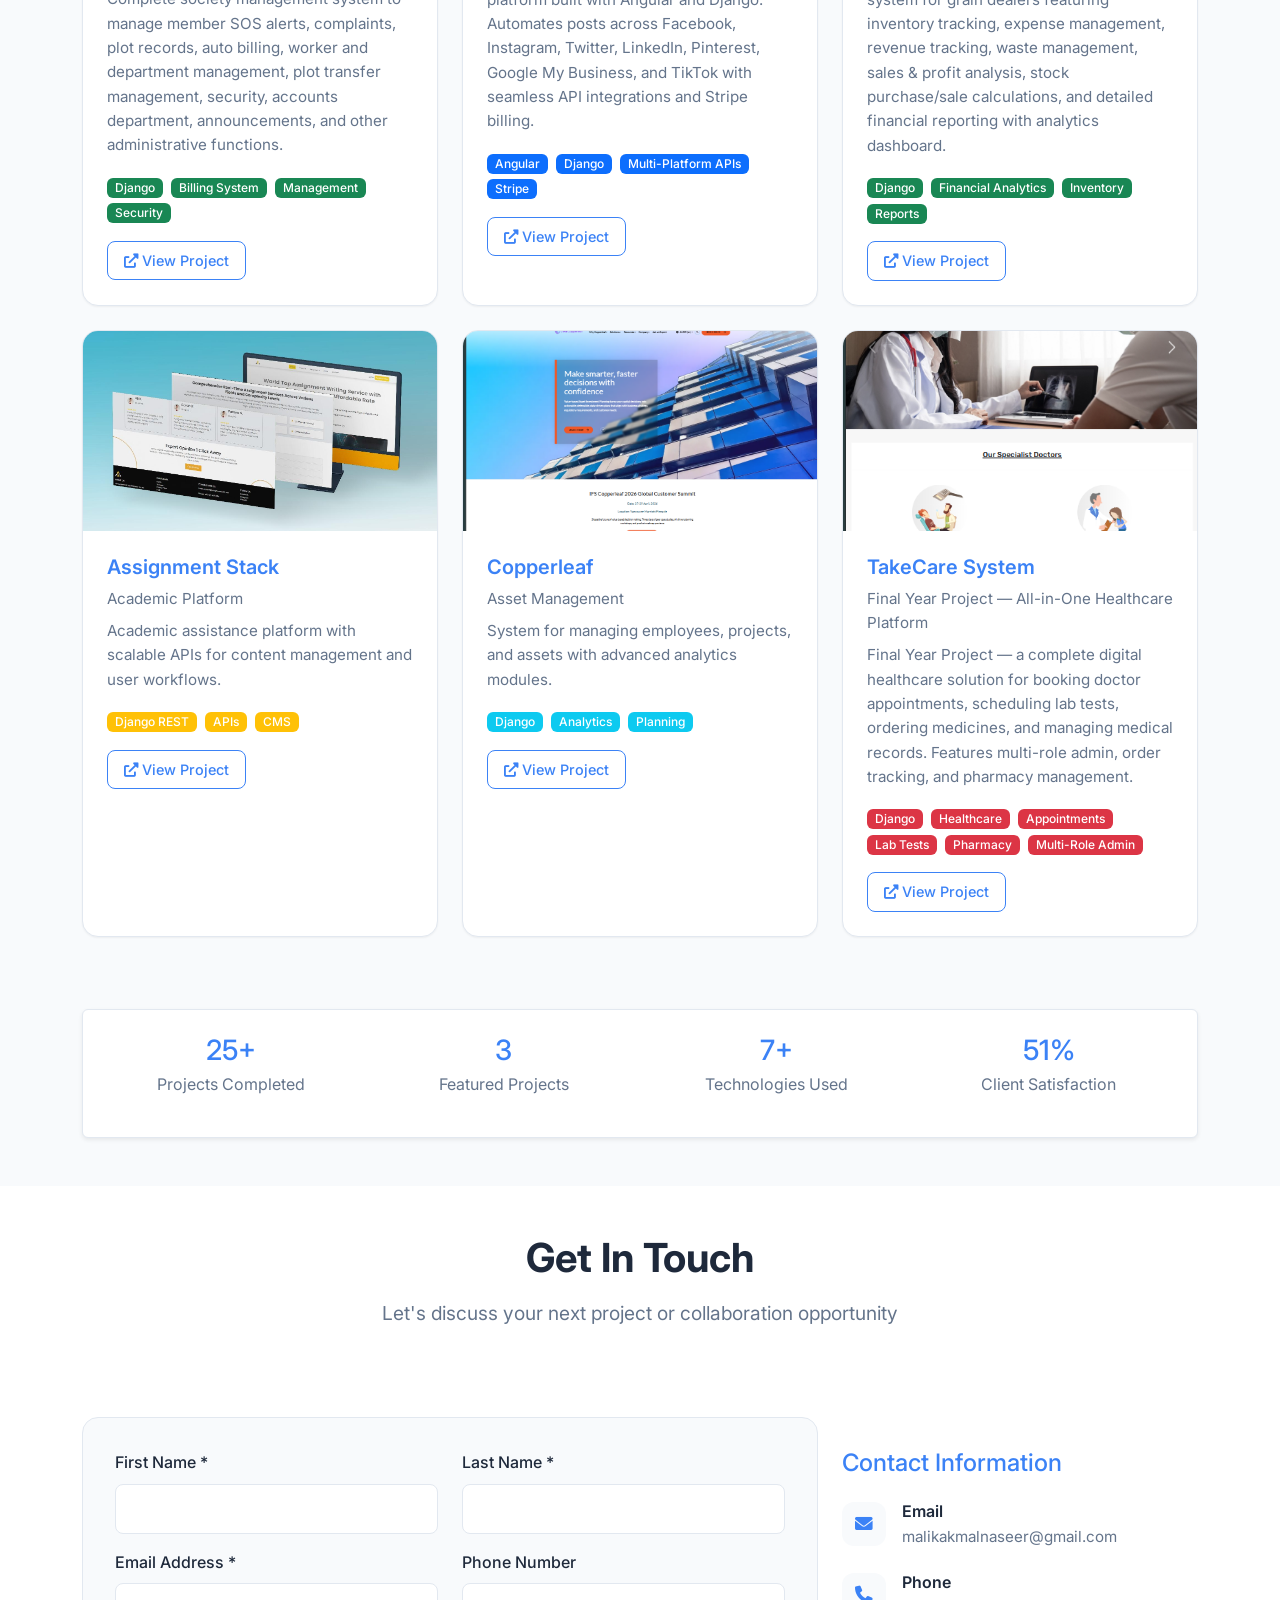
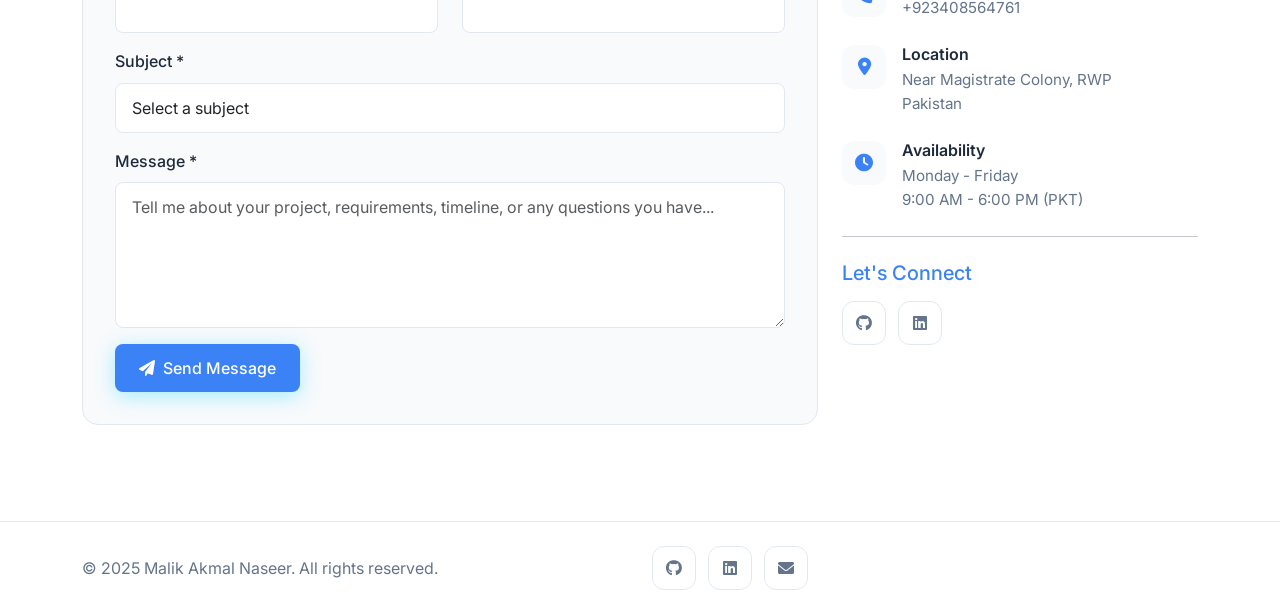
==== commit 25306aa3: "update" ====
--- a/index.html
+++ b/index.html
@@ -441,7 +441,7 @@
                         <div class="project-content">
                             <h5 class="text-primary">TakeCare System</h5>
                             <p class="text-muted small mb-2">Final Year Project — All-in-One Healthcare Platform</p>
-                            <p>Designed to provide a complete digital healthcare solution. Users can book doctor appointments, schedule lab tests, order medicines, and securely manage medical records in one place. Includes doctor registration requests, complaint handling, medicine expiry alerts, order tracking, add-to-cart, and cash on delivery. A multi-role admin panel manages doctors, pharmacies, laboratories, and riders efficiently.</p>
+                            <p>Final Year Project — a complete digital healthcare solution for booking doctor appointments, scheduling lab tests, ordering medicines, and managing medical records. Features multi-role admin, order tracking, and pharmacy management.</p>
                             <div class="project-tech mb-3">
                                 <span class="badge bg-danger me-1">Django</span>
                                 <span class="badge bg-danger me-1">Healthcare</span>
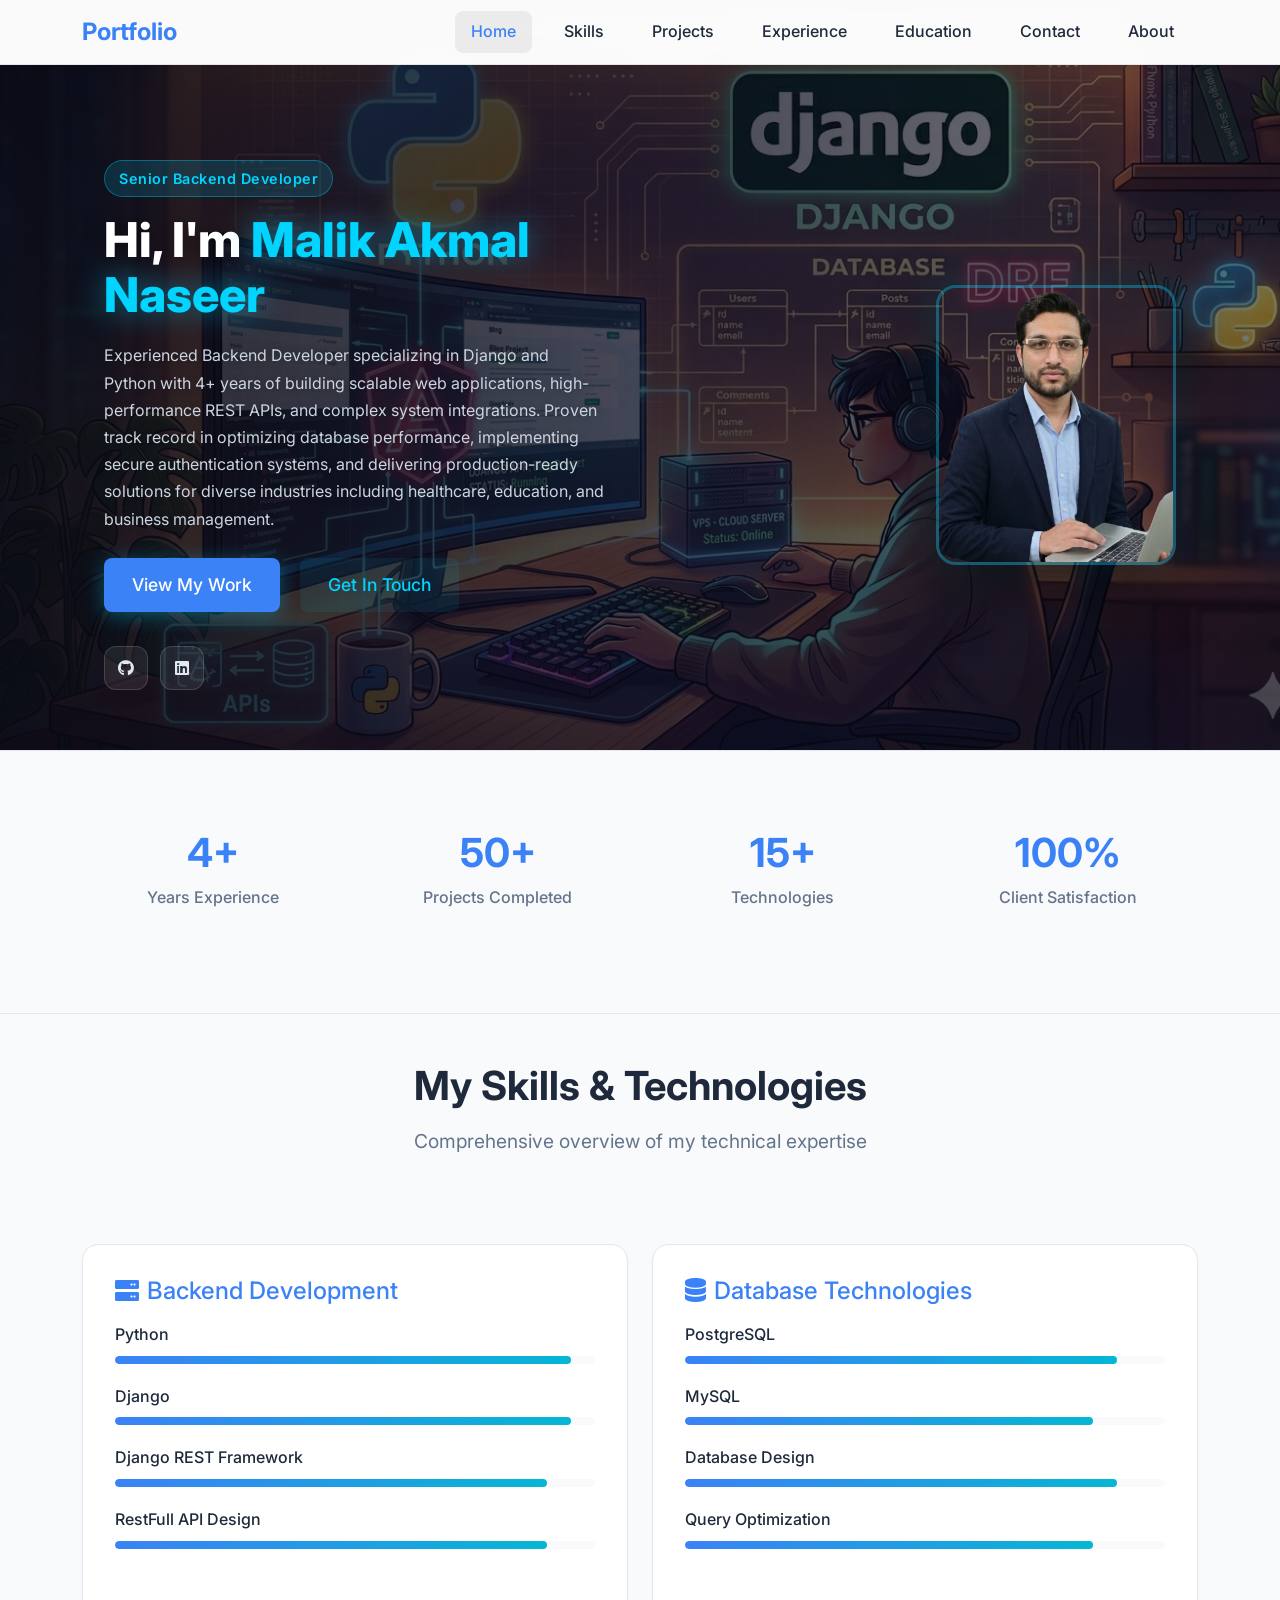
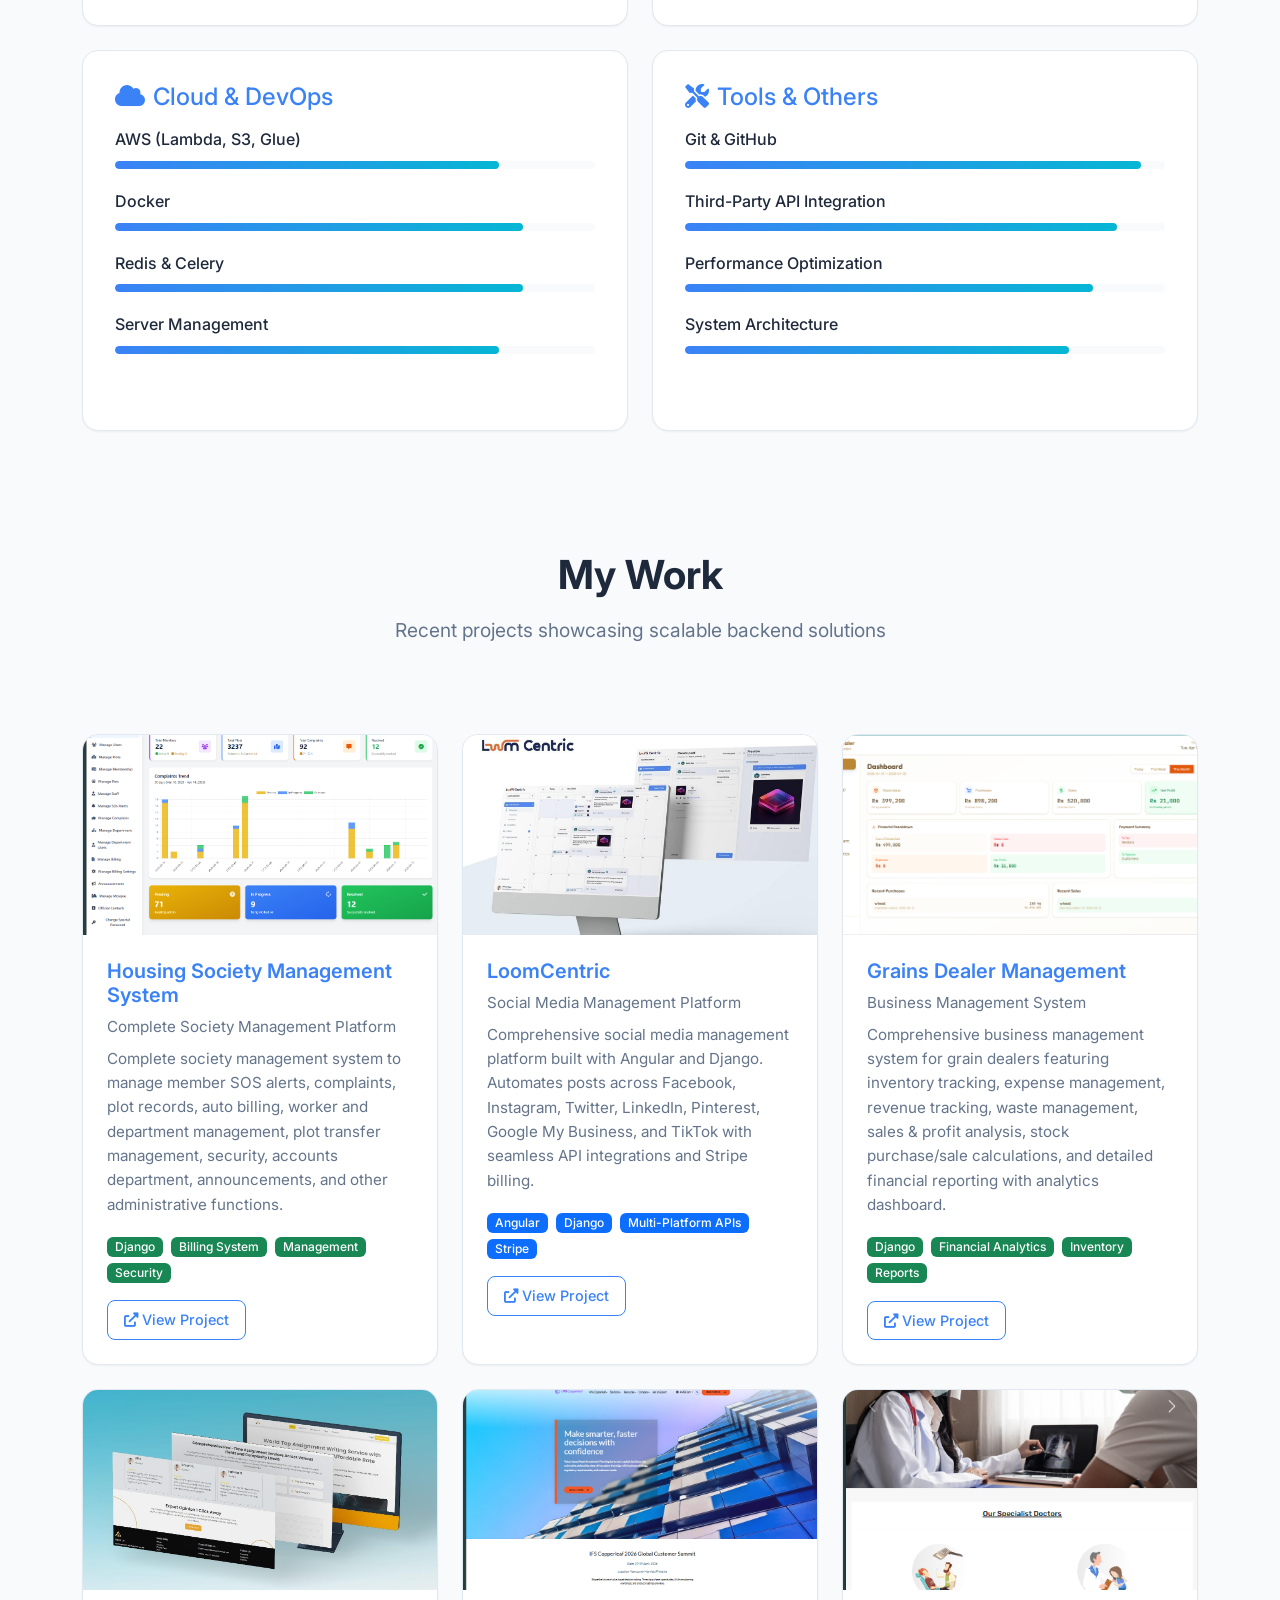
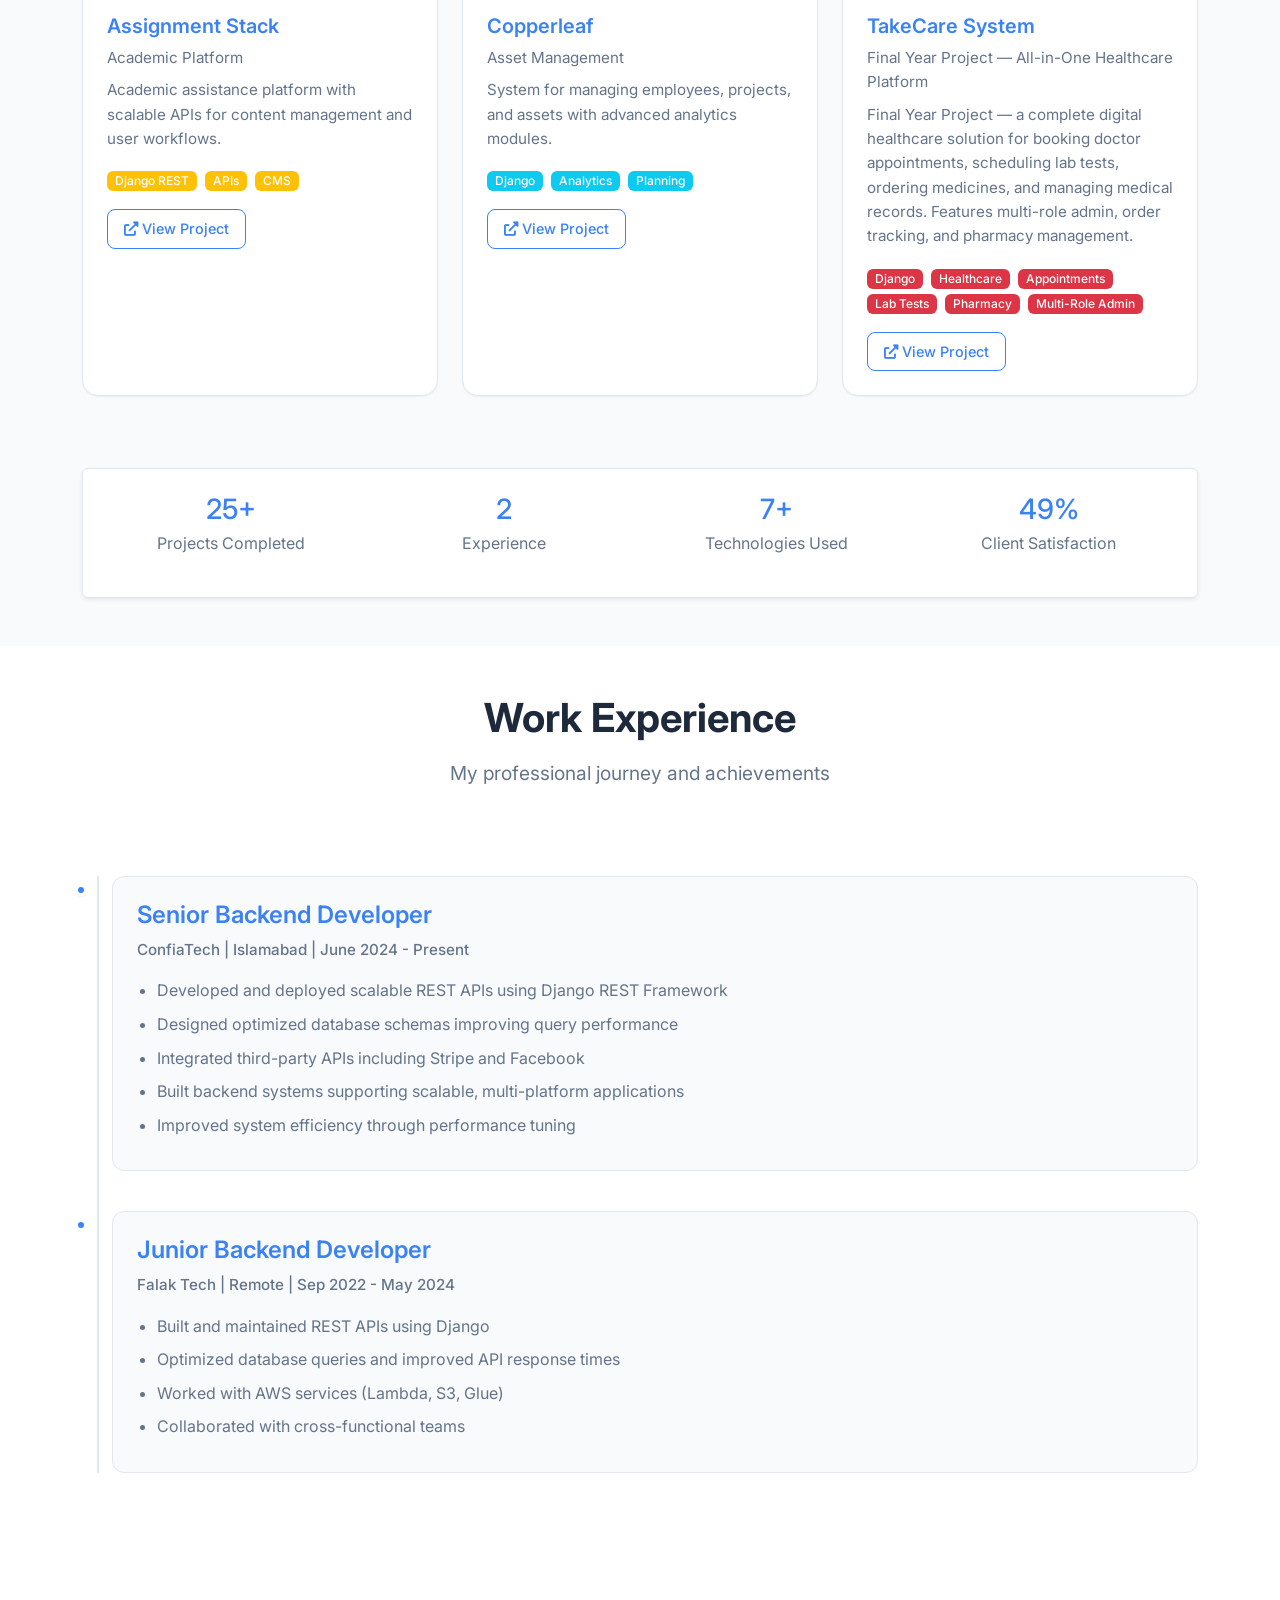
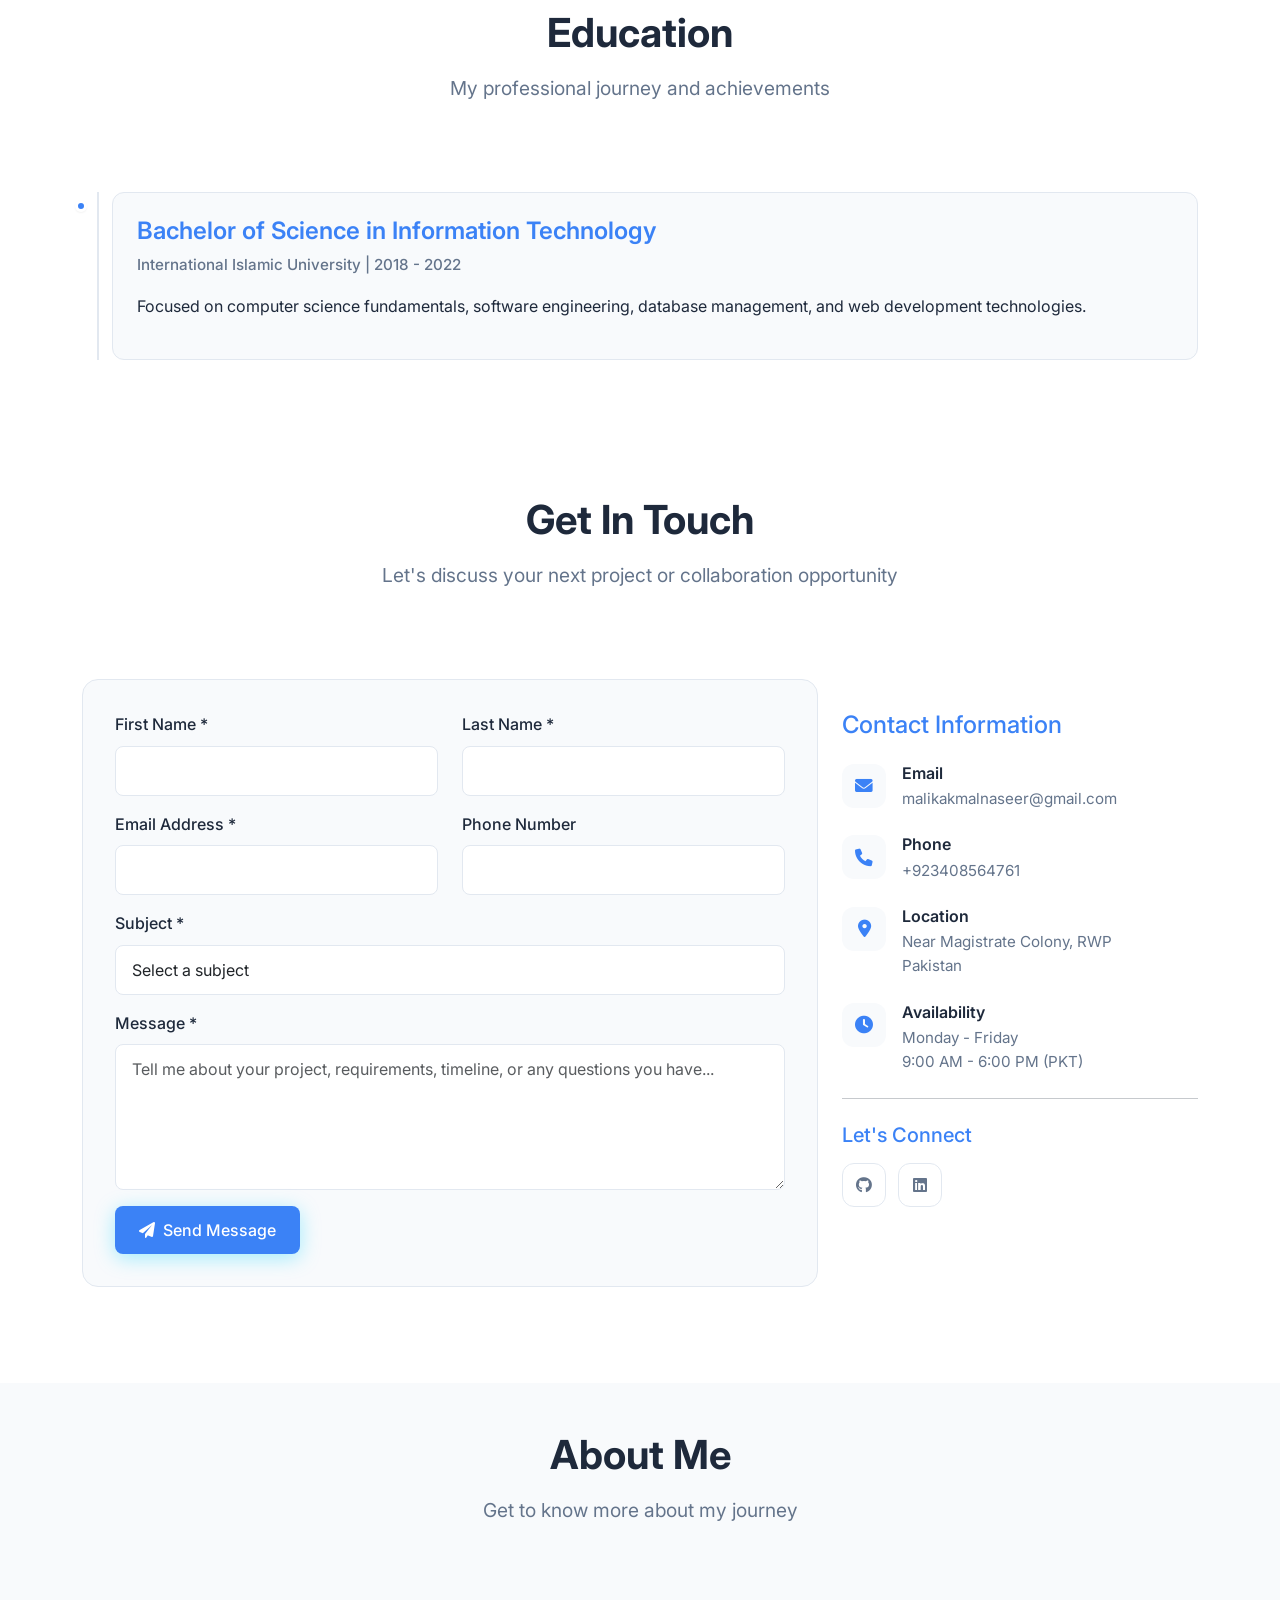
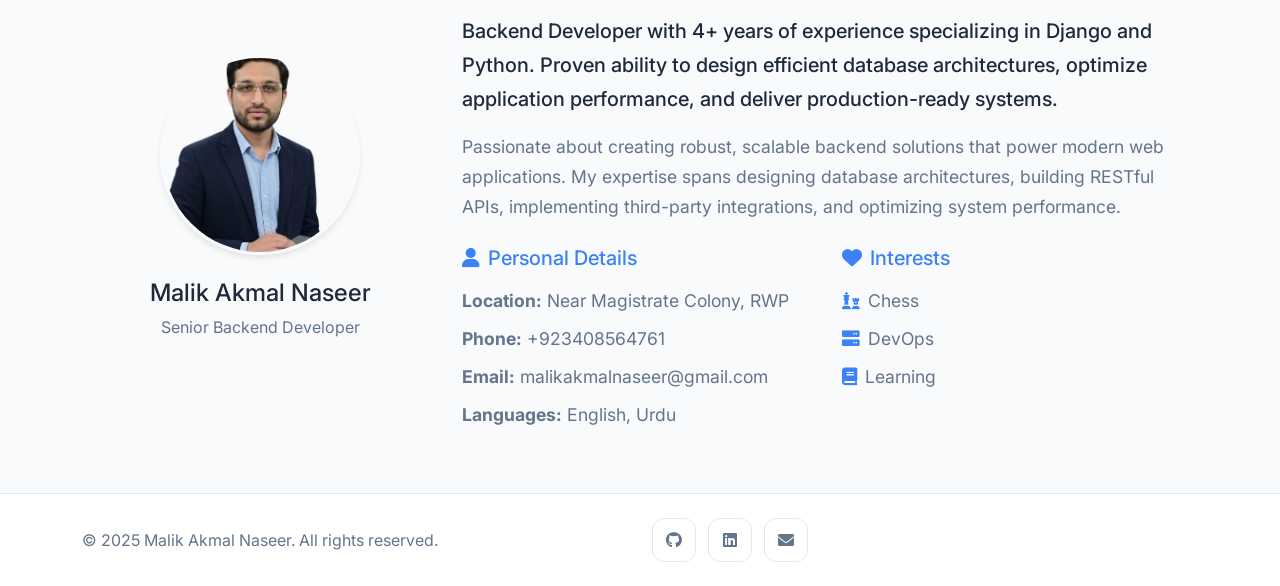
==== commit ae58bf28: "refactor and update style" ====
--- a/index.html
+++ b/index.html
@@ -22,11 +22,12 @@
             <div class="collapse navbar-collapse" id="navbarNav">
                 <ul class="navbar-nav ms-auto">
                     <li class="nav-item"><a class="nav-link" href="#home">Home</a></li>
+                    <li class="nav-item"><a class="nav-link" href="#skills">Skills</a></li>
+                    <li class="nav-item"><a class="nav-link" href="#projects">Projects</a></li>
+                    <li class="nav-item"><a class="nav-link" href="#experience">Experience</a></li>
+                    <li class="nav-item"><a class="nav-link" href="#education">Education</a></li>
+                    <li class="nav-item"><a class="nav-link" href="#contact">Contact</a></li>
                     <li class="nav-item"><a class="nav-link" href="#about">About</a></li>
-                    <li class="nav-item"><a class="nav-link" href="#skills">Skills</a></li>
-                    <li class="nav-item"><a class="nav-link" href="#experience">Experience</a></li>
-                    <li class="nav-item"><a class="nav-link" href="#projects">Projects</a></li>
-                    <li class="nav-item"><a class="nav-link" href="#contact">Contact</a></li>
                 </ul>
             </div>
         </div>
@@ -86,54 +87,6 @@
         </div>
     </section>
 
-    <!-- About Section -->
-    <section id="about" class="about-section py-5">
-        <div class="container">
-            <div class="row">
-                <div class="col-12 text-center mb-5">
-                    <h2 class="section-title" data-animate="fade-up">About Me</h2>
-                    <p class="section-subtitle" data-animate="fade-up" data-delay="100">Get to know more about my journey and expertise</p>
-                </div>
-            </div>
-            <div class="row align-items-center">
-                <div class="col-lg-4 mb-5" data-animate="fade-left">
-                    <div class="text-center">
-                        <img src="images/profile.png" alt="Malik Akmal Naseer" class="img-fluid rounded-circle mb-4 about-image">
-                        <h4>Malik Akmal Naseer</h4>
-                        <p class="text-muted">Senior Backend Developer</p>
-                    </div>
-                </div>
-                <div class="col-lg-8" data-animate="fade-right" data-delay="150">
-                    <div class="about-content">
-                        <p class="lead">Backend Developer with 4+ years of experience building scalable web applications and high-performance REST APIs using Django and Django REST Framework. Proven ability to design efficient database architectures, optimize application performance, and deliver production-ready systems.</p>
-                        
-                        <p>I'm passionate about creating robust, scalable backend solutions that power modern web applications. My expertise spans the entire backend development lifecycle - from designing efficient database architectures and building RESTful APIs to implementing complex third-party integrations and optimizing system performance.</p>
-
-                        <div class="row mt-4">
-                            <div class="col-md-6">
-                                <h5 class="text-primary mb-3"><i class="fas fa-user me-2"></i>Personal Details</h5>
-                                <ul class="list-unstyled">
-                                    <li class="mb-2"><strong>Location:</strong> Near Magistrate Colony, RWP</li>
-                                    <li class="mb-2"><strong>Phone:</strong> +923408564761</li>
-                                    <li class="mb-2"><strong>Email:</strong> malikakmalnaseer@gmail.com</li>
-                                    <li class="mb-2"><strong>Languages:</strong> English, Urdu</li>
-                                </ul>
-                            </div>
-                            <div class="col-md-6">
-                                <h5 class="text-primary mb-3"><i class="fas fa-heart me-2"></i>Interests</h5>
-                                <ul class="list-unstyled">
-                                    <li class="mb-2"><i class="fas fa-chess me-2 text-primary"></i>Chess</li>
-                                    <li class="mb-2"><i class="fas fa-server me-2 text-primary"></i>DevOps</li>
-                                    <li class="mb-2"><i class="fas fa-book me-2 text-primary"></i>Learning</li>
-                                </ul>
-                            </div>
-                        </div>
-                    </div>
-                </div>
-            </div>
-        </div>
-    </section>
-
     <!-- Skills Section -->
     <section id="skills" class="skills-section py-5 bg-light">
         <div class="container">
@@ -271,77 +224,18 @@
         </div>
     </section>
 
-    <!-- Experience Section -->
-    <section id="experience" class="experience-section py-5">
-        <div class="container">
-            <div class="row">
-                <div class="col-12 text-center mb-5">
-                    <h2 class="section-title" data-animate="fade-up">Work Experience</h2>
-                    <p class="section-subtitle" data-animate="fade-up" data-delay="100">My professional journey and achievements</p>
-                </div>
-            </div>
-            <div class="row">
-                <div class="col-12">
-                    <div class="timeline">
-                        <!-- Current Position -->
-                        <div class="timeline-item" data-animate="fade-right" data-delay="0">
-                            <div class="timeline-marker"></div>
-                            <div class="timeline-content">
-                                <h4 class="text-primary">Senior Backend Developer</h4>
-                                <div class="timeline-meta">ConfiaTech | Islamabad | June 2024 - Present</div>
-                                <ul class="timeline-list">
-                                    <li>Developed and deployed scalable REST APIs using Django REST Framework</li>
-                                    <li>Designed optimized database schemas improving query performance</li>
-                                    <li>Integrated third-party APIs including Stripe and Facebook for payment and data services</li>
-                                    <li>Built backend systems supporting scalable, multi-platform applications</li>
-                                    <li>Improved system efficiency through performance tuning and code optimization</li>
-                                    <li>Implemented data scraping solutions for business intelligence</li>
-                                </ul>
-                            </div>
-                        </div>
-
-                        <!-- Previous Position -->
-                        <div class="timeline-item" data-animate="fade-right" data-delay="150">
-                            <div class="timeline-marker"></div>
-                            <div class="timeline-content">
-                                <h4 class="text-primary">Junior Backend Developer</h4>
-                                <div class="timeline-meta">Falak Tech | Remote | Sep 2022 - May 2024</div>
-                                <ul class="timeline-list">
-                                    <li>Built and maintained REST APIs for web applications using Django</li>
-                                    <li>Optimized database queries and improved API response times</li>
-                                    <li>Assisted in debugging and upgrading legacy systems</li>
-                                    <li>Worked with AWS services (Lambda, S3, Glue) for backend processes</li>
-                                    <li>Collaborated with cross-functional teams to deliver high-quality solutions</li>
-                                </ul>
-                            </div>
-                        </div>
-
-                        <!-- Education -->
-                        <div class="timeline-item" data-animate="fade-right" data-delay="300">
-                            <div class="timeline-marker"></div>
-                            <div class="timeline-content">
-                                <h4 class="text-primary">Bachelor of Science in Information Technology</h4>
-                                <div class="timeline-meta">International Islamic University | 2018 - 2022</div>
-                                <p>Comprehensive study of computer science fundamentals, software engineering principles, database management, and web development technologies.</p>
-                            </div>
-                        </div>
-                    </div>
-                </div>
-            </div>
-        </div>
-    </section>
     <!-- Projects Section -->
     <section id="projects" class="projects-section py-5 bg-light">
         <div class="container">
             <div class="row">
                 <div class="col-12 text-center mb-5">
-                    <h2 class="section-title" data-animate="fade-up">Featured Projects</h2>
-                    <p class="section-subtitle" data-animate="fade-up" data-delay="100">Some of my recent work showcasing scalable backend solutions</p>
+                    <h2 class="section-title" data-animate="fade-up">My Work</h2>
+                    <p class="section-subtitle" data-animate="fade-up" data-delay="100">Recent projects showcasing scalable backend solutions</p>
                 </div>
             </div>
             <div class="row">
                 <!-- Housing Society Management System -->
-                <div class="col-lg-4 mb-4" data-animate="fade-up" data-delay="0">
+                <div class="col-lg-4 col-md-6 mb-4" data-animate="fade-up" data-delay="0">
                     <div class="project-card">
                         <img src="images/housing/dashboard.png" alt="Housing Society Management" class="project-image">
                         <div class="project-content">
@@ -361,7 +255,7 @@
                     </div>
                 </div>
                 
-                <div class="col-lg-4 mb-4" data-animate="fade-up" data-delay="150">
+                <div class="col-lg-4 col-md-6 mb-4" data-animate="fade-up" data-delay="150">
                     <div class="project-card">
                         <img src="images/loomcentric.jpeg" alt="LoomCentric" class="project-image">
                         <div class="project-content">
@@ -380,7 +274,8 @@
                         </div>
                     </div>
                 </div>
-                <div class="col-lg-4 mb-4" data-animate="fade-up" data-delay="300">
+
+                <div class="col-lg-4 col-md-6 mb-4" data-animate="fade-up" data-delay="300">
                     <div class="project-card">
                         <img src="images/grains_dealer/dashboard.png" alt="Grains Dealer" class="project-image">
                         <div class="project-content">
@@ -399,7 +294,8 @@
                         </div>
                     </div>
                 </div>
-                <div class="col-lg-4 mb-4" data-animate="fade-up" data-delay="0">
+
+                <div class="col-lg-4 col-md-6 mb-4" data-animate="fade-up" data-delay="0">
                     <div class="project-card">
                         <img src="images/assignment-stack.jpeg" alt="Assignment Stack" class="project-image">
                         <div class="project-content">
@@ -417,7 +313,8 @@
                         </div>
                     </div>
                 </div>
-                <div class="col-lg-4 mb-4" data-animate="fade-up" data-delay="150">
+
+                <div class="col-lg-4 col-md-6 mb-4" data-animate="fade-up" data-delay="150">
                     <div class="project-card">
                         <img src="images/copperleaf.png" alt="Copperleaf" class="project-image">
                         <div class="project-content">
@@ -435,7 +332,8 @@
                         </div>
                     </div>
                 </div>
-                <div class="col-lg-4 mb-4" data-animate="fade-up" data-delay="300">
+
+                <div class="col-lg-4 col-md-6 mb-4" data-animate="fade-up" data-delay="300">
                     <div class="project-card">
                         <img src="images/takecare/home.png" alt="TakeCare" class="project-image">
                         <div class="project-content">
@@ -469,8 +367,8 @@
                                 <p class="mb-0 text-muted">Projects Completed</p>
                             </div>
                             <div class="col-md-3 mb-3">
-                                <h3 class="text-primary mb-1" data-count="7" data-suffix="">0</h3>
-                                <p class="mb-0 text-muted">Featured Projects</p>
+                                <h3 class="text-primary mb-1" data-count="4" data-suffix="">0</h3>
+                                <p class="mb-0 text-muted">Experience</p>
                             </div>
                             <div class="col-md-3 mb-3">
                                 <h3 class="text-primary mb-1" data-count="15" data-suffix="+">0</h3>
@@ -481,6 +379,82 @@
                                 <p class="mb-0 text-muted">Client Satisfaction</p>
                             </div>
                         </div>
+                    </div>
+                </div>
+            </div>
+        </div>
+    </section>
+
+    <!-- Experience Section -->
+    <section id="experience" class="experience-section py-5">
+        <div class="container">
+            <div class="row">
+                <div class="col-12 text-center mb-5">
+                    <h2 class="section-title" data-animate="fade-up">Work Experience</h2>
+                    <p class="section-subtitle" data-animate="fade-up" data-delay="100">My professional journey and achievements</p>
+                </div>
+            </div>
+            <div class="row">
+                <div class="col-12">
+                    <div class="timeline">
+                        <!-- Current Position -->
+                        <div class="timeline-item" data-animate="fade-right" data-delay="0">
+                            <div class="timeline-marker"></div>
+                            <div class="timeline-content">
+                                <h4 class="text-primary">Senior Backend Developer</h4>
+                                <div class="timeline-meta">ConfiaTech | Islamabad | June 2024 - Present</div>
+                                <ul class="timeline-list">
+                                    <li>Developed and deployed scalable REST APIs using Django REST Framework</li>
+                                    <li>Designed optimized database schemas improving query performance</li>
+                                    <li>Integrated third-party APIs including Stripe and Facebook</li>
+                                    <li>Built backend systems supporting scalable, multi-platform applications</li>
+                                    <li>Improved system efficiency through performance tuning</li>
+                                </ul>
+                            </div>
+                        </div>
+
+                        <!-- Previous Position -->
+                        <div class="timeline-item" data-animate="fade-right" data-delay="150">
+                            <div class="timeline-marker"></div>
+                            <div class="timeline-content">
+                                <h4 class="text-primary">Junior Backend Developer</h4>
+                                <div class="timeline-meta">Falak Tech | Remote | Sep 2022 - May 2024</div>
+                                <ul class="timeline-list">
+                                    <li>Built and maintained REST APIs using Django</li>
+                                    <li>Optimized database queries and improved API response times</li>
+                                    <li>Worked with AWS services (Lambda, S3, Glue)</li>
+                                    <li>Collaborated with cross-functional teams</li>
+                                </ul>
+                            </div>
+                        </div>
+                    </div>
+                </div>
+            </div>
+        </div>
+    </section>
+
+    <!-- Education Section -->
+    <section id="education" class="education-section py-5">
+        <div class="container">
+            <div class="row">
+                <div class="col-12 text-center mb-5">
+                    <h2 class="section-title" data-animate="fade-up">Education</h2>
+                    <p class="section-subtitle" data-animate="fade-up" data-delay="100">My professional journey and achievements</p>
+                </div>
+            </div>
+            <div class="row">
+                <div class="col-12">
+                    <div class="timeline">
+                        <!-- Current Position -->
+                        <div class="timeline-item" data-animate="fade-up" data-delay="0">
+                        <div class="timeline-marker"></div>
+                        <div class="timeline-content">
+                            <h4 class="text-primary">Bachelor of Science in Information Technology</h4>
+                            <div class="timeline-meta">International Islamic University | 2018 - 2022</div>
+                            <p>Focused on computer science fundamentals, software engineering, database management, and web development technologies.</p>
+                        </div>
+                    </div>
+
                     </div>
                 </div>
             </div>
@@ -584,6 +558,54 @@
                                 <i class="fab fa-linkedin"></i>
                             </a>
 
+                        </div>
+                    </div>
+                </div>
+            </div>
+        </div>
+    </section>
+
+    <!-- About Section -->
+    <section id="about" class="about-section py-5 bg-light">
+        <div class="container">
+            <div class="row">
+                <div class="col-12 text-center mb-5">
+                    <h2 class="section-title" data-animate="fade-up">About Me</h2>
+                    <p class="section-subtitle" data-animate="fade-up" data-delay="100">Get to know more about my journey</p>
+                </div>
+            </div>
+            <div class="row align-items-center">
+                <div class="col-lg-4 mb-5" data-animate="fade-left">
+                    <div class="text-center">
+                        <img src="images/profile.png" alt="Malik Akmal Naseer" class="img-fluid rounded-circle mb-4 about-image">
+                        <h4>Malik Akmal Naseer</h4>
+                        <p class="text-muted">Senior Backend Developer</p>
+                    </div>
+                </div>
+                <div class="col-lg-8" data-animate="fade-right" data-delay="150">
+                    <div class="about-content">
+                        <p class="lead">Backend Developer with 4+ years of experience specializing in Django and Python. Proven ability to design efficient database architectures, optimize application performance, and deliver production-ready systems.</p>
+                        
+                        <p>Passionate about creating robust, scalable backend solutions that power modern web applications. My expertise spans designing database architectures, building RESTful APIs, implementing third-party integrations, and optimizing system performance.</p>
+
+                        <div class="row mt-4">
+                            <div class="col-md-6">
+                                <h5 class="text-primary mb-3"><i class="fas fa-user me-2"></i>Personal Details</h5>
+                                <ul class="list-unstyled">
+                                    <li class="mb-2"><strong>Location:</strong> Near Magistrate Colony, RWP</li>
+                                    <li class="mb-2"><strong>Phone:</strong> +923408564761</li>
+                                    <li class="mb-2"><strong>Email:</strong> malikakmalnaseer@gmail.com</li>
+                                    <li class="mb-2"><strong>Languages:</strong> English, Urdu</li>
+                                </ul>
+                            </div>
+                            <div class="col-md-6">
+                                <h5 class="text-primary mb-3"><i class="fas fa-heart me-2"></i>Interests</h5>
+                                <ul class="list-unstyled">
+                                    <li class="mb-2"><i class="fas fa-chess me-2 text-primary"></i>Chess</li>
+                                    <li class="mb-2"><i class="fas fa-server me-2 text-primary"></i>DevOps</li>
+                                    <li class="mb-2"><i class="fas fa-book me-2 text-primary"></i>Learning</li>
+                                </ul>
+                            </div>
                         </div>
                     </div>
                 </div>
@@ -750,13 +772,6 @@
         navLinks.forEach(link => {
             link.classList.remove('active');
             if (link.getAttribute('href') === '#' + current) link.classList.add('active');
-        });
-    });
-    document.querySelectorAll('a[href^="#"]').forEach(anchor => {
-        anchor.addEventListener('click', function(e) {
-            e.preventDefault();
-            const target = document.querySelector(this.getAttribute('href'));
-            if (target) target.scrollIntoView({ behavior: 'smooth', block: 'start' });
         });
     });
 
--- a/styles.css
+++ b/styles.css
@@ -110,7 +110,6 @@
         url('images/hero_banners/hero-bg-2.png') center center / cover no-repeat;
     color: #ffffff;
     padding-top: 100px;
-    min-height: 100vh;
     display: flex;
     align-items: center;
     overflow: hidden;
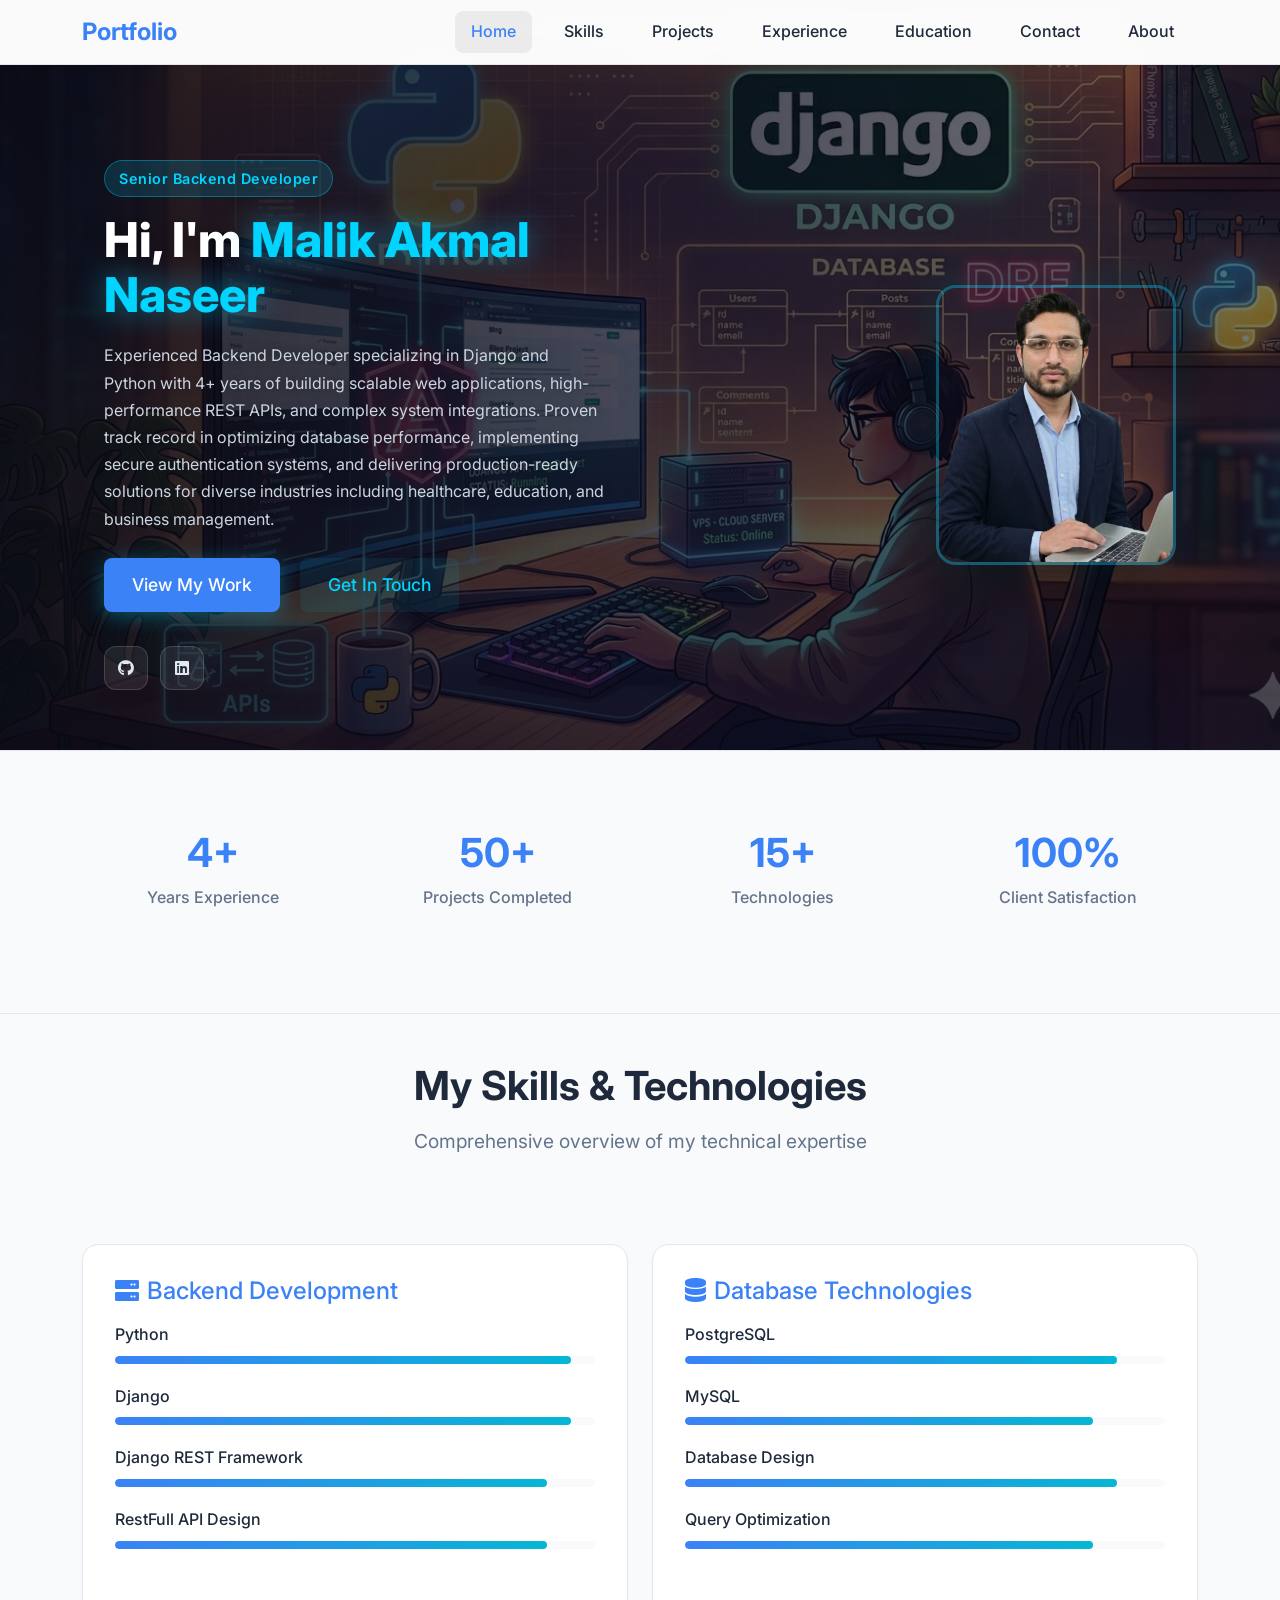
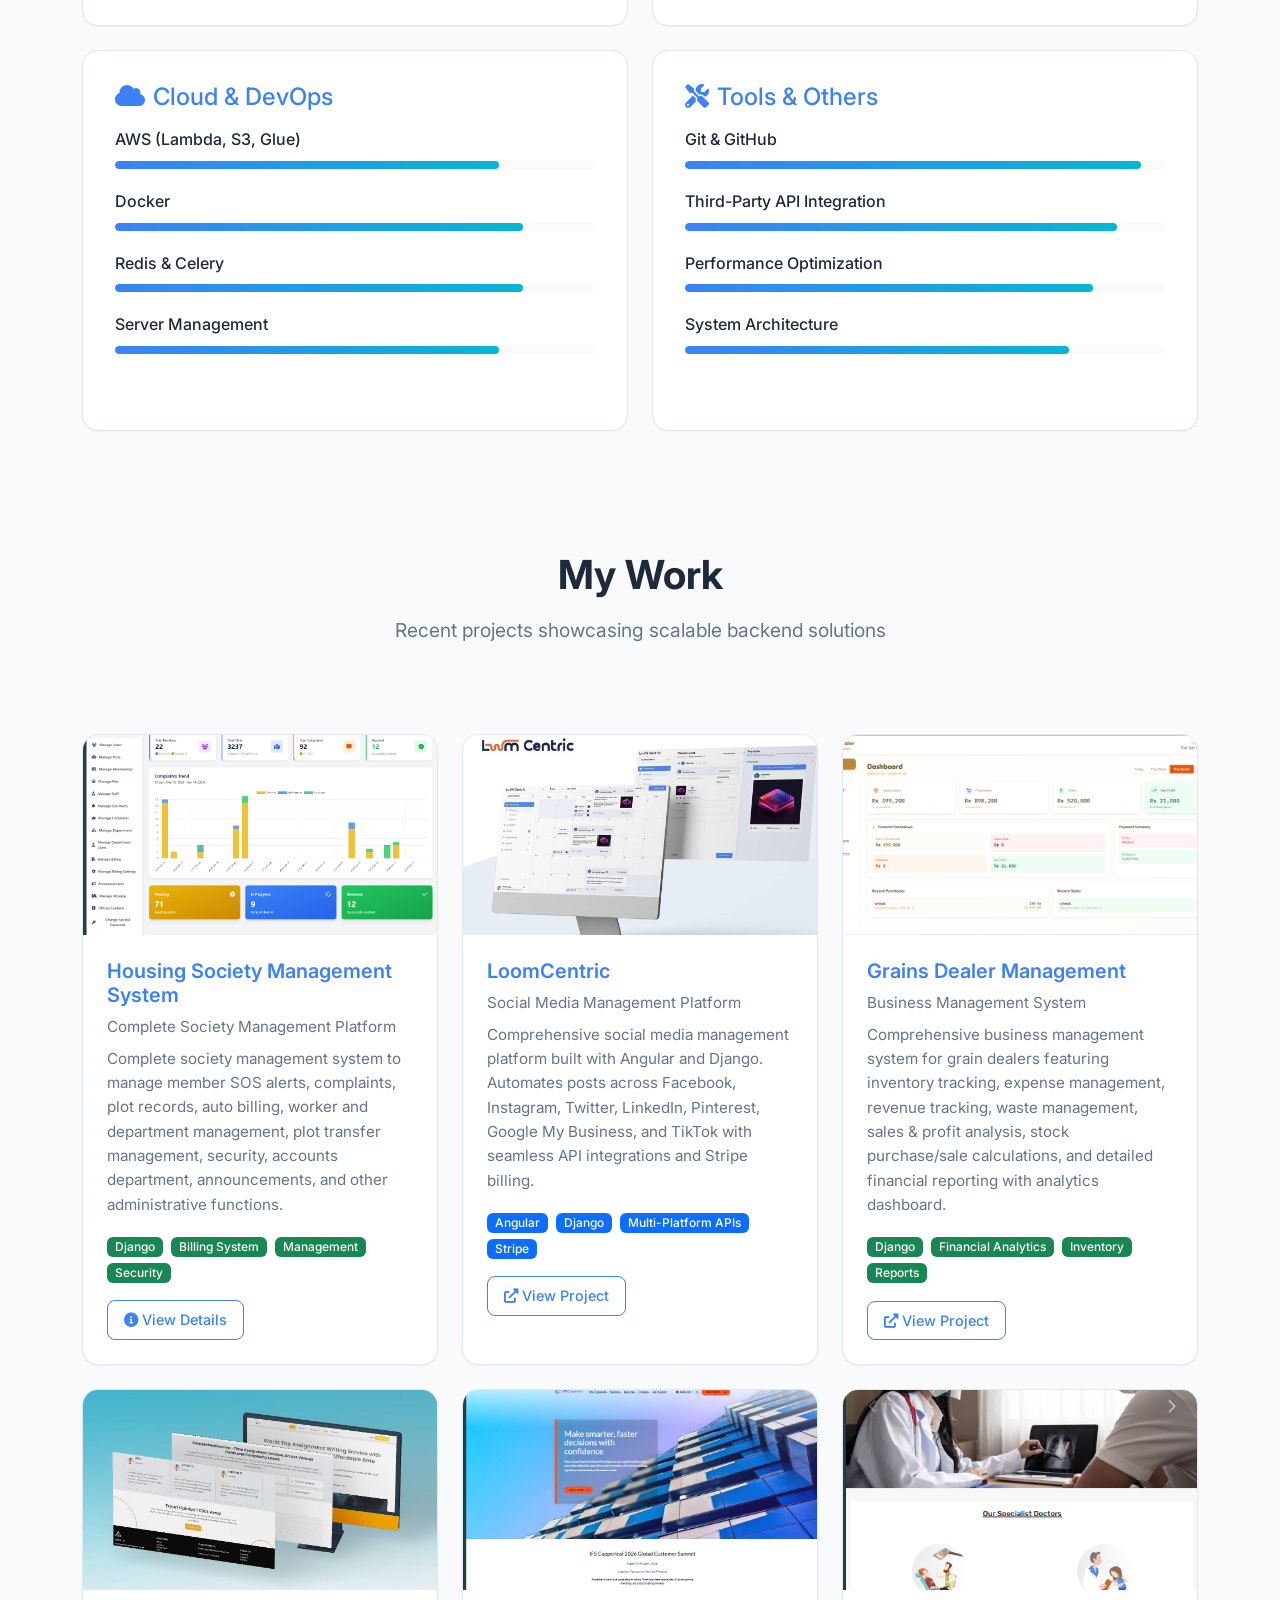
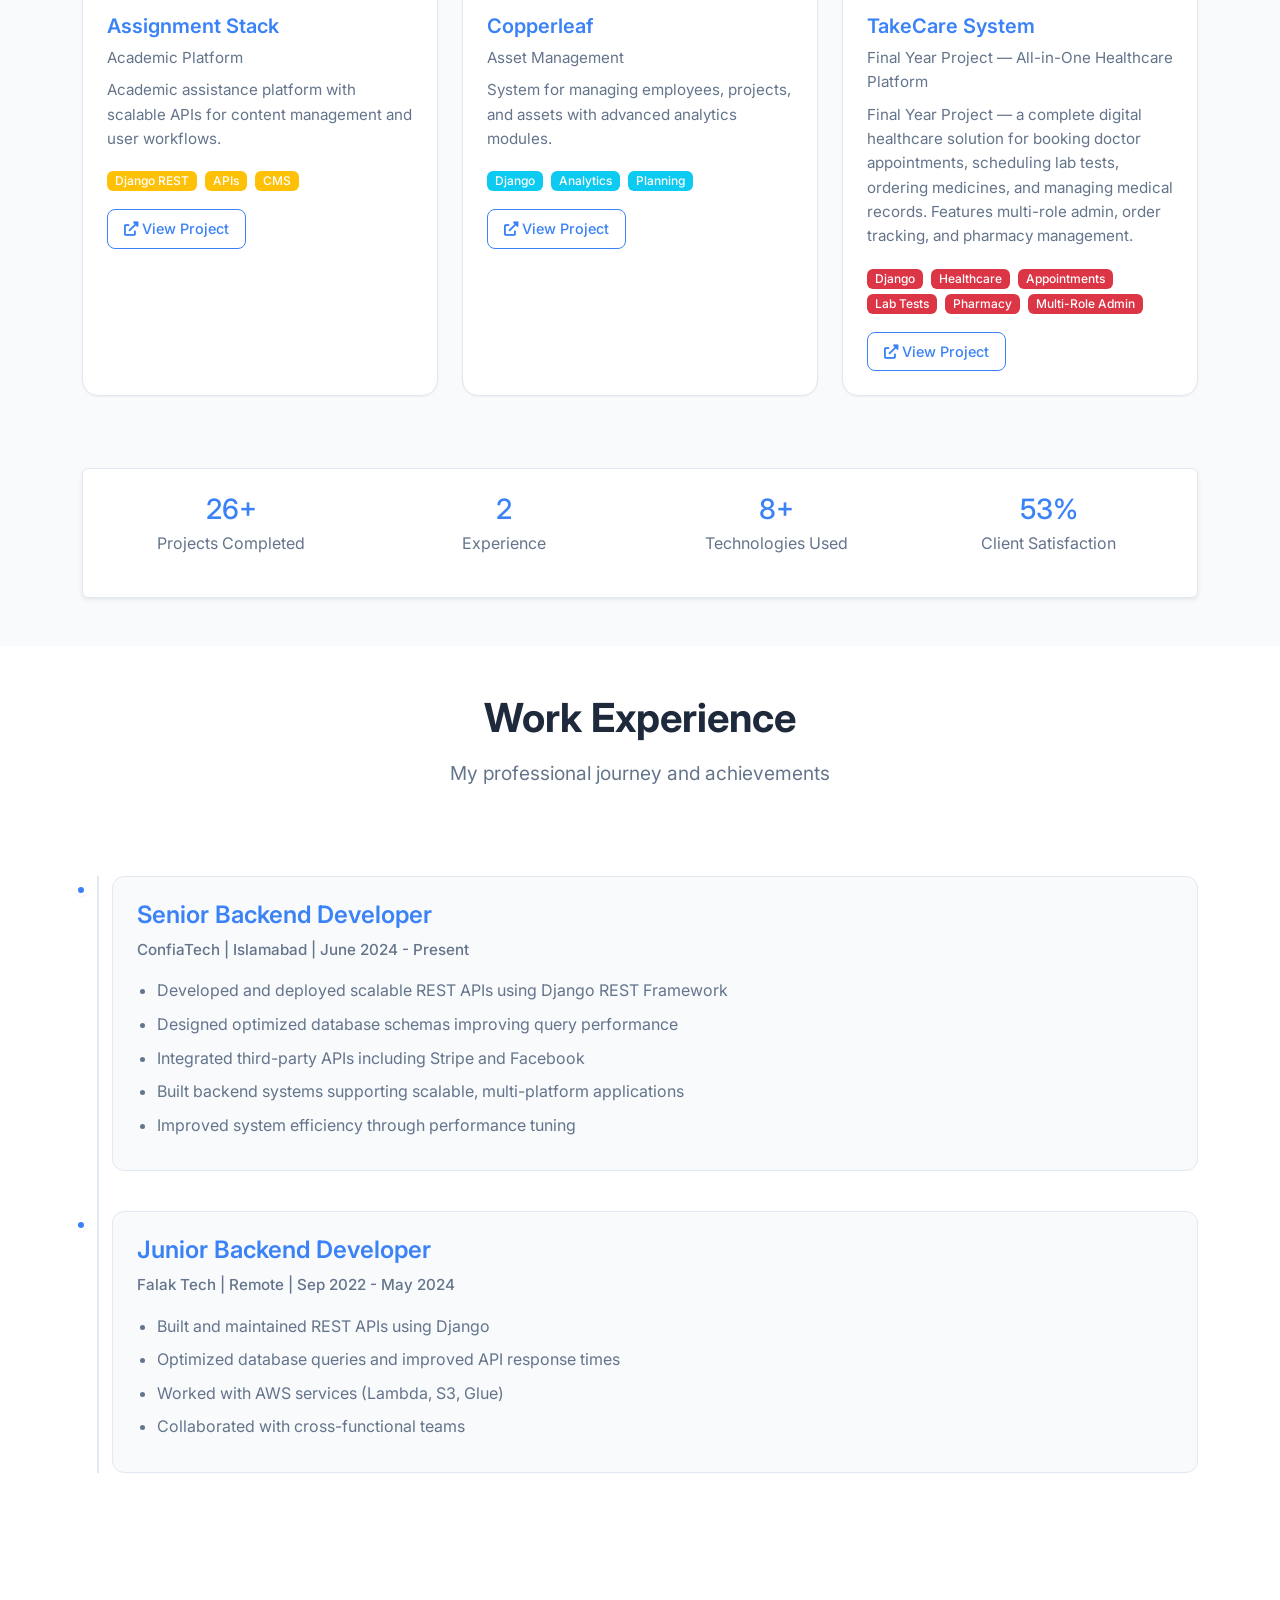
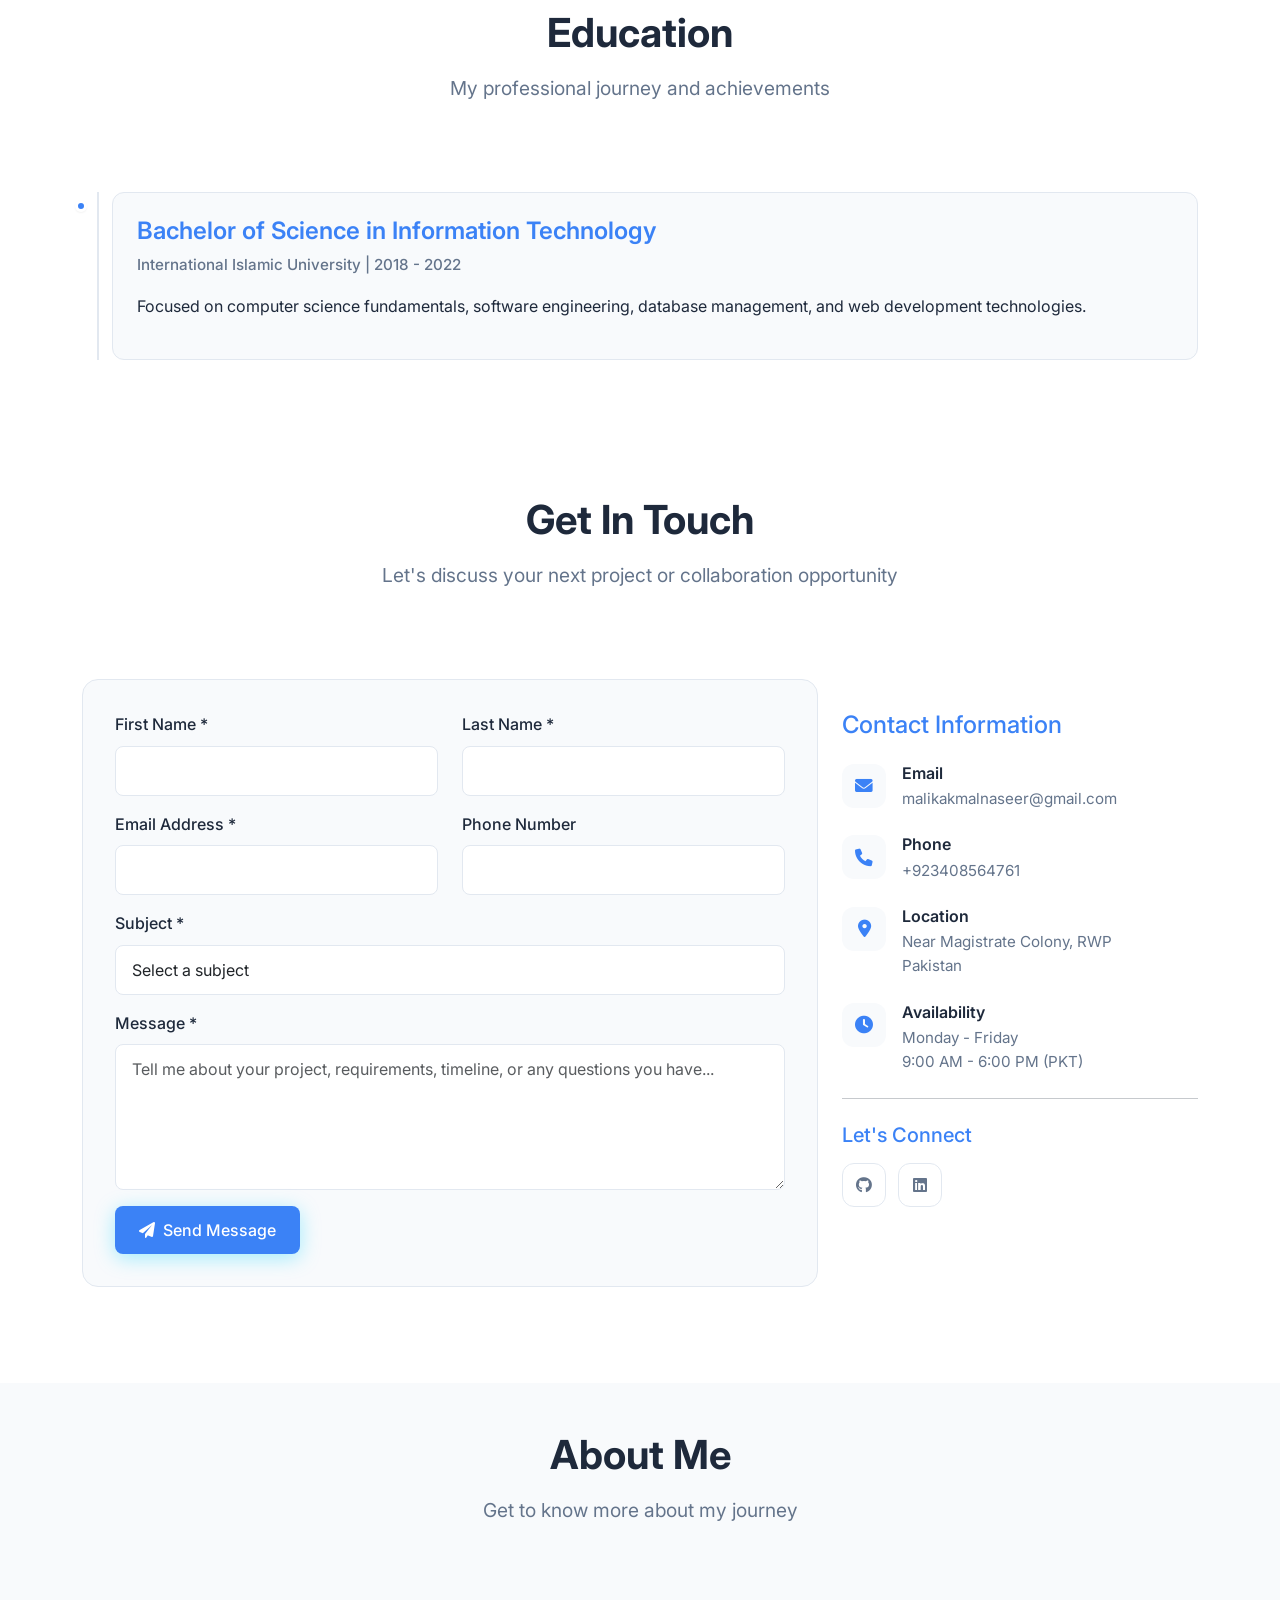
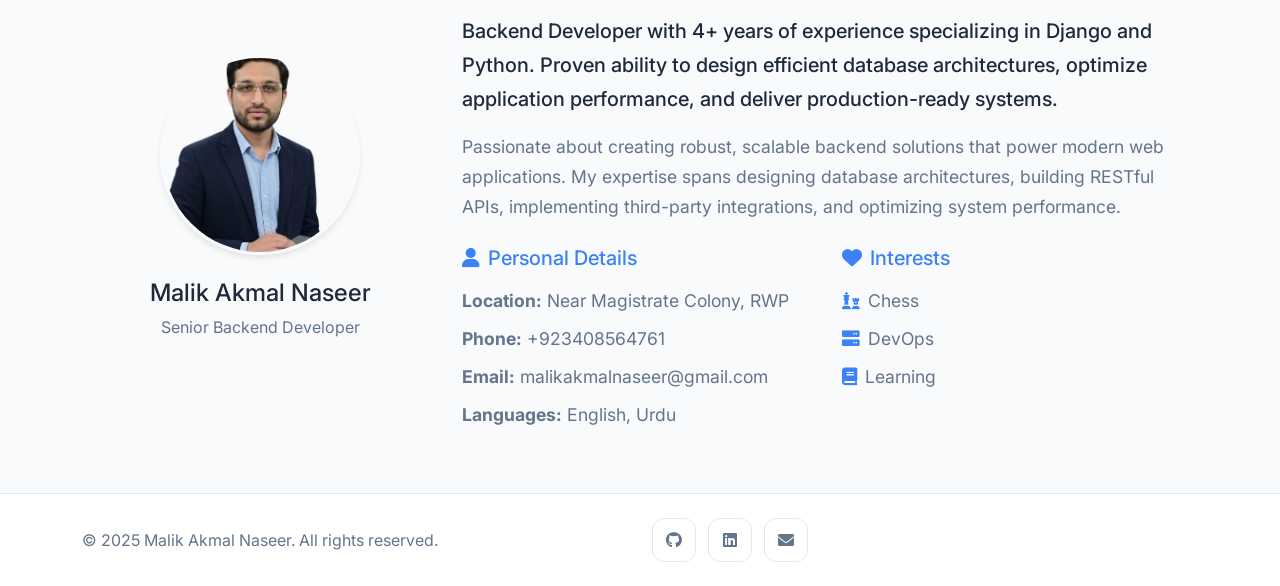
==== commit 580af62a: "add housing project details page" ====
--- a/index.html
+++ b/index.html
@@ -248,8 +248,8 @@
                                 <span class="badge bg-success me-1">Management</span>
                                 <span class="badge bg-success me-1">Security</span>
                             </div>
-                            <a href="https://app.echsisb.com/admin" class="btn btn-outline-primary btn-sm" target="_blank">
-                                <i class="fas fa-external-link-alt me-1"></i>View Project
+                            <a href="housing-details.html" class="btn btn-outline-primary btn-sm">
+                                <i class="fas fa-info-circle me-1"></i>View Details
                             </a>
                         </div>
                     </div>
--- a/styles.css
+++ b/styles.css
@@ -916,3 +916,304 @@
     z-index: 9999;
     transition: width 0.1s linear;
 }
+
+/* ===================== PROJECT DETAIL PAGE STYLES ===================== */
+
+/* Image Slider Container */
+.project-slider-container {
+    background: var(--bg-white);
+    border-radius: 20px;
+    padding: 20px;
+    box-shadow: 0 4px 20px rgba(0,0,0,0.08);
+    border: 1px solid var(--border-color);
+}
+
+.main-slider-image {
+    width: 100%;
+    height: 450px;
+    border-radius: 16px;
+    overflow: hidden;
+    background: #f8f9fa;
+    display: flex;
+    align-items: center;
+    justify-content: center;
+    border: 1px solid var(--border-color);
+    cursor: pointer;
+    position: relative;
+}
+
+.main-slider-image img {
+    width: 100%;
+    height: 100%;
+    object-fit: cover;
+    transition: transform 0.3s ease;
+}
+
+.main-slider-image:hover img {
+    transform: scale(1.02);
+}
+
+/* Thumbnail Navigation */
+.slider-thumbnails {
+    display: flex;
+    align-items: center;
+    gap: 10px;
+}
+
+.slider-nav-btn {
+    background: var(--bg-light);
+    border: 1px solid var(--border-color);
+    width: 40px;
+    height: 40px;
+    border-radius: 50%;
+    display: flex;
+    align-items: center;
+    justify-content: center;
+    cursor: pointer;
+    transition: all 0.3s ease;
+    flex-shrink: 0;
+}
+
+.slider-nav-btn:hover {
+    background: var(--primary-color);
+    color: white;
+    border-color: var(--primary-color);
+}
+
+.thumbnails-wrapper {
+    flex: 1;
+    overflow: hidden;
+}
+
+.thumbnails-container {
+    display: flex;
+    gap: 10px;
+    overflow-x: auto;
+    scroll-behavior: smooth;
+    padding: 5px 0;
+}
+
+.thumbnails-container::-webkit-scrollbar {
+    height: 6px;
+}
+
+.thumbnails-container::-webkit-scrollbar-track {
+    background: var(--bg-light);
+    border-radius: 3px;
+}
+
+.thumbnails-container::-webkit-scrollbar-thumb {
+    background: var(--primary-color);
+    border-radius: 3px;
+}
+
+.thumbnail {
+    width: 80px;
+    height: 80px;
+    object-fit: cover;
+    border-radius: 10px;
+    border: 2px solid transparent;
+    cursor: pointer;
+    transition: all 0.3s ease;
+    flex-shrink: 0;
+}
+
+.thumbnail:hover {
+    border-color: var(--primary-color);
+    transform: translateY(-2px);
+}
+
+.thumbnail.active {
+    border-color: var(--primary-color);
+    box-shadow: 0 4px 12px rgba(124,58,237,0.3);
+}
+
+/* Project Details Card */
+.project-details-card {
+    background: var(--bg-white);
+    border-radius: 20px;
+    padding: 32px;
+    box-shadow: 0 4px 20px rgba(0,0,0,0.08);
+    border: 1px solid var(--border-color);
+    position: sticky;
+    top: 100px;
+}
+
+.project-category-badge {
+    display: inline-block;
+    background: linear-gradient(135deg, rgba(124,58,237,0.1), rgba(6,182,212,0.1));
+    color: var(--primary-color);
+    padding: 6px 14px;
+    border-radius: 50px;
+    font-size: 0.85rem;
+    font-weight: 600;
+    border: 1px solid rgba(124,58,237,0.2);
+    margin-bottom: 16px;
+}
+
+.project-detail-title {
+    font-size: 2rem;
+    font-weight: 800;
+    color: var(--text-dark);
+    margin-bottom: 20px;
+    line-height: 1.2;
+}
+
+.project-meta {
+    display: flex;
+    flex-direction: column;
+    gap: 12px;
+    padding: 20px 0;
+    border-top: 1px solid var(--border-color);
+    border-bottom: 1px solid var(--border-color);
+}
+
+.meta-item {
+    display: flex;
+    align-items: center;
+    color: var(--text-mid);
+    font-size: 0.95rem;
+}
+
+.meta-item i {
+    color: var(--primary-color);
+    width: 20px;
+}
+
+.project-description {
+    margin-top: 24px;
+}
+
+.project-description h5 {
+    font-weight: 700;
+    color: var(--text-dark);
+    margin-bottom: 12px;
+}
+
+.project-description p {
+    color: var(--text-mid);
+    line-height: 1.7;
+    margin-bottom: 12px;
+}
+
+.project-actions .btn {
+    font-weight: 600;
+    padding: 14px 24px;
+}
+
+.project-stats-inline {
+    display: flex;
+    justify-content: space-between;
+    padding: 20px 0;
+    border-top: 1px solid var(--border-color);
+}
+
+.stat-inline-item {
+    text-align: center;
+}
+
+.stat-inline-item h4 {
+    font-size: 1.5rem;
+    font-weight: 800;
+    background: var(--gradient-primary);
+    -webkit-background-clip: text;
+    -webkit-text-fill-color: transparent;
+    background-clip: text;
+    margin-bottom: 4px;
+}
+
+.stat-inline-item p {
+    font-size: 0.8rem;
+    color: var(--text-light);
+    margin: 0;
+}
+
+/* Feature List Item */
+.feature-list-item {
+    display: flex;
+    gap: 16px;
+    padding: 20px;
+    background: var(--bg-white);
+    border-radius: 12px;
+    border: 1px solid var(--border-color);
+    transition: all 0.3s ease;
+    height: 100%;
+}
+
+.feature-list-item:hover {
+    transform: translateY(-4px);
+    box-shadow: 0 8px 24px rgba(124,58,237,0.1);
+    border-color: rgba(124,58,237,0.2);
+}
+
+.feature-icon-small {
+    width: 48px;
+    height: 48px;
+    background: linear-gradient(135deg, rgba(124,58,237,0.1), rgba(6,182,212,0.1));
+    border-radius: 12px;
+    display: flex;
+    align-items: center;
+    justify-content: center;
+    font-size: 1.2rem;
+    color: var(--primary-color);
+    flex-shrink: 0;
+    border: 1px solid rgba(124,58,237,0.15);
+}
+
+.feature-list-item h5 {
+    font-size: 1rem;
+    font-weight: 700;
+    color: var(--text-dark);
+    margin-bottom: 8px;
+}
+
+.feature-list-item p {
+    font-size: 0.9rem;
+    color: var(--text-light);
+    margin: 0;
+    line-height: 1.5;
+}
+
+/* Responsive adjustments */
+@media (max-width: 991px) {
+    .project-details-card {
+        position: static;
+        margin-top: 30px;
+    }
+    
+    .main-slider-image {
+        height: 350px;
+    }
+    
+    .project-detail-title {
+        font-size: 1.75rem;
+    }
+}
+
+@media (max-width: 768px) {
+    .main-slider-image {
+        height: 280px;
+    }
+    
+    .thumbnail {
+        width: 60px;
+        height: 60px;
+    }
+    
+    .project-details-card {
+        padding: 24px;
+    }
+    
+    .project-detail-title {
+        font-size: 1.5rem;
+    }
+    
+    .project-stats-inline {
+        flex-wrap: wrap;
+        gap: 16px;
+    }
+    
+    .stat-inline-item {
+        flex: 1 1 45%;
+    }
+}
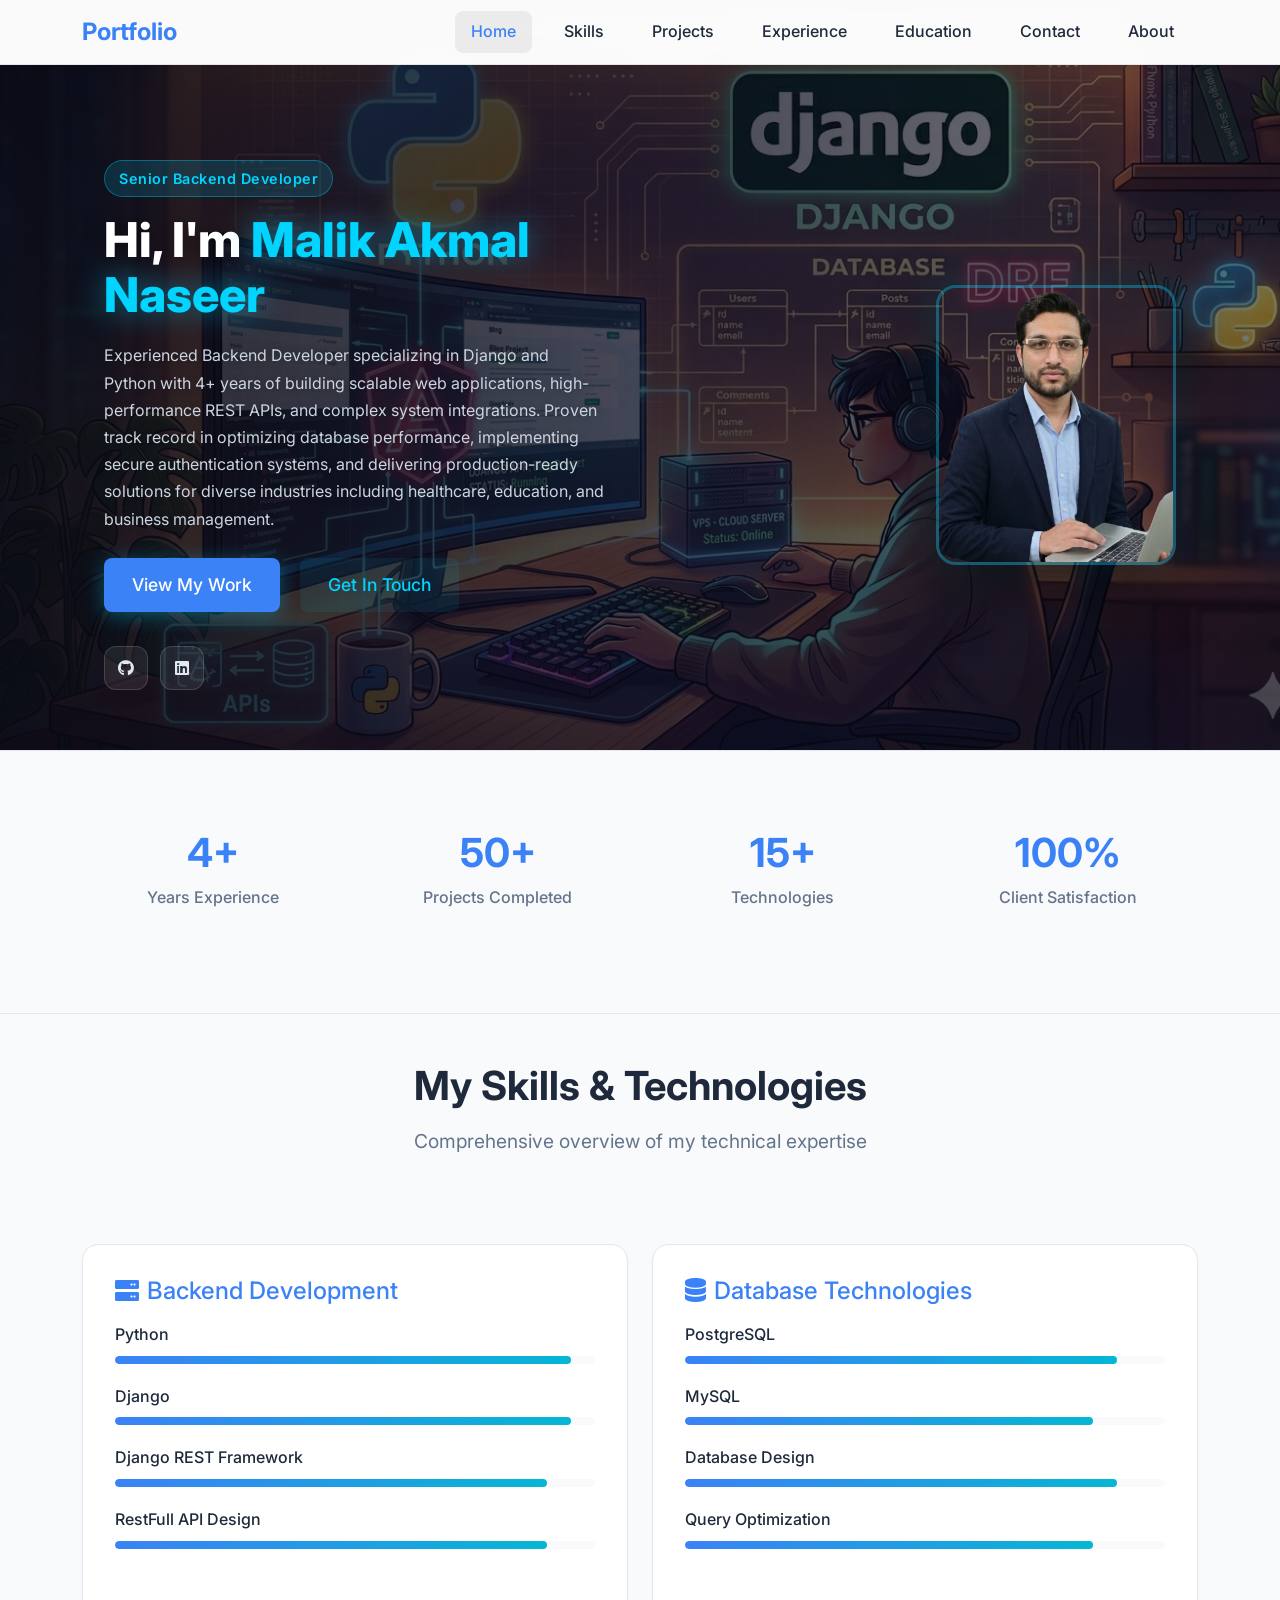
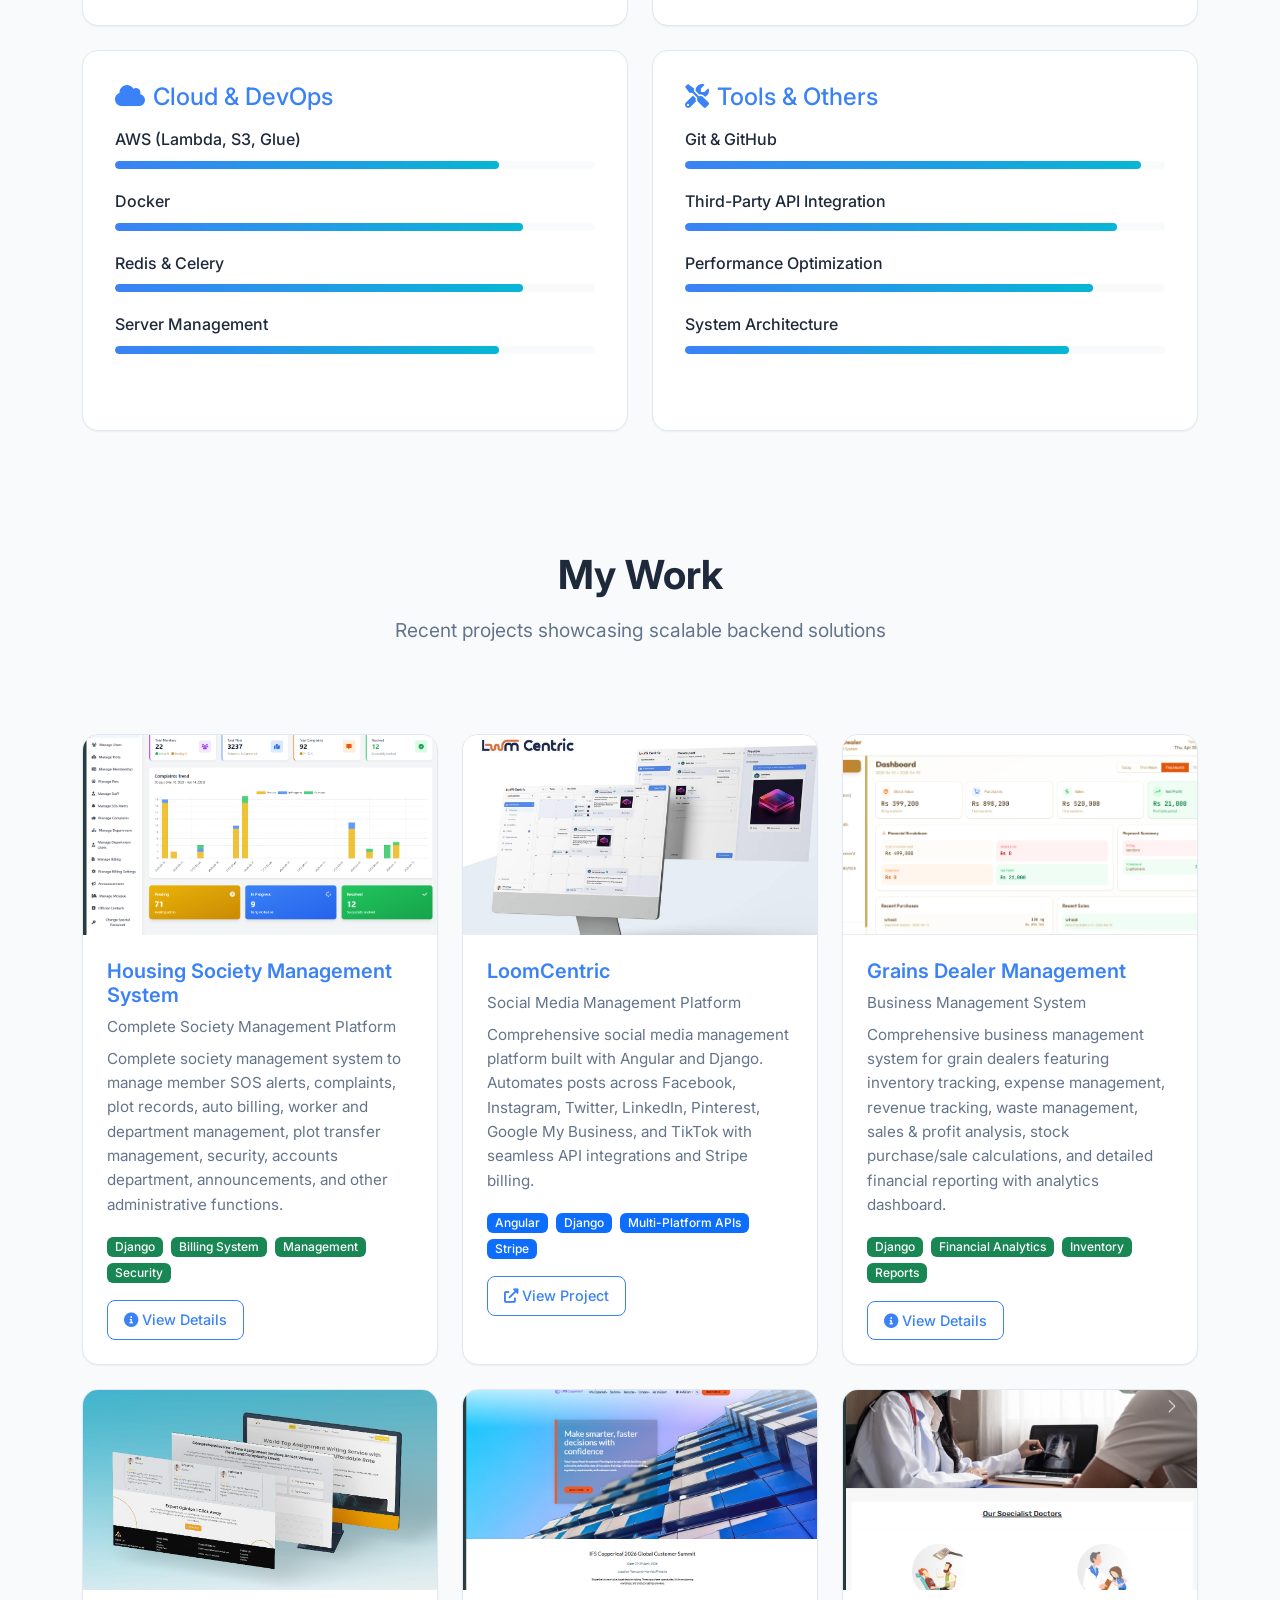
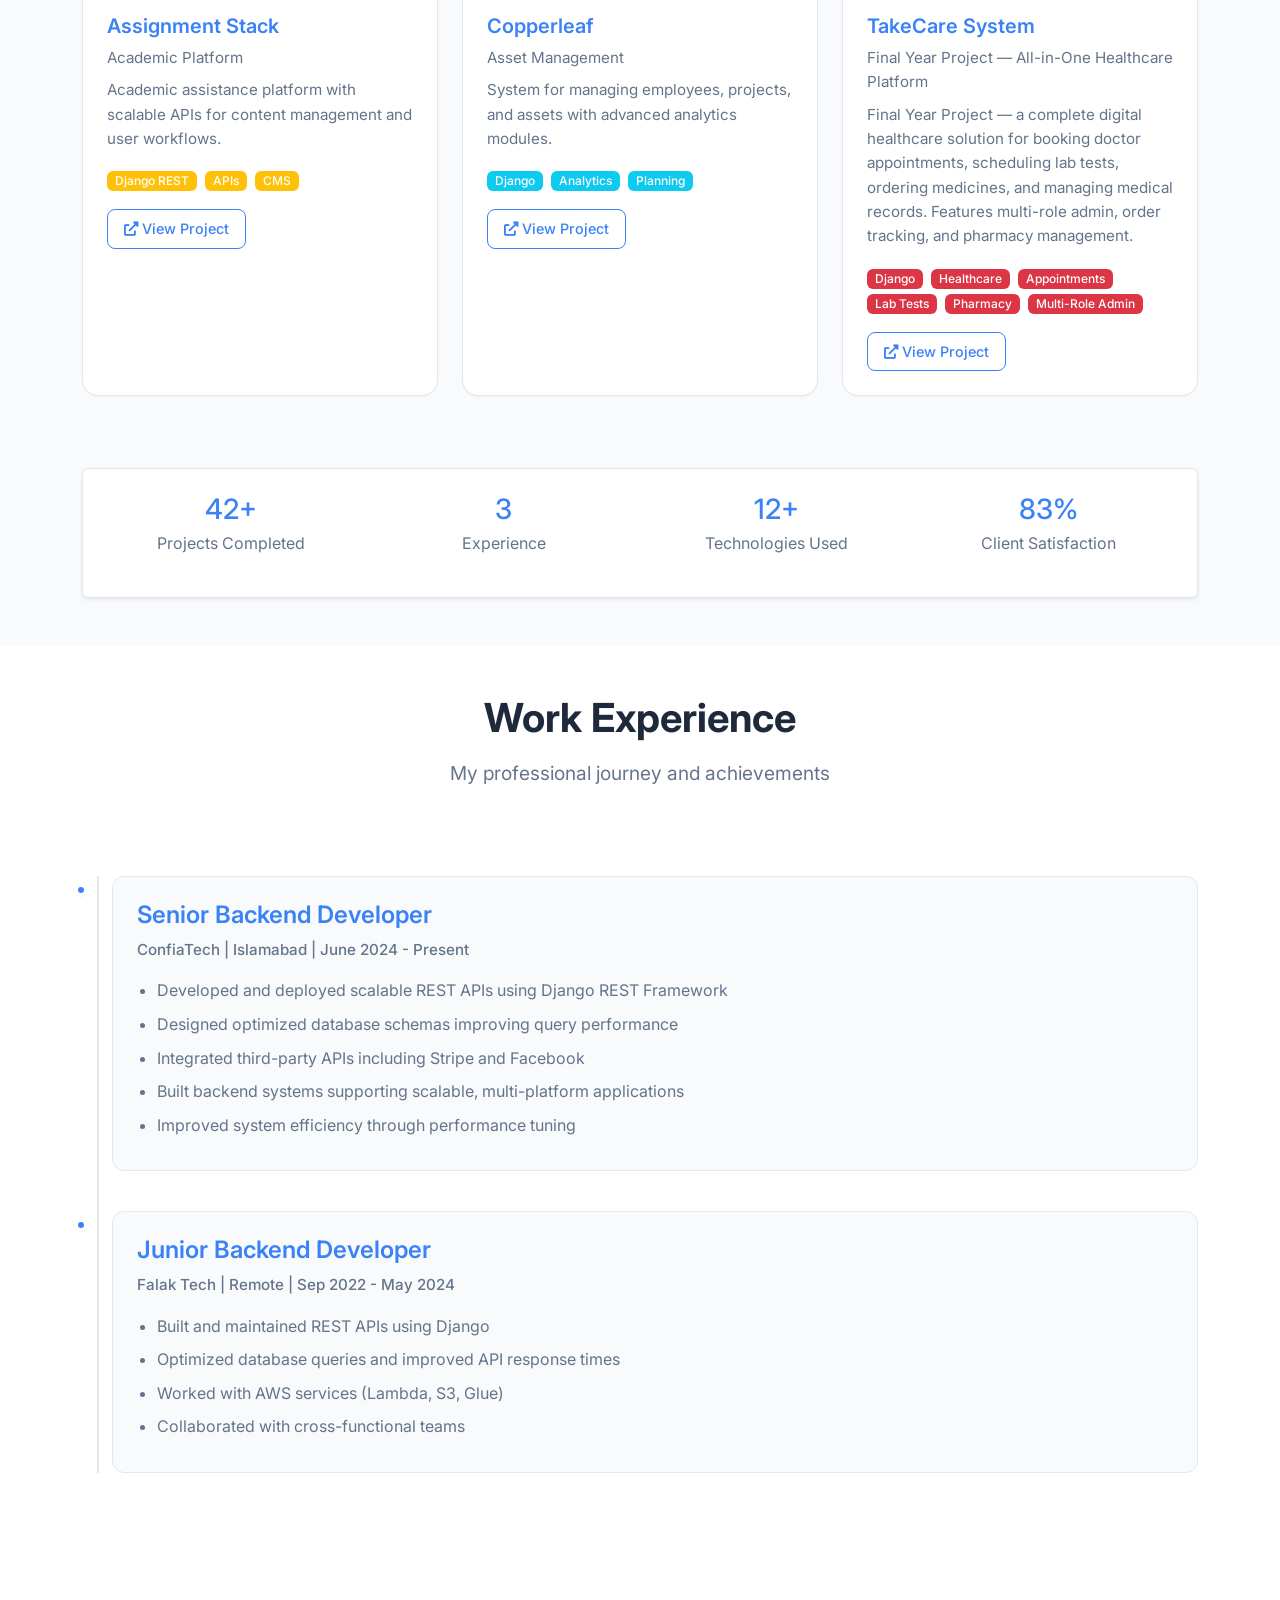
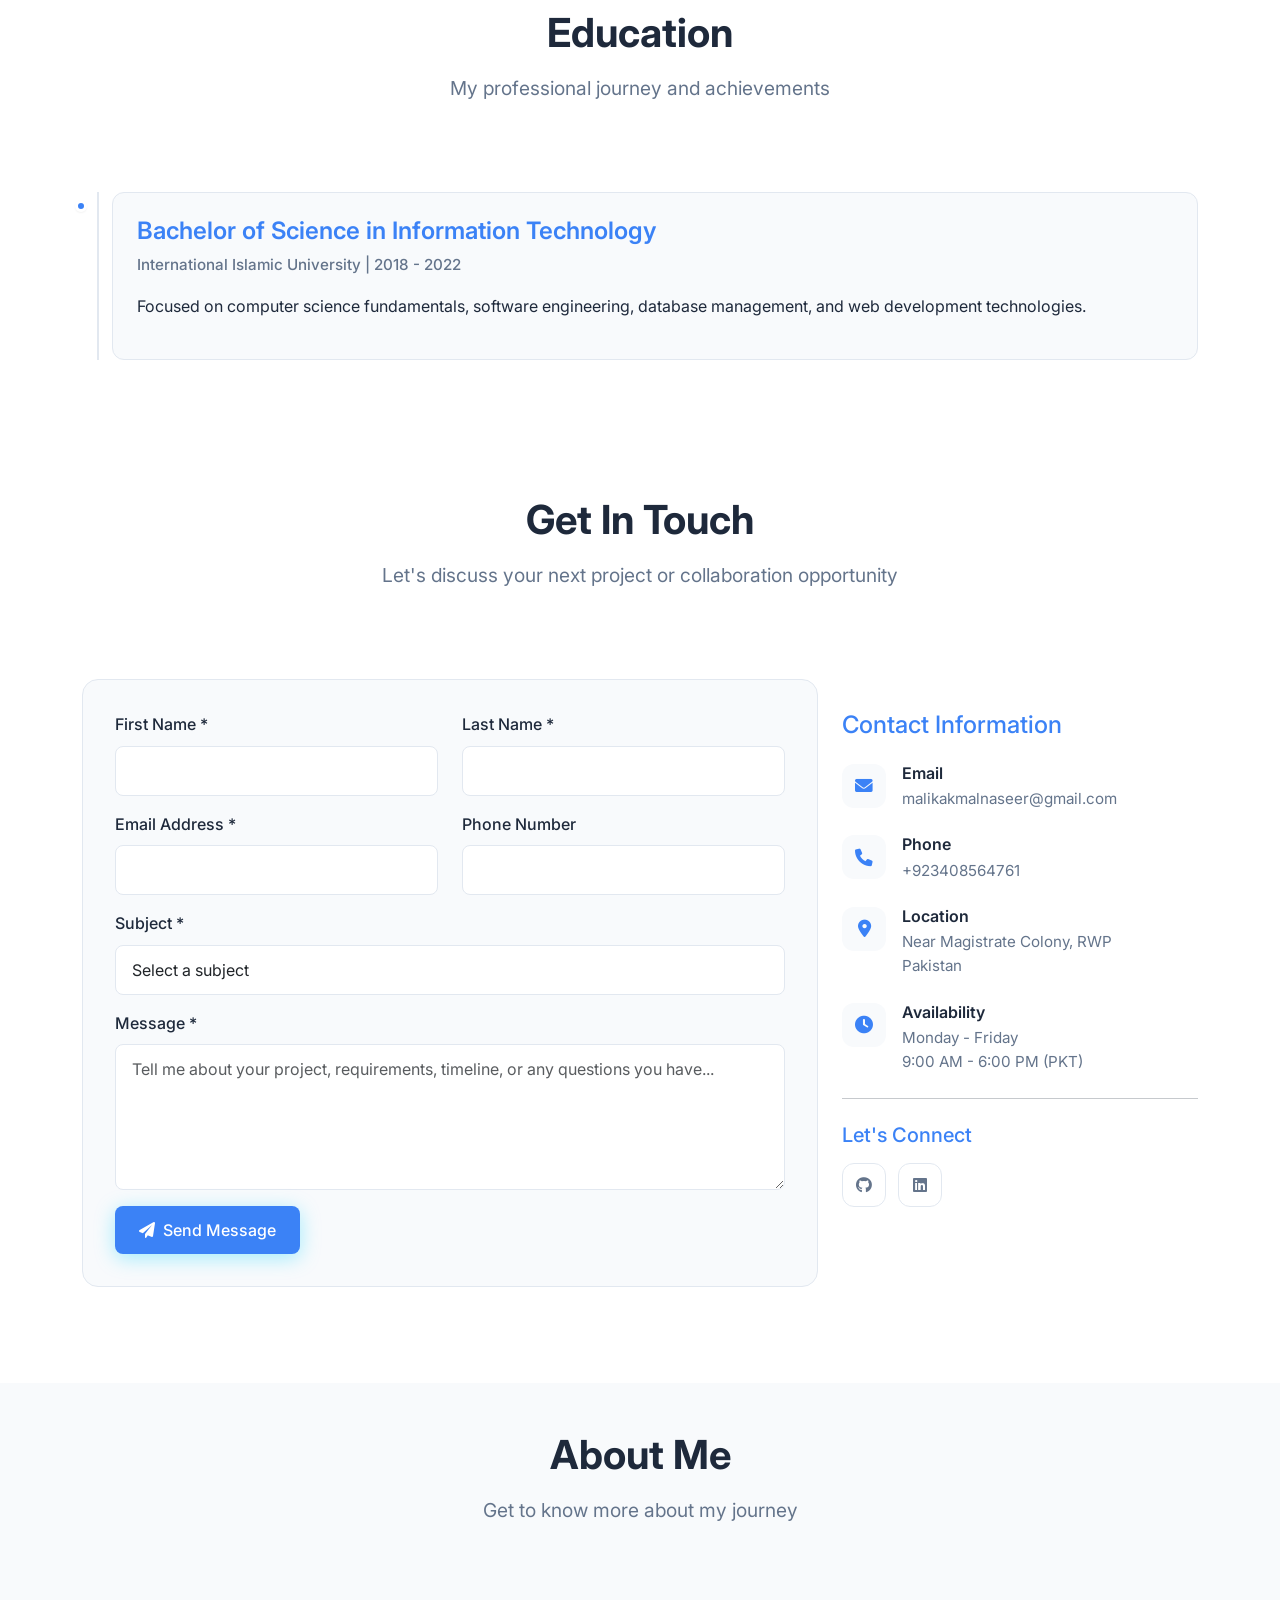
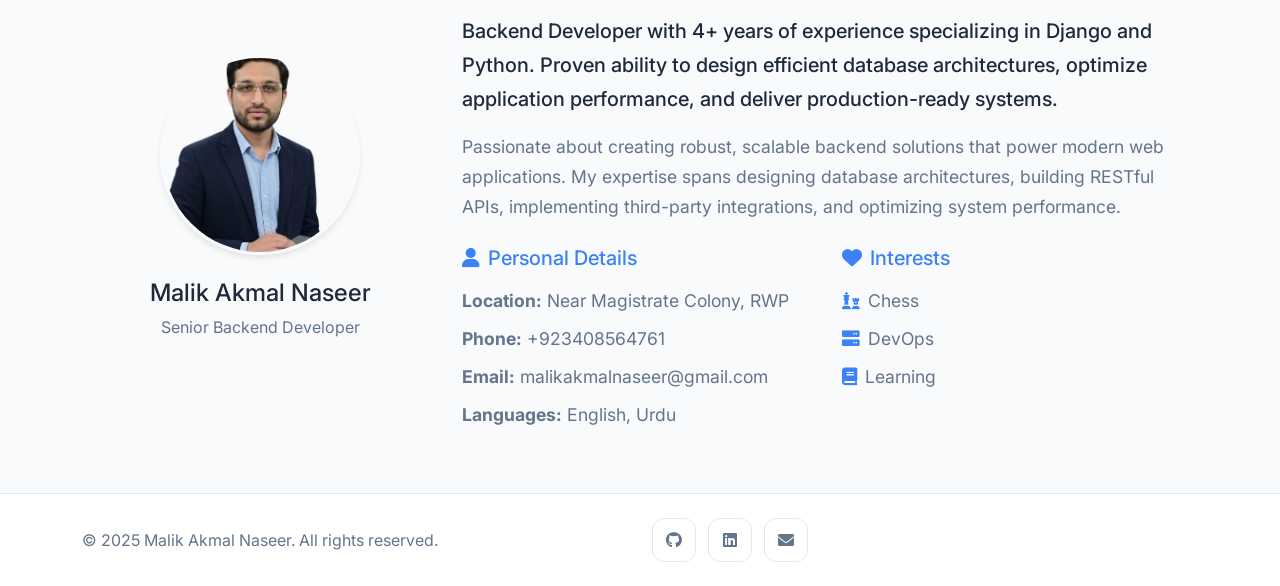
==== commit 350cbb35: "add grains project details page" ====
--- a/index.html
+++ b/index.html
@@ -288,8 +288,8 @@
                                 <span class="badge bg-success me-1">Inventory</span>
                                 <span class="badge bg-success me-1">Reports</span>
                             </div>
-                            <a href="#" class="btn btn-outline-primary btn-sm" target="_blank">
-                                <i class="fas fa-external-link-alt me-1"></i>View Project
+                            <a href="grains-dealer-details.html" class="btn btn-outline-primary btn-sm">
+                                <i class="fas fa-info-circle me-1"></i>View Details
                             </a>
                         </div>
                     </div>
--- a/styles.css
+++ b/styles.css
@@ -919,6 +919,49 @@
 
 /* ===================== PROJECT DETAIL PAGE STYLES ===================== */
 
+/* Back Button */
+.back-btn {
+    display: inline-flex;
+    align-items: center;
+    padding: 10px 20px;
+    background: var(--bg-light);
+    color: var(--text-dark);
+    text-decoration: none;
+    border-radius: 8px;
+    font-weight: 500;
+    border: 1px solid var(--border-color);
+    transition: all 0.3s ease;
+}
+
+.back-btn:hover {
+    background: var(--primary-color);
+    color: white;
+    border-color: var(--primary-color);
+    transform: translateX(-4px);
+}
+
+/* Tech Pills */
+.tech-pill {
+    display: inline-block;
+    padding: 10px 20px;
+    background: var(--bg-light);
+    color: var(--text-dark);
+    border-radius: 50px;
+    font-weight: 500;
+    font-size: 0.95rem;
+    border: 1px solid var(--border-color);
+    margin: 5px;
+    transition: all 0.3s ease;
+}
+
+.tech-pill:hover {
+    background: var(--primary-color);
+    color: white;
+    border-color: var(--primary-color);
+    transform: translateY(-2px);
+    box-shadow: 0 4px 12px rgba(59, 130, 246, 0.2);
+}
+
 /* Image Slider Container */
 .project-slider-container {
     background: var(--bg-white);
